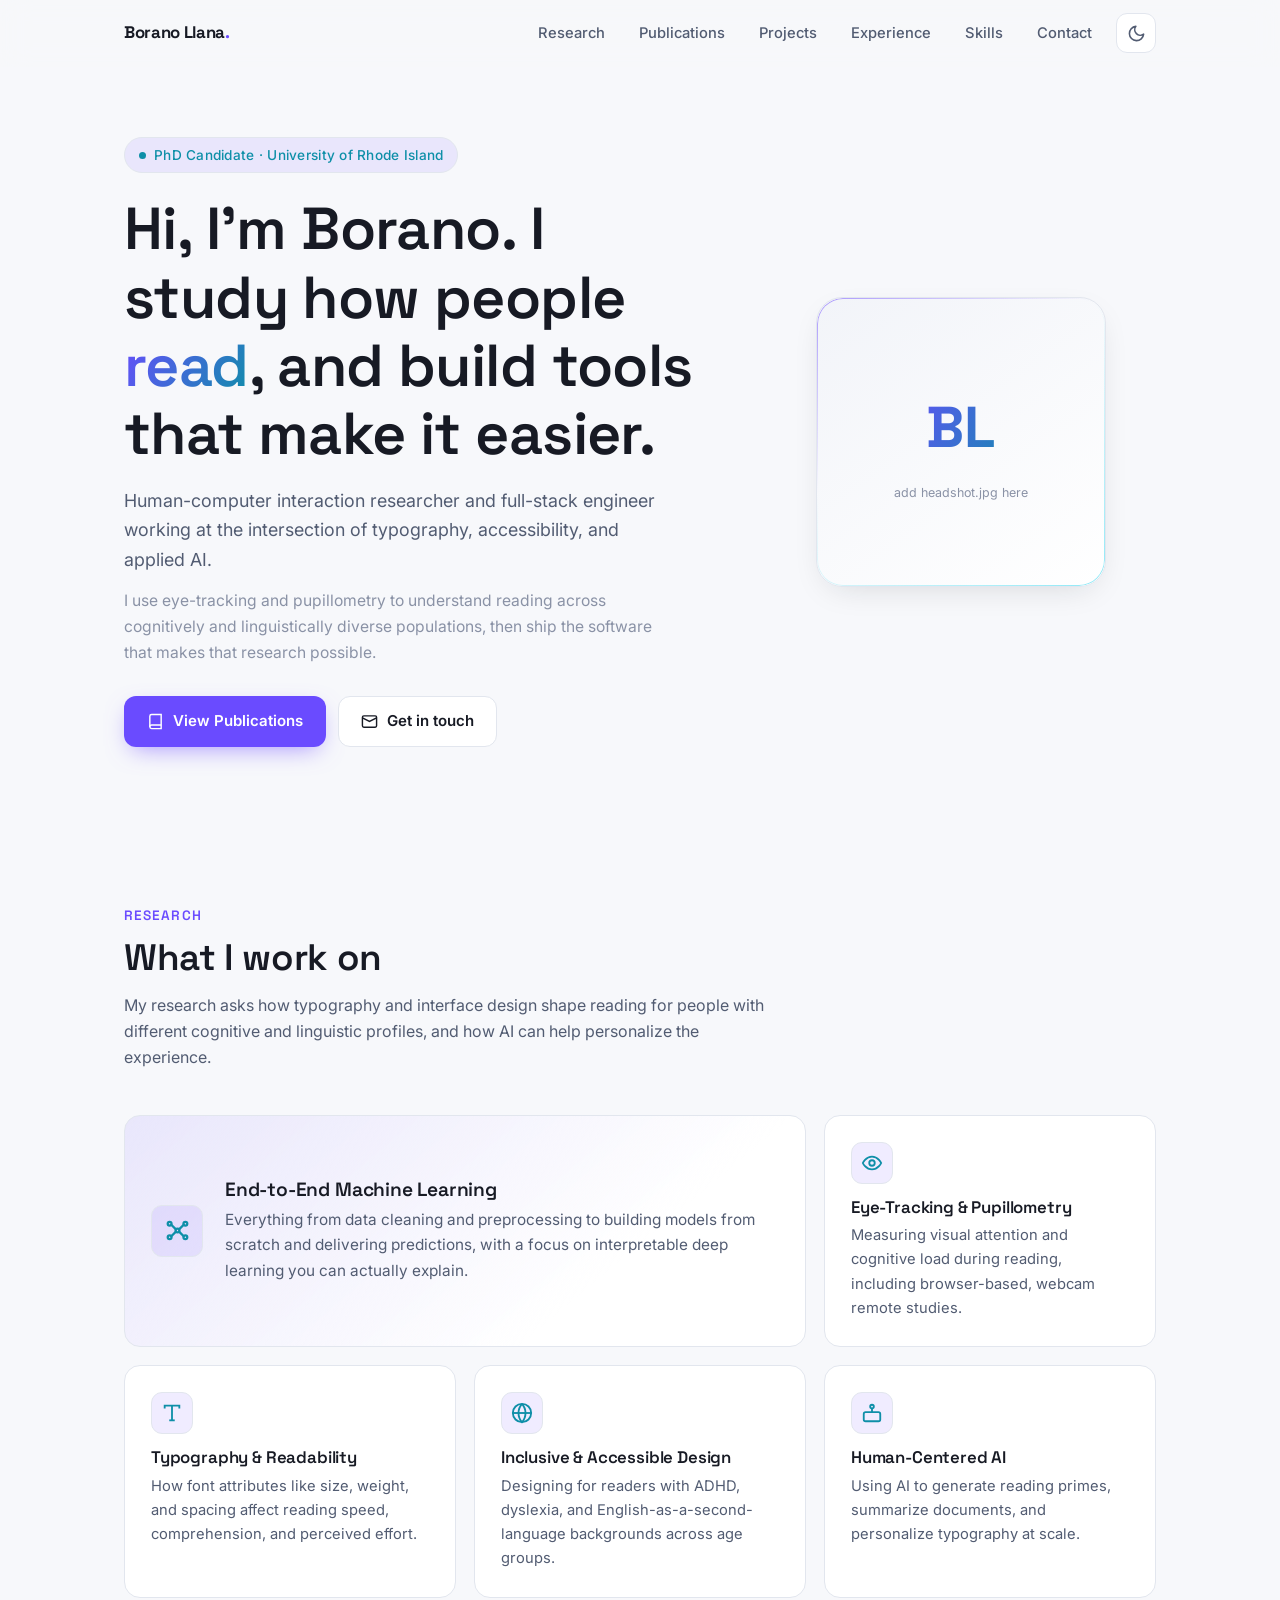
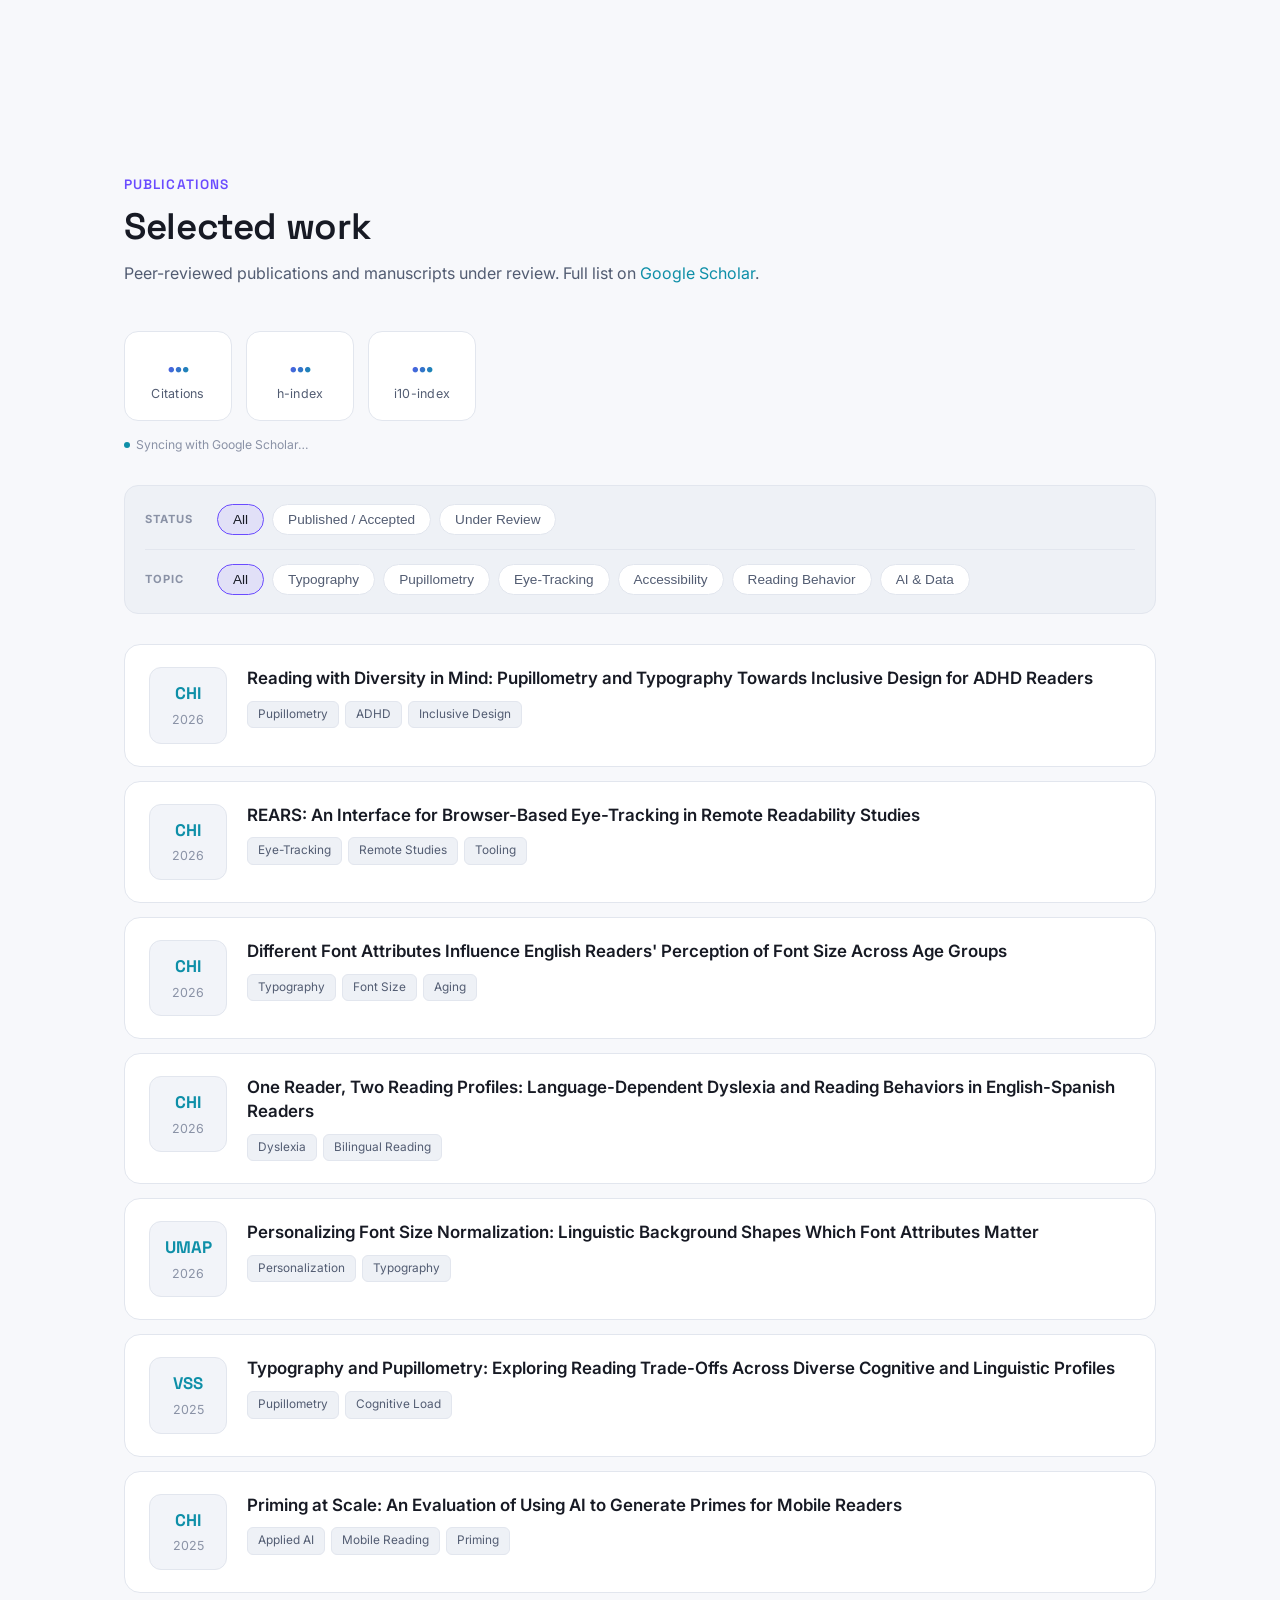
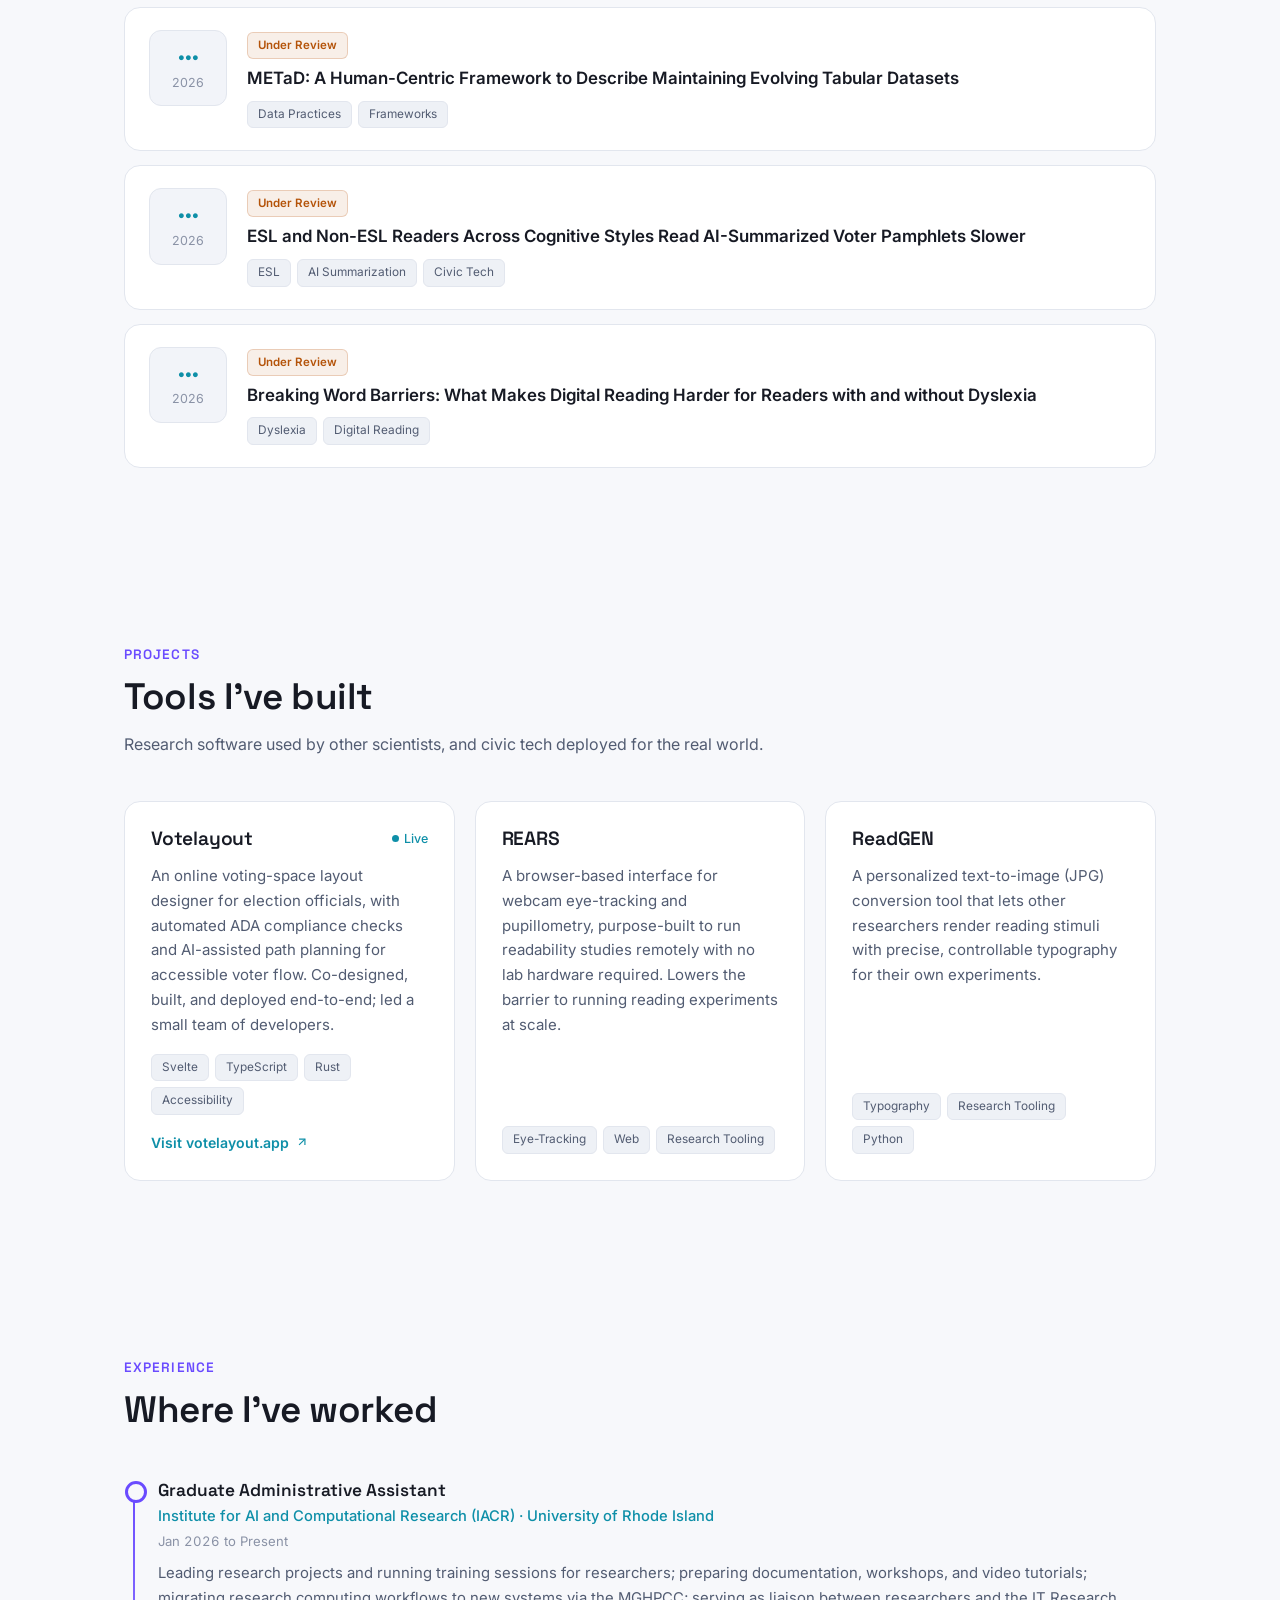
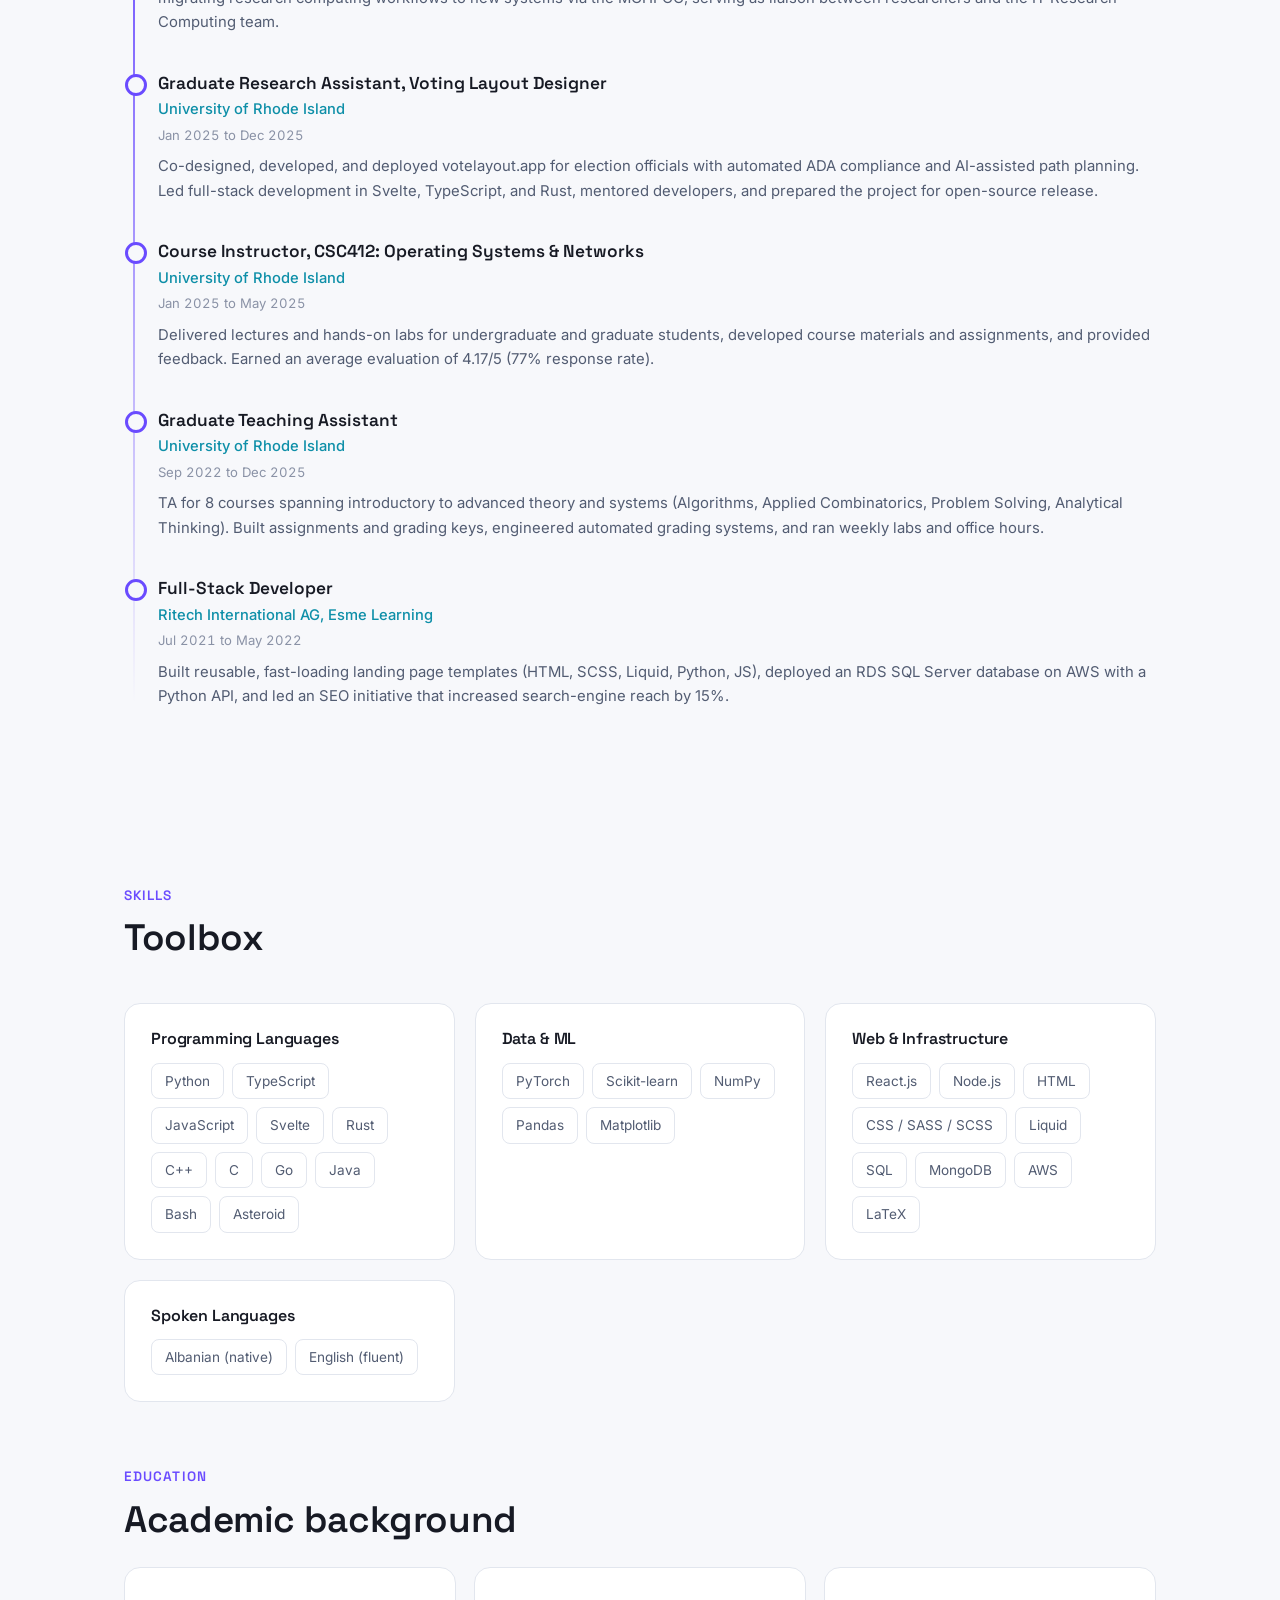
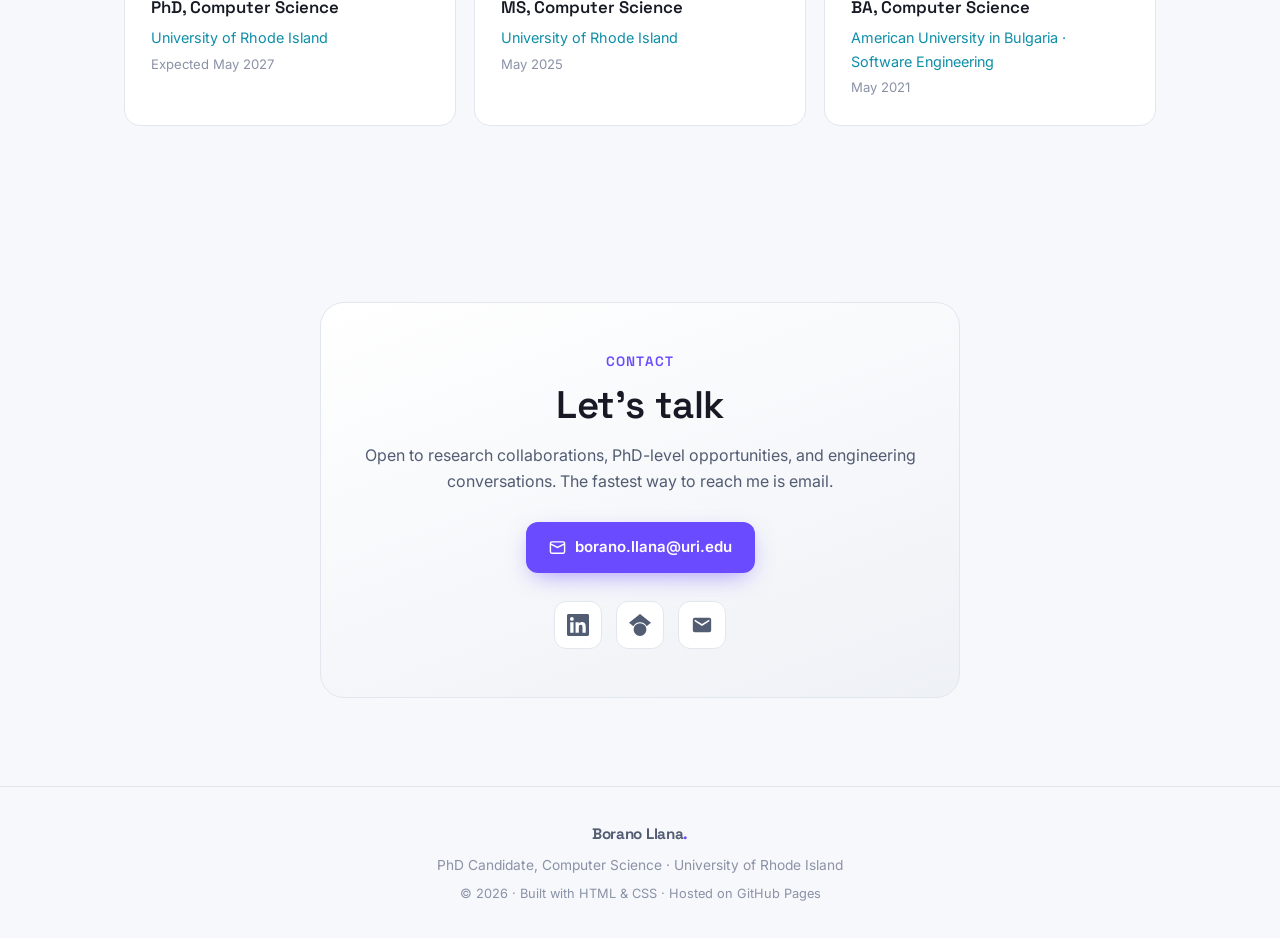
==== index.html @ 1a884ad1 "removed additional styles" ====
<!DOCTYPE html>
<html lang="en">
<head>
<meta charset="UTF-8">
<meta name="viewport" content="width=device-width, initial-scale=1.0">
<title>Borano Llana | CS PhD Researcher</title>
<meta name="description" content="Borano Llana, PhD candidate in Computer Science at the University of Rhode Island. Human-computer interaction researcher and full-stack engineer working on readability, typography, accessibility, and eye-tracking.">
<meta name="author" content="Borano Llana">
<!-- Open Graph -->
<meta property="og:title" content="Borano Llana | CS PhD Researcher">
<meta property="og:description" content="HCI researcher & full-stack engineer working on readability, typography, accessibility, and eye-tracking.">
<meta property="og:type" content="website">
<link rel="icon" href="favicon.svg" type="image/svg+xml">
<link rel="preconnect" href="https://fonts.googleapis.com">
<link rel="preconnect" href="https://fonts.gstatic.com" crossorigin>
<link href="https://fonts.googleapis.com/css2?family=Space+Grotesk:wght@400;500;600;700&family=Inter:wght@400;500;600&display=swap" rel="stylesheet">
<style>
  /* ---------- THEME TOKENS ---------- */
  :root, html[data-theme="dark"]{
    --bg:#0a0c12;
    --bg-2:#0f121b;
    --surface:#141826;
    --surface-2:#1a1f30;
    --border:#252b3d;
    --text:#e8eaf0;
    --muted:#9aa3b8;
    --faint:#6b7387;
    --accent:#7c5cff;
    --accent-2:#22d3ee;
    --accent-soft:rgba(124,92,255,0.12);
    --nav-bg:rgba(10,12,18,0.72);
    --amber-text:#fbbf24;
    --amber-bg:rgba(251,191,36,.1);
    --amber-border:rgba(251,191,36,.25);
    --radius:16px;
    --maxw:1080px;
    --shadow:0 10px 40px -12px rgba(0,0,0,0.6);
  }
  html[data-theme="light"]{
    --bg:#f7f8fb;
    --bg-2:#eef1f6;
    --surface:#ffffff;
    --surface-2:#f2f4f9;
    --border:#e2e6ee;
    --text:#171a24;
    --muted:#525c72;
    --faint:#8a92a6;
    --accent:#6a4bff;
    --accent-2:#0e8fa8;
    --accent-soft:rgba(106,75,255,0.10);
    --nav-bg:rgba(247,248,251,0.80);
    --amber-text:#b45309;
    --amber-bg:rgba(180,83,9,.09);
    --amber-border:rgba(180,83,9,.22);
    --shadow:0 10px 34px -14px rgba(23,26,36,0.18);
  }
  *{box-sizing:border-box;margin:0;padding:0}
  html{scroll-behavior:smooth;scroll-padding-top:90px}
  body{
    background:var(--bg);
    color:var(--text);
    font-family:'Inter',system-ui,-apple-system,Segoe UI,Roboto,sans-serif;
    line-height:1.65;
    font-size:16px;
    -webkit-font-smoothing:antialiased;
    overflow-x:hidden;
    transition:background .3s ease, color .3s ease;
  }
  a{color:inherit;text-decoration:none}
  h1,h2,h3,h4{font-family:'Space Grotesk',sans-serif;line-height:1.15;font-weight:600;letter-spacing:-0.01em}
  .wrap{max-width:var(--maxw);margin:0 auto;padding:0 24px}
  section{padding:88px 0;position:relative}
  .accent{color:var(--accent-2)}
  .grad-text{
    background:linear-gradient(120deg,var(--accent),var(--accent-2));
    -webkit-background-clip:text;background-clip:text;color:transparent;
  }

  /* ---------- NAV ---------- */
  header.nav{
    position:sticky;top:0;z-index:50;
    backdrop-filter:blur(14px);
    background:var(--nav-bg);
    border-bottom:1px solid transparent;
    transition:border-color .3s, background .3s;
  }
  header.nav.scrolled{border-bottom:1px solid var(--border)}
  .nav-inner{display:flex;align-items:center;justify-content:space-between;height:66px}
  .brand{font-family:'Space Grotesk';font-weight:700;font-size:1.05rem;letter-spacing:-0.02em}
  .brand .dot{color:var(--accent)}
  .nav-links{display:flex;gap:6px;align-items:center}
  .nav-links a{
    color:var(--muted);font-size:0.92rem;font-weight:500;
    padding:8px 14px;border-radius:10px;transition:color .2s,background .2s;
  }
  .nav-links a:hover{color:var(--text);background:var(--surface)}
  .nav-cluster{display:flex;align-items:center;gap:10px}
  .nav-toggle{display:none;background:none;border:none;color:var(--text);cursor:pointer;padding:8px}
  .nav-toggle svg{width:26px;height:26px}
  .theme-toggle{
    display:flex;align-items:center;justify-content:center;
    width:40px;height:40px;border-radius:11px;
    background:var(--surface);border:1px solid var(--border);color:var(--muted);
    cursor:pointer;transition:all .2s;flex-shrink:0;
  }
  .theme-toggle:hover{color:var(--text);border-color:var(--accent);transform:translateY(-2px)}
  .theme-toggle svg{width:19px;height:19px}
  .theme-toggle .icon-moon{display:none}
  html[data-theme="light"] .theme-toggle .icon-sun{display:none}
  html[data-theme="light"] .theme-toggle .icon-moon{display:block}
  /* ---------- HERO ---------- */
  .hero{padding-top:70px;padding-bottom:70px}
  .hero-grid{display:grid;grid-template-columns:1.5fr 1fr;gap:56px;align-items:center}
  .eyebrow{
    display:inline-flex;align-items:center;gap:8px;
    color:var(--accent-2);font-weight:500;font-size:0.85rem;letter-spacing:0.02em;
    background:var(--accent-soft);border:1px solid var(--border);
    padding:6px 14px;border-radius:999px;margin-bottom:22px;
  }
  .eyebrow .pulse{width:7px;height:7px;border-radius:50%;background:var(--accent-2);box-shadow:0 0 0 0 rgba(34,211,238,.6);animation:pulse 2.4s infinite}
  @keyframes pulse{0%{box-shadow:0 0 0 0 rgba(34,211,238,.5)}70%{box-shadow:0 0 0 8px rgba(34,211,238,0)}100%{box-shadow:0 0 0 0 rgba(34,211,238,0)}}
  .hero h1{font-size:clamp(2.4rem,5.5vw,3.7rem);margin-bottom:18px}
  .hero .lede{font-size:1.12rem;color:var(--muted);max-width:560px;margin-bottom:14px}
  .hero .sub{color:var(--faint);font-size:0.98rem;margin-bottom:30px;max-width:540px}
  .cta-row{display:flex;flex-wrap:wrap;gap:12px}
  .btn{
    display:inline-flex;align-items:center;gap:9px;
    font-weight:600;font-size:0.94rem;padding:12px 22px;border-radius:12px;
    transition:transform .18s ease, box-shadow .18s ease, background .2s;
    border:1px solid var(--border);cursor:pointer;
  }
  .btn svg{width:17px;height:17px}
  .btn-primary{background:linear-gradient(120deg,var(--accent),#6a4bff);border-color:transparent;color:#fff;box-shadow:0 8px 24px -8px rgba(124,92,255,.7)}
  .btn-primary:hover{transform:translateY(-2px);box-shadow:0 14px 30px -8px rgba(124,92,255,.8)}
  .btn-ghost{background:var(--surface);color:var(--text)}
  .btn-ghost:hover{background:var(--surface-2);transform:translateY(-2px)}

  /* photo */
  .photo-wrap{display:flex;justify-content:center}
  .photo{
    position:relative;width:290px;height:290px;border-radius:26px;
    background:
      linear-gradient(145deg,var(--surface-2),var(--surface));
    border:1px solid var(--border);
    display:flex;align-items:center;justify-content:center;flex-direction:column;
    overflow:hidden;box-shadow:var(--shadow);
  }
  .photo::after{content:"";position:absolute;inset:0;border-radius:26px;padding:1px;
    background:linear-gradient(145deg,rgba(124,92,255,.6),transparent 40%,rgba(34,211,238,.5));
    -webkit-mask:linear-gradient(#000 0 0) content-box,linear-gradient(#000 0 0);
    -webkit-mask-composite:xor;mask-composite:exclude;pointer-events:none}
  .photo img{width:100%;height:100%;object-fit:cover;display:none}
  .photo.has-img img{display:block}
  .photo.has-img .ph-inner{display:none}
  .ph-inner{text-align:center;color:var(--faint);padding:20px}
  .ph-inner .initials{font-family:'Space Grotesk';font-size:3.6rem;font-weight:700;
    background:linear-gradient(120deg,var(--accent),var(--accent-2));-webkit-background-clip:text;background-clip:text;color:transparent}
  .ph-inner .hint{font-size:0.78rem;margin-top:8px;color:var(--faint)}

  /* ---------- SECTION HEADINGS ---------- */
  .sec-head{margin-bottom:44px}
  .sec-tag{color:var(--accent);font-family:'Space Grotesk';font-weight:600;font-size:0.85rem;letter-spacing:0.08em;text-transform:uppercase;display:block;margin-bottom:10px}
  .sec-head h2{font-size:clamp(1.7rem,3.5vw,2.3rem)}
  .sec-head p{color:var(--muted);margin-top:12px;max-width:640px}

  /* ---------- CARDS / GRID ---------- */
  .card{
    background:var(--surface);border:1px solid var(--border);border-radius:var(--radius);
    padding:26px;transition:transform .2s ease, border-color .2s, box-shadow .2s;
  }
  .card:hover{transform:translateY(-4px);border-color:#39406090;box-shadow:var(--shadow)}

  /* research interests */
  /* 5 cards: 3-col grid, first card featured across 2 cols -> both rows fill evenly */
  .interests{display:grid;grid-template-columns:repeat(3,1fr);gap:18px}
  .interest .ico{width:42px;height:42px;border-radius:11px;background:var(--accent-soft);display:flex;align-items:center;justify-content:center;margin-bottom:14px;border:1px solid var(--border);flex-shrink:0}
  .interest .ico svg{width:22px;height:22px;stroke:var(--accent-2)}
  .interest h3{font-size:1.05rem;margin-bottom:6px}
  .interest p{color:var(--muted);font-size:0.92rem}
  .interest.featured{grid-column:span 2;display:flex;flex-direction:row;align-items:center;gap:22px;
    background:linear-gradient(140deg,var(--accent-soft),var(--surface) 70%)}
  .interest.featured .ico{margin-bottom:0;width:52px;height:52px}
  .interest.featured .ico svg{width:27px;height:27px}
  .interest.featured h3{font-size:1.2rem}
  .interest.featured p{font-size:0.96rem}
  @media(max-width:860px){
    .interests{grid-template-columns:repeat(2,1fr)}
    .interest.featured{grid-column:span 2}
  }
  @media(max-width:560px){
    .interests{grid-template-columns:1fr}
    .interest.featured{grid-column:span 1;flex-direction:column;align-items:flex-start;gap:0}
    .interest.featured .ico{margin-bottom:14px}
  }

  /* publications */
  .filter-bar{display:flex;flex-direction:column;gap:14px;margin-bottom:30px;
    background:var(--bg-2);border:1px solid var(--border);border-radius:14px;padding:18px 20px}
  .filter-group{display:flex;align-items:center;gap:8px;flex-wrap:wrap}
  .filter-group + .filter-group{padding-top:14px;border-top:1px solid var(--border)}
  .filter-label{font-size:0.7rem;font-weight:700;letter-spacing:0.09em;text-transform:uppercase;
    color:var(--faint);width:64px;flex-shrink:0}
  .chip-btn{background:var(--surface);border:1px solid var(--border);color:var(--muted);font-size:0.85rem;font-weight:500;padding:7px 15px;border-radius:999px;cursor:pointer;transition:all .18s}
  .chip-btn:hover{color:var(--text);border-color:var(--accent)}
  .chip-btn.active{background:var(--accent-soft);border-color:var(--accent);color:var(--text)}
  /* google scholar stats */
  .scholar-stats{display:flex;flex-wrap:wrap;align-items:stretch;gap:14px;margin-bottom:30px}
  .scholar-stats .stat{display:flex;flex-direction:column;align-items:center;justify-content:center;
    min-width:108px;padding:16px 22px;border-radius:14px;background:var(--surface);border:1px solid var(--border);
    transition:transform .2s ease, border-color .2s}
  .scholar-stats a.stat:hover{transform:translateY(-3px);border-color:var(--accent)}
  .stat-num{font-family:'Space Grotesk';font-weight:700;font-size:1.8rem;line-height:1;
    background:linear-gradient(120deg,var(--accent),var(--accent-2));-webkit-background-clip:text;background-clip:text;color:transparent}
  .stat-label{font-size:0.78rem;color:var(--muted);margin-top:7px;letter-spacing:0.02em}
  .stat-updated{flex-basis:100%;font-size:0.76rem;color:var(--faint);display:flex;align-items:center;gap:6px}
  .stat-updated .live-dot{width:6px;height:6px;border-radius:50%;background:var(--accent-2)}
  .pub-list{display:flex;flex-direction:column;gap:14px}
  .pub{display:flex;gap:20px;align-items:flex-start;padding:22px 24px}
  .venue{flex-shrink:0;display:flex;flex-direction:column;align-items:center;justify-content:center;
    min-width:78px;padding:12px 10px;border-radius:12px;background:var(--surface-2);border:1px solid var(--border)}
  .venue .v-name{font-family:'Space Grotesk';font-weight:700;font-size:1.05rem;color:var(--accent-2)}
  .venue .v-year{font-size:0.78rem;color:var(--faint);margin-top:2px}
  .pub-body h3{font-size:1.06rem;line-height:1.4;margin-bottom:6px;font-family:'Inter';font-weight:600;letter-spacing:0}
  .pub-body .tags{display:flex;flex-wrap:wrap;gap:6px;margin-top:10px}
  .tag{font-size:0.74rem;color:var(--muted);background:var(--bg-2);border:1px solid var(--border);padding:3px 10px;border-radius:6px}
  .status-pill{font-size:0.72rem;font-weight:600;padding:3px 10px;border-radius:6px;display:inline-block}
  .status-review{color:var(--amber-text);background:var(--amber-bg);border:1px solid var(--amber-border)}

  /* projects */
  .proj-grid{display:grid;grid-template-columns:repeat(auto-fit,minmax(300px,1fr));gap:20px}
  .proj{display:flex;flex-direction:column}
  .proj .top{display:flex;align-items:center;justify-content:space-between;margin-bottom:14px}
  .proj h3{font-size:1.2rem}
  .proj .live{font-size:0.78rem;color:var(--accent-2);display:inline-flex;align-items:center;gap:5px;font-weight:500}
  .proj p{color:var(--muted);font-size:0.94rem;flex-grow:1}
  .proj .stack{display:flex;flex-wrap:wrap;gap:6px;margin-top:16px}
  .proj-link{margin-top:16px;font-size:0.88rem;color:var(--accent-2);font-weight:600;display:inline-flex;align-items:center;gap:6px}
  .proj-link svg{width:14px;height:14px;transition:transform .18s}
  .proj:hover .proj-link svg{transform:translate(3px,-3px)}

  /* timeline */
  .timeline{position:relative;padding-left:34px}
  .timeline::before{content:"";position:absolute;left:9px;top:6px;bottom:6px;width:2px;background:linear-gradient(var(--accent),transparent)}
  .tl-item{position:relative;padding-bottom:34px}
  .tl-item:last-child{padding-bottom:0}
  .tl-item::before{content:"";position:absolute;left:-33px;top:5px;width:16px;height:16px;border-radius:50%;background:var(--bg);border:3px solid var(--accent)}
  .tl-item .role{font-family:'Space Grotesk';font-weight:600;font-size:1.08rem}
  .tl-item .org{color:var(--accent-2);font-size:0.92rem;font-weight:500}
  .tl-item .when{color:var(--faint);font-size:0.82rem;margin:3px 0 8px;font-variant-numeric:tabular-nums}
  .tl-item p{color:var(--muted);font-size:0.93rem}

  /* skills */
  .skills-grid{display:grid;grid-template-columns:repeat(auto-fit,minmax(280px,1fr));gap:20px}
  .skill-cat h3{font-size:1rem;margin-bottom:14px;color:var(--text)}
  .skill-cat h3 span{color:var(--faint);font-weight:400;font-size:0.85rem}
  .chips{display:flex;flex-wrap:wrap;gap:8px}
  .chips span{font-size:0.85rem;color:var(--muted);background:var(--surface);border:1px solid var(--border);padding:6px 13px;border-radius:8px;transition:all .18s}
  .chips span:hover{color:var(--text);border-color:var(--accent);transform:translateY(-2px)}

  /* education */
  .edu-grid{display:grid;grid-template-columns:repeat(auto-fit,minmax(260px,1fr));gap:18px;margin-top:26px}
  .edu .deg{font-family:'Space Grotesk';font-weight:600;font-size:1.05rem}
  .edu .sch{color:var(--accent-2);font-size:0.9rem;margin:4px 0}
  .edu .yr{color:var(--faint);font-size:0.82rem}

  /* contact */
  .contact{text-align:center}
  .contact-card{max-width:640px;margin:0 auto;padding:48px 34px;text-align:center;
    background:linear-gradient(160deg,var(--surface),var(--bg-2));border:1px solid var(--border);border-radius:24px}
  .contact-card h2{font-size:clamp(1.8rem,4vw,2.4rem);margin-bottom:14px}
  .contact-card p{color:var(--muted);margin-bottom:28px}
  .social-row{display:flex;gap:14px;justify-content:center;flex-wrap:wrap}
  .social{width:48px;height:48px;border-radius:12px;background:var(--surface);border:1px solid var(--border);display:flex;align-items:center;justify-content:center;transition:all .2s}
  .social:hover{transform:translateY(-3px);border-color:var(--accent);background:var(--surface-2)}
  .social svg{width:22px;height:22px;fill:var(--muted);transition:fill .2s}
  .social:hover svg{fill:var(--accent-2)}

  footer{border-top:1px solid var(--border);padding:34px 0;text-align:center;color:var(--faint);font-size:0.86rem}
  footer .brand{font-size:0.95rem;margin-bottom:8px;display:inline-block;color:var(--muted)}

  /* reveal animation */
  .reveal{opacity:0;transform:translateY(24px);transition:opacity .6s ease, transform .6s ease}
  .reveal.in{opacity:1;transform:none}

  /* ---------- RESPONSIVE ---------- */
  @media(max-width:840px){
    .hero-grid{grid-template-columns:1fr;gap:36px;text-align:center}
    .hero .lede,.hero .sub{margin-left:auto;margin-right:auto}
    .cta-row{justify-content:center}
    .eyebrow{margin-left:auto;margin-right:auto}
    .photo-wrap{order:-1}
    .nav-links{
      position:absolute;top:66px;left:0;right:0;flex-direction:column;align-items:stretch;
      background:var(--bg-2);border-bottom:1px solid var(--border);padding:10px 16px;gap:2px;
      display:none;
    }
    .nav-links.open{display:flex}
    .nav-links a{padding:12px 14px}
    .nav-toggle{display:block}
    section{padding:66px 0}
    .filter-label{width:100%}
    .pub{flex-direction:column;gap:14px}
    .venue{flex-direction:row;gap:8px;min-width:0;align-self:flex-start;padding:6px 14px}
    .venue .v-year{margin-top:0}
  }
  @media(prefers-reduced-motion:reduce){
    *{animation:none!important}
    .reveal{opacity:1;transform:none;transition:none}
    html{scroll-behavior:auto}
  }
</style>
<script>
  // Set theme before first paint to avoid a flash of the wrong theme.
  (function(){
    var t;
    try{ t = localStorage.getItem('theme'); }catch(e){}
    if(!t){ t = (window.matchMedia && window.matchMedia('(prefers-color-scheme: light)').matches) ? 'light' : 'dark'; }
    document.documentElement.setAttribute('data-theme', t);
  })();
</script>
</head>
<body>

<!-- ================= NAV ================= -->
<header class="nav" id="nav">
  <div class="wrap nav-inner">
    <a href="#top" class="brand">Borano Llana<span class="dot">.</span></a>
    <div class="nav-cluster">
      <nav class="nav-links" id="navLinks">
        <a href="#research">Research</a>
        <a href="#publications">Publications</a>
        <a href="#projects">Projects</a>
        <a href="#experience">Experience</a>
        <a href="#skills">Skills</a>
        <a href="#contact">Contact</a>
      </nav>
      <button class="theme-toggle" id="themeToggle" aria-label="Switch between light and dark theme" title="Toggle theme">
        <svg class="icon-sun" viewBox="0 0 24 24" fill="none" stroke="currentColor" stroke-width="2" stroke-linecap="round"><circle cx="12" cy="12" r="4"/><path d="M12 2v2M12 20v2M4.9 4.9l1.4 1.4M17.7 17.7l1.4 1.4M2 12h2M20 12h2M4.9 19.1l1.4-1.4M17.7 6.3l1.4-1.4"/></svg>
        <svg class="icon-moon" viewBox="0 0 24 24" fill="none" stroke="currentColor" stroke-width="2" stroke-linecap="round" stroke-linejoin="round"><path d="M21 12.8A9 9 0 1 1 11.2 3a7 7 0 0 0 9.8 9.8z"/></svg>
      </button>
      <button class="nav-toggle" id="navToggle" aria-label="Toggle menu">
        <svg viewBox="0 0 24 24" fill="none" stroke="currentColor" stroke-width="2"><line x1="3" y1="6" x2="21" y2="6"/><line x1="3" y1="12" x2="21" y2="12"/><line x1="3" y1="18" x2="21" y2="18"/></svg>
      </button>
    </div>
  </div>
</header>

<a id="top"></a>

<!-- ================= HERO ================= -->
<section class="hero">
  <div class="wrap hero-grid">
    <div>
      <span class="eyebrow"><span class="pulse"></span>PhD Candidate · University of Rhode Island</span>
      <h1>Hi, I'm Borano. I study how people <span class="grad-text">read</span>, and build tools that make it easier.</h1>
      <p class="lede">Human-computer interaction researcher and full-stack engineer working at the intersection of typography, accessibility, and applied AI.</p>
      <p class="sub">I use eye-tracking and pupillometry to understand reading across cognitively and linguistically diverse populations, then ship the software that makes that research possible.</p>
      <div class="cta-row">
        <a href="#publications" class="btn btn-primary">
          <svg viewBox="0 0 24 24" fill="none" stroke="currentColor" stroke-width="2"><path d="M4 19.5A2.5 2.5 0 0 1 6.5 17H20"/><path d="M6.5 2H20v20H6.5A2.5 2.5 0 0 1 4 19.5v-15A2.5 2.5 0 0 1 6.5 2z"/></svg>
          View Publications
        </a>
        <a href="mailto:borano.llana@uri.edu" class="btn btn-ghost">
          <svg viewBox="0 0 24 24" fill="none" stroke="currentColor" stroke-width="2"><rect x="2" y="4" width="20" height="16" rx="2"/><path d="m22 7-10 5L2 7"/></svg>
          Get in touch
        </a>
      </div>
    </div>
    <div class="photo-wrap">
      <!-- To add your headshot: drop a file named "headshot.jpg" in this folder. -->
      <div class="photo" id="photo">
        <img src="headshot.jpg" alt="Borano Llana" onerror="this.parentElement.classList.remove('has-img')">
        <div class="ph-inner">
          <div class="initials">BL</div>
          <div class="hint">add headshot.jpg here</div>
        </div>
      </div>
    </div>
  </div>
</section>

<!-- ================= RESEARCH ================= -->
<section id="research">
  <div class="wrap">
    <div class="sec-head reveal">
      <span class="sec-tag">Research</span>
      <h2>What I work on</h2>
      <p>My research asks how typography and interface design shape reading for people with different cognitive and linguistic profiles, and how AI can help personalize the experience.</p>
    </div>
    <div class="interests">
      <div class="card interest featured reveal">
        <div class="ico"><svg viewBox="0 0 24 24" fill="none" stroke-width="2" stroke-linecap="round" stroke-linejoin="round"><circle cx="5" cy="6" r="1.7"/><circle cx="5" cy="18" r="1.7"/><circle cx="12" cy="12" r="1.7"/><circle cx="19" cy="6" r="1.7"/><circle cx="19" cy="18" r="1.7"/><path d="M6.5 6.9 10.6 11M6.5 17.1 10.6 13M13.4 11 17.5 6.9M13.4 13 17.5 17.1"/></svg></div>
        <div class="feat-text">
          <h3>End-to-End Machine Learning</h3>
          <p>Everything from data cleaning and preprocessing to building models from scratch and delivering predictions, with a focus on interpretable deep learning you can actually explain.</p>
        </div>
      </div>
      <div class="card interest reveal">
        <div class="ico"><svg viewBox="0 0 24 24" fill="none" stroke-width="2"><path d="M2 12s3-7 10-7 10 7 10 7-3 7-10 7-10-7-10-7Z"/><circle cx="12" cy="12" r="3"/></svg></div>
        <h3>Eye-Tracking &amp; Pupillometry</h3>
        <p>Measuring visual attention and cognitive load during reading, including browser-based, webcam remote studies.</p>
      </div>
      <div class="card interest reveal">
        <div class="ico"><svg viewBox="0 0 24 24" fill="none" stroke-width="2"><path d="M4 7V4h16v3"/><path d="M9 20h6"/><path d="M12 4v16"/></svg></div>
        <h3>Typography &amp; Readability</h3>
        <p>How font attributes like size, weight, and spacing affect reading speed, comprehension, and perceived effort.</p>
      </div>
      <div class="card interest reveal">
        <div class="ico"><svg viewBox="0 0 24 24" fill="none" stroke-width="2"><circle cx="12" cy="12" r="10"/><path d="M12 2a15 15 0 0 1 0 20a15 15 0 0 1 0-20"/><path d="M2 12h20"/></svg></div>
        <h3>Inclusive &amp; Accessible Design</h3>
        <p>Designing for readers with ADHD, dyslexia, and English-as-a-second-language backgrounds across age groups.</p>
      </div>
      <div class="card interest reveal">
        <div class="ico"><svg viewBox="0 0 24 24" fill="none" stroke-width="2"><rect x="3" y="11" width="18" height="10" rx="2"/><circle cx="12" cy="5" r="2"/><path d="M12 7v4"/><line x1="8" y1="16" x2="8" y2="16"/><line x1="16" y1="16" x2="16" y2="16"/></svg></div>
        <h3>Human-Centered AI</h3>
        <p>Using AI to generate reading primes, summarize documents, and personalize typography at scale.</p>
      </div>
    </div>
  </div>
</section>

<!-- ================= PUBLICATIONS ================= -->
<section id="publications">
  <div class="wrap">
    <div class="sec-head reveal">
      <span class="sec-tag">Publications</span>
      <h2>Selected work</h2>
      <p>Peer-reviewed publications and manuscripts under review. Full list on <a href="https://scholar.google.com/citations?user=yTtXA48AAAAJ&hl=en" class="accent" target="_blank" rel="noopener">Google Scholar</a>.</p>
    </div>

    <div class="scholar-stats reveal" id="scholarStats">
      <a class="stat" href="https://scholar.google.com/citations?user=yTtXA48AAAAJ&hl=en" target="_blank" rel="noopener" title="View Google Scholar profile">
        <span class="stat-num" data-stat="citations">&hellip;</span>
        <span class="stat-label">Citations</span>
      </a>
      <a class="stat" href="https://scholar.google.com/citations?user=yTtXA48AAAAJ&hl=en" target="_blank" rel="noopener">
        <span class="stat-num" data-stat="h_index">&hellip;</span>
        <span class="stat-label">h-index</span>
      </a>
      <a class="stat" href="https://scholar.google.com/citations?user=yTtXA48AAAAJ&hl=en" target="_blank" rel="noopener">
        <span class="stat-num" data-stat="i10_index">&hellip;</span>
        <span class="stat-label">i10-index</span>
      </a>
      <span class="stat-updated" id="statUpdated"><span class="live-dot"></span>Auto-updated from Google Scholar</span>
    </div>

    <div class="filter-bar reveal">
      <div class="filter-group" id="statusFilters">
        <span class="filter-label">Status</span>
        <button class="chip-btn active" data-filter="all">All</button>
        <button class="chip-btn" data-filter="pub">Published / Accepted</button>
        <button class="chip-btn" data-filter="review">Under Review</button>
      </div>
      <div class="filter-group" id="topicFilters">
        <span class="filter-label">Topic</span>
        <button class="chip-btn active" data-topic="all">All</button>
        <button class="chip-btn" data-topic="typography">Typography</button>
        <button class="chip-btn" data-topic="pupillometry">Pupillometry</button>
        <button class="chip-btn" data-topic="eye-tracking">Eye-Tracking</button>
        <button class="chip-btn" data-topic="accessibility">Accessibility</button>
        <button class="chip-btn" data-topic="reading-behavior">Reading Behavior</button>
        <button class="chip-btn" data-topic="ai-data">AI &amp; Data</button>
      </div>
    </div>

    <div class="pub-list">
      <!-- CHI 26 -->
      <div class="card pub reveal" data-cat="pub" data-topics="typography pupillometry accessibility">
        <div class="venue"><span class="v-name">CHI</span><span class="v-year">2026</span></div>
        <div class="pub-body">
          <h3>Reading with Diversity in Mind: Pupillometry and Typography Towards Inclusive Design for ADHD Readers</h3>
          <div class="tags"><span class="tag">Pupillometry</span><span class="tag">ADHD</span><span class="tag">Inclusive Design</span></div>
        </div>
      </div>
      <div class="card pub reveal" data-cat="pub" data-topics="eye-tracking">
        <div class="venue"><span class="v-name">CHI</span><span class="v-year">2026</span></div>
        <div class="pub-body">
          <h3>REARS: An Interface for Browser-Based Eye-Tracking in Remote Readability Studies</h3>
          <div class="tags"><span class="tag">Eye-Tracking</span><span class="tag">Remote Studies</span><span class="tag">Tooling</span></div>
        </div>
      </div>
      <div class="card pub reveal" data-cat="pub" data-topics="typography">
        <div class="venue"><span class="v-name">CHI</span><span class="v-year">2026</span></div>
        <div class="pub-body">
          <h3>Different Font Attributes Influence English Readers' Perception of Font Size Across Age Groups</h3>
          <div class="tags"><span class="tag">Typography</span><span class="tag">Font Size</span><span class="tag">Aging</span></div>
        </div>
      </div>
      <div class="card pub reveal" data-cat="pub" data-topics="accessibility reading-behavior">
        <div class="venue"><span class="v-name">CHI</span><span class="v-year">2026</span></div>
        <div class="pub-body">
          <h3>One Reader, Two Reading Profiles: Language-Dependent Dyslexia and Reading Behaviors in English-Spanish Readers</h3>
          <div class="tags"><span class="tag">Dyslexia</span><span class="tag">Bilingual Reading</span></div>
        </div>
      </div>
      <!-- UMAP 26 -->
      <div class="card pub reveal" data-cat="pub" data-topics="typography">
        <div class="venue"><span class="v-name">UMAP</span><span class="v-year">2026</span></div>
        <div class="pub-body">
          <h3>Personalizing Font Size Normalization: Linguistic Background Shapes Which Font Attributes Matter</h3>
          <div class="tags"><span class="tag">Personalization</span><span class="tag">Typography</span></div>
        </div>
      </div>
      <!-- VSS 25 -->
      <div class="card pub reveal" data-cat="pub" data-topics="typography pupillometry">
        <div class="venue"><span class="v-name">VSS</span><span class="v-year">2025</span></div>
        <div class="pub-body">
          <h3>Typography and Pupillometry: Exploring Reading Trade-Offs Across Diverse Cognitive and Linguistic Profiles</h3>
          <div class="tags"><span class="tag">Pupillometry</span><span class="tag">Cognitive Load</span></div>
        </div>
      </div>
      <!-- CHI 25 -->
      <div class="card pub reveal" data-cat="pub" data-topics="ai-data reading-behavior">
        <div class="venue"><span class="v-name">CHI</span><span class="v-year">2025</span></div>
        <div class="pub-body">
          <h3>Priming at Scale: An Evaluation of Using AI to Generate Primes for Mobile Readers</h3>
          <div class="tags"><span class="tag">Applied AI</span><span class="tag">Mobile Reading</span><span class="tag">Priming</span></div>
        </div>
      </div>

      <!-- SUBMISSIONS -->
      <div class="card pub reveal" data-cat="review" data-topics="ai-data">
        <div class="venue"><span class="v-name">•••</span><span class="v-year">2026</span></div>
        <div class="pub-body">
          <span class="status-pill status-review">Under Review</span>
          <h3 style="margin-top:8px">METaD: A Human-Centric Framework to Describe Maintaining Evolving Tabular Datasets</h3>
          <div class="tags"><span class="tag">Data Practices</span><span class="tag">Frameworks</span></div>
        </div>
      </div>
      <div class="card pub reveal" data-cat="review" data-topics="ai-data accessibility reading-behavior">
        <div class="venue"><span class="v-name">•••</span><span class="v-year">2026</span></div>
        <div class="pub-body">
          <span class="status-pill status-review">Under Review</span>
          <h3 style="margin-top:8px">ESL and Non-ESL Readers Across Cognitive Styles Read AI-Summarized Voter Pamphlets Slower</h3>
          <div class="tags"><span class="tag">ESL</span><span class="tag">AI Summarization</span><span class="tag">Civic Tech</span></div>
        </div>
      </div>
      <div class="card pub reveal" data-cat="review" data-topics="accessibility reading-behavior">
        <div class="venue"><span class="v-name">•••</span><span class="v-year">2026</span></div>
        <div class="pub-body">
          <span class="status-pill status-review">Under Review</span>
          <h3 style="margin-top:8px">Breaking Word Barriers: What Makes Digital Reading Harder for Readers with and without Dyslexia</h3>
          <div class="tags"><span class="tag">Dyslexia</span><span class="tag">Digital Reading</span></div>
        </div>
      </div>
    </div>
  </div>
</section>

<!-- ================= PROJECTS ================= -->
<section id="projects">
  <div class="wrap">
    <div class="sec-head reveal">
      <span class="sec-tag">Projects</span>
      <h2>Tools I've built</h2>
      <p>Research software used by other scientists, and civic tech deployed for the real world.</p>
    </div>
    <div class="proj-grid">
      <a class="card proj reveal" href="https://votelayout.app" target="_blank" rel="noopener">
        <div class="top">
          <h3>Votelayout</h3>
          <span class="live"><span class="pulse" style="width:7px;height:7px;border-radius:50%;background:var(--accent-2);display:inline-block"></span>Live</span>
        </div>
        <p>An online voting-space layout designer for election officials, with automated ADA compliance checks and AI-assisted path planning for accessible voter flow. Co-designed, built, and deployed end-to-end; led a small team of developers.</p>
        <div class="stack"><span class="tag">Svelte</span><span class="tag">TypeScript</span><span class="tag">Rust</span><span class="tag">Accessibility</span></div>
        <span class="proj-link">Visit votelayout.app
          <svg viewBox="0 0 24 24" fill="none" stroke="currentColor" stroke-width="2"><path d="M7 17 17 7"/><path d="M7 7h10v10"/></svg></span>
      </a>

      <div class="card proj reveal">
        <div class="top"><h3>REARS</h3></div>
        <p>A browser-based interface for webcam eye-tracking and pupillometry, purpose-built to run readability studies remotely with no lab hardware required. Lowers the barrier to running reading experiments at scale.</p>
        <div class="stack"><span class="tag">Eye-Tracking</span><span class="tag">Web</span><span class="tag">Research Tooling</span></div>
      </div>

      <div class="card proj reveal">
        <div class="top"><h3>ReadGEN</h3></div>
        <p>A personalized text-to-image (JPG) conversion tool that lets other researchers render reading stimuli with precise, controllable typography for their own experiments.</p>
        <div class="stack"><span class="tag">Typography</span><span class="tag">Research Tooling</span><span class="tag">Python</span></div>
      </div>
    </div>
  </div>
</section>

<!-- ================= EXPERIENCE ================= -->
<section id="experience">
  <div class="wrap">
    <div class="sec-head reveal">
      <span class="sec-tag">Experience</span>
      <h2>Where I've worked</h2>
    </div>
    <div class="timeline">
      <div class="tl-item reveal">
        <div class="role">Graduate Administrative Assistant</div>
        <div class="org">Institute for AI and Computational Research (IACR) · University of Rhode Island</div>
        <div class="when">Jan 2026 to Present</div>
        <p>Leading research projects and running training sessions for researchers; preparing documentation, workshops, and video tutorials; migrating research computing workflows to new systems via the MGHPCC; serving as liaison between researchers and the IT Research Computing team.</p>
      </div>
      <div class="tl-item reveal">
        <div class="role">Graduate Research Assistant, Voting Layout Designer</div>
        <div class="org">University of Rhode Island</div>
        <div class="when">Jan 2025 to Dec 2025</div>
        <p>Co-designed, developed, and deployed votelayout.app for election officials with automated ADA compliance and AI-assisted path planning. Led full-stack development in Svelte, TypeScript, and Rust, mentored developers, and prepared the project for open-source release.</p>
      </div>
      <div class="tl-item reveal">
        <div class="role">Course Instructor, CSC412: Operating Systems &amp; Networks</div>
        <div class="org">University of Rhode Island</div>
        <div class="when">Jan 2025 to May 2025</div>
        <p>Delivered lectures and hands-on labs for undergraduate and graduate students, developed course materials and assignments, and provided feedback. Earned an average evaluation of 4.17/5 (77% response rate).</p>
      </div>
      <div class="tl-item reveal">
        <div class="role">Graduate Teaching Assistant</div>
        <div class="org">University of Rhode Island</div>
        <div class="when">Sep 2022 to Dec 2025</div>
        <p>TA for 8 courses spanning introductory to advanced theory and systems (Algorithms, Applied Combinatorics, Problem Solving, Analytical Thinking). Built assignments and grading keys, engineered automated grading systems, and ran weekly labs and office hours.</p>
      </div>
      <div class="tl-item reveal">
        <div class="role">Full-Stack Developer</div>
        <div class="org">Ritech International AG, Esme Learning</div>
        <div class="when">Jul 2021 to May 2022</div>
        <p>Built reusable, fast-loading landing page templates (HTML, SCSS, Liquid, Python, JS), deployed an RDS SQL Server database on AWS with a Python API, and led an SEO initiative that increased search-engine reach by 15%.</p>
      </div>
    </div>
  </div>
</section>

<!-- ================= SKILLS + EDUCATION ================= -->
<section id="skills">
  <div class="wrap">
    <div class="sec-head reveal">
      <span class="sec-tag">Skills</span>
      <h2>Toolbox</h2>
    </div>
    <div class="skills-grid">
      <div class="card skill-cat reveal">
        <h3>Programming Languages</h3>
        <div class="chips"><span>Python</span><span>TypeScript</span><span>JavaScript</span><span>Svelte</span><span>Rust</span><span>C++</span><span>C</span><span>Go</span><span>Java</span><span>Bash</span><span>Asteroid</span></div>
      </div>
      <div class="card skill-cat reveal">
        <h3>Data &amp; ML</h3>
        <div class="chips"><span>PyTorch</span><span>Scikit-learn</span><span>NumPy</span><span>Pandas</span><span>Matplotlib</span></div>
      </div>
      <div class="card skill-cat reveal">
        <h3>Web &amp; Infrastructure</h3>
        <div class="chips"><span>React.js</span><span>Node.js</span><span>HTML</span><span>CSS / SASS / SCSS</span><span>Liquid</span><span>SQL</span><span>MongoDB</span><span>AWS</span><span>LaTeX</span></div>
      </div>
      <div class="card skill-cat reveal">
        <h3>Spoken Languages</h3>
        <div class="chips"><span>Albanian (native)</span><span>English (fluent)</span></div>
      </div>
    </div>

    <div class="sec-head reveal" style="margin-top:64px;margin-bottom:0">
      <span class="sec-tag">Education</span>
      <h2>Academic background</h2>
    </div>
    <div class="edu-grid">
      <div class="card edu reveal">
        <div class="deg">PhD, Computer Science</div>
        <div class="sch">University of Rhode Island</div>
        <div class="yr">Expected May 2027</div>
      </div>
      <div class="card edu reveal">
        <div class="deg">MS, Computer Science</div>
        <div class="sch">University of Rhode Island</div>
        <div class="yr">May 2025</div>
      </div>
      <div class="card edu reveal">
        <div class="deg">BA, Computer Science</div>
        <div class="sch">American University in Bulgaria · Software Engineering</div>
        <div class="yr">May 2021</div>
      </div>
    </div>
  </div>
</section>

<!-- ================= CONTACT ================= -->
<section id="contact" class="contact">
  <div class="wrap">
    <div class="contact-card reveal">
      <span class="sec-tag">Contact</span>
      <h2>Let's talk</h2>
      <p>Open to research collaborations, PhD-level opportunities, and engineering conversations. The fastest way to reach me is email.</p>
      <a href="mailto:borano.llana@uri.edu" class="btn btn-primary" style="margin-bottom:28px">
        <svg viewBox="0 0 24 24" fill="none" stroke="currentColor" stroke-width="2"><rect x="2" y="4" width="20" height="16" rx="2"/><path d="m22 7-10 5L2 7"/></svg>
        borano.llana@uri.edu
      </a>
      <div class="social-row">
        <a class="social" href="https://www.linkedin.com/in/boranollana/" target="_blank" rel="noopener" aria-label="LinkedIn">
          <svg viewBox="0 0 24 24"><path d="M20.45 20.45h-3.56v-5.57c0-1.33-.02-3.04-1.85-3.04-1.85 0-2.14 1.45-2.14 2.94v5.67H9.34V9h3.42v1.56h.05c.48-.9 1.64-1.85 3.37-1.85 3.6 0 4.27 2.37 4.27 5.45v6.29zM5.34 7.43a2.07 2.07 0 1 1 0-4.14 2.07 2.07 0 0 1 0 4.14zM7.12 20.45H3.55V9h3.57v11.45zM22.22 0H1.77C.79 0 0 .77 0 1.72v20.56C0 23.23.79 24 1.77 24h20.45c.98 0 1.78-.77 1.78-1.72V1.72C24 .77 23.2 0 22.22 0z"/></svg>
        </a>
        <a class="social" href="https://scholar.google.com/citations?user=yTtXA48AAAAJ&hl=en" target="_blank" rel="noopener" aria-label="Google Scholar">
          <svg viewBox="0 0 24 24"><path d="M12 24a7 7 0 1 1 0-14 7 7 0 0 1 0 14zm0-24L0 9.5l4.84 3.77A8 8 0 0 1 12 9a8 8 0 0 1 7.16 4.27L24 9.5z"/></svg>
        </a>
        <a class="social" href="mailto:borano.llana@uri.edu" aria-label="Email">
          <svg viewBox="0 0 24 24"><path d="M20 4H4a2 2 0 0 0-2 2v12a2 2 0 0 0 2 2h16a2 2 0 0 0 2-2V6a2 2 0 0 0-2-2zm0 4-8 5-8-5V6l8 5 8-5z"/></svg>
        </a>
      </div>
    </div>
  </div>
</section>

<footer>
  <div class="wrap">
    <span class="brand">Borano Llana<span style="color:var(--accent)">.</span></span>
    <div>PhD Candidate, Computer Science · University of Rhode Island</div>
    <div style="margin-top:6px;font-size:0.8rem">© <span id="year"></span> · Built with HTML &amp; CSS · Hosted on GitHub Pages</div>
  </div>
</footer>

<script>
  // year
  document.getElementById('year').textContent = new Date().getFullYear();

  // theme toggle
  const themeToggle = document.getElementById('themeToggle');
  themeToggle.addEventListener('click', () => {
    const next = document.documentElement.getAttribute('data-theme') === 'light' ? 'dark' : 'light';
    document.documentElement.setAttribute('data-theme', next);
    try { localStorage.setItem('theme', next); } catch (e) {}
  });

  // nav scrolled state
  const nav = document.getElementById('nav');
  window.addEventListener('scroll', () => nav.classList.toggle('scrolled', window.scrollY > 10));

  // mobile menu
  const toggle = document.getElementById('navToggle');
  const links = document.getElementById('navLinks');
  toggle.addEventListener('click', () => links.classList.toggle('open'));
  links.querySelectorAll('a').forEach(a => a.addEventListener('click', () => links.classList.remove('open')));

  // headshot presence
  const photoImg = document.querySelector('#photo img');
  if (photoImg.complete && photoImg.naturalWidth > 0) document.getElementById('photo').classList.add('has-img');
  photoImg.addEventListener('load', () => { if (photoImg.naturalWidth > 0) document.getElementById('photo').classList.add('has-img'); });

  // reveal on scroll
  const io = new IntersectionObserver((entries) => {
    entries.forEach(e => { if (e.isIntersecting){ e.target.classList.add('in'); io.unobserve(e.target); } });
  }, { threshold: 0.12 });
  document.querySelectorAll('.reveal').forEach(el => io.observe(el));

  // publication filters (status AND topic)
  const pubs = document.querySelectorAll('.pub[data-cat]');
  let curStatus = 'all', curTopic = 'all';

  function applyFilters(){
    pubs.forEach(p => {
      const okStatus = curStatus === 'all' || p.dataset.cat === curStatus;
      const topics = (p.dataset.topics || '').split(' ');
      const okTopic = curTopic === 'all' || topics.includes(curTopic);
      p.style.display = (okStatus && okTopic) ? 'flex' : 'none';
    });
  }

  function wireGroup(selector, onPick){
    const btns = document.querySelectorAll(selector + ' .chip-btn');
    btns.forEach(btn => btn.addEventListener('click', () => {
      btns.forEach(b => b.classList.remove('active'));
      btn.classList.add('active');
      onPick(btn);
      applyFilters();
    }));
  }
  wireGroup('#statusFilters', btn => { curStatus = btn.dataset.filter; });
  wireGroup('#topicFilters',  btn => { curTopic  = btn.dataset.topic; });

  // Google Scholar stats: read the JSON that the GitHub Action refreshes.
  fetch('scholar-stats.json', { cache: 'no-store' })
    .then(r => r.ok ? r.json() : Promise.reject())
    .then(d => {
      let hasData = false;
      document.querySelectorAll('#scholarStats [data-stat]').forEach(el => {
        const v = d[el.dataset.stat];
        if (v !== null && v !== undefined) { el.textContent = Number(v).toLocaleString(); hasData = true; }
      });
      const upd = document.getElementById('statUpdated');
      if (hasData && d.updated) {
        upd.innerHTML = '<span class="live-dot"></span>Updated ' + d.updated + ' from Google Scholar';
      } else if (!hasData) {
        upd.innerHTML = '<span class="live-dot"></span>Syncing with Google Scholar…';
      }
    })
    .catch(() => {
      const upd = document.getElementById('statUpdated');
      if (upd) upd.innerHTML = '<span class="live-dot"></span>Stats sync pending';
    });
</script>
</body>
</html>
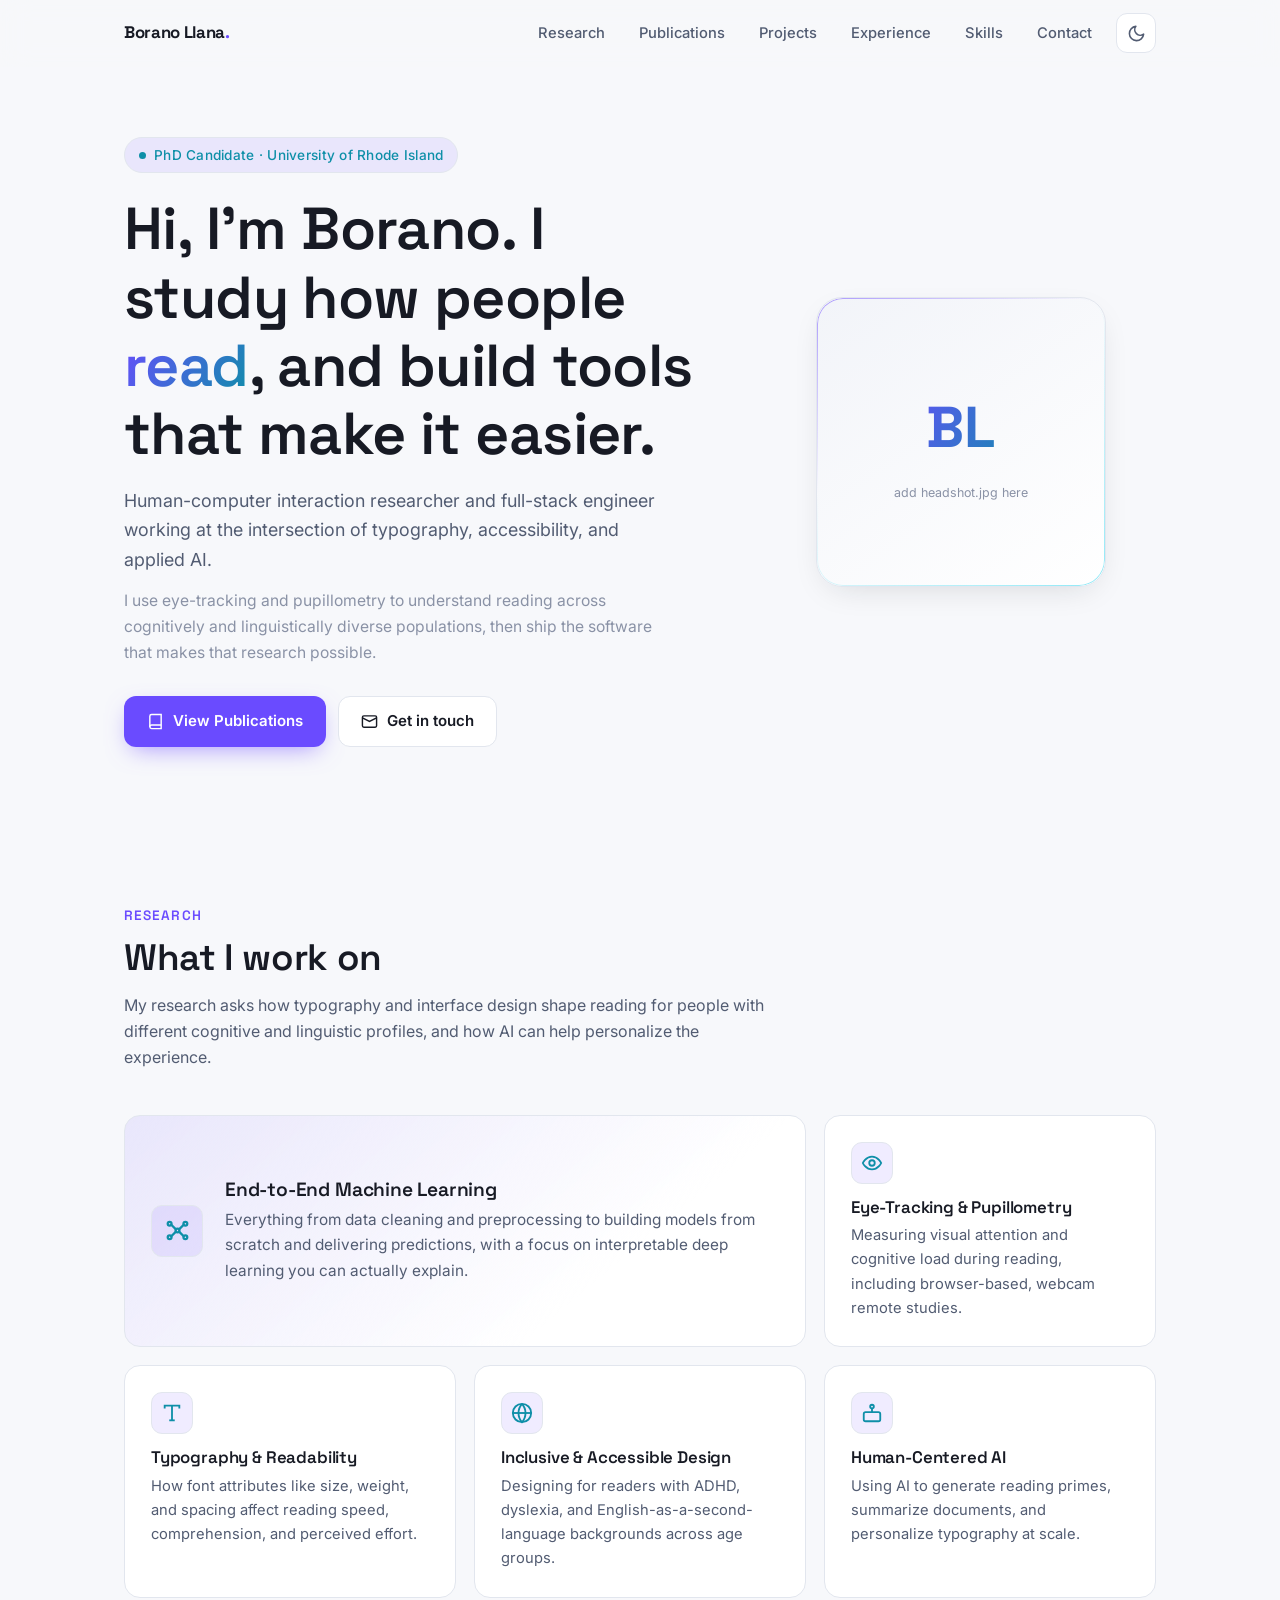
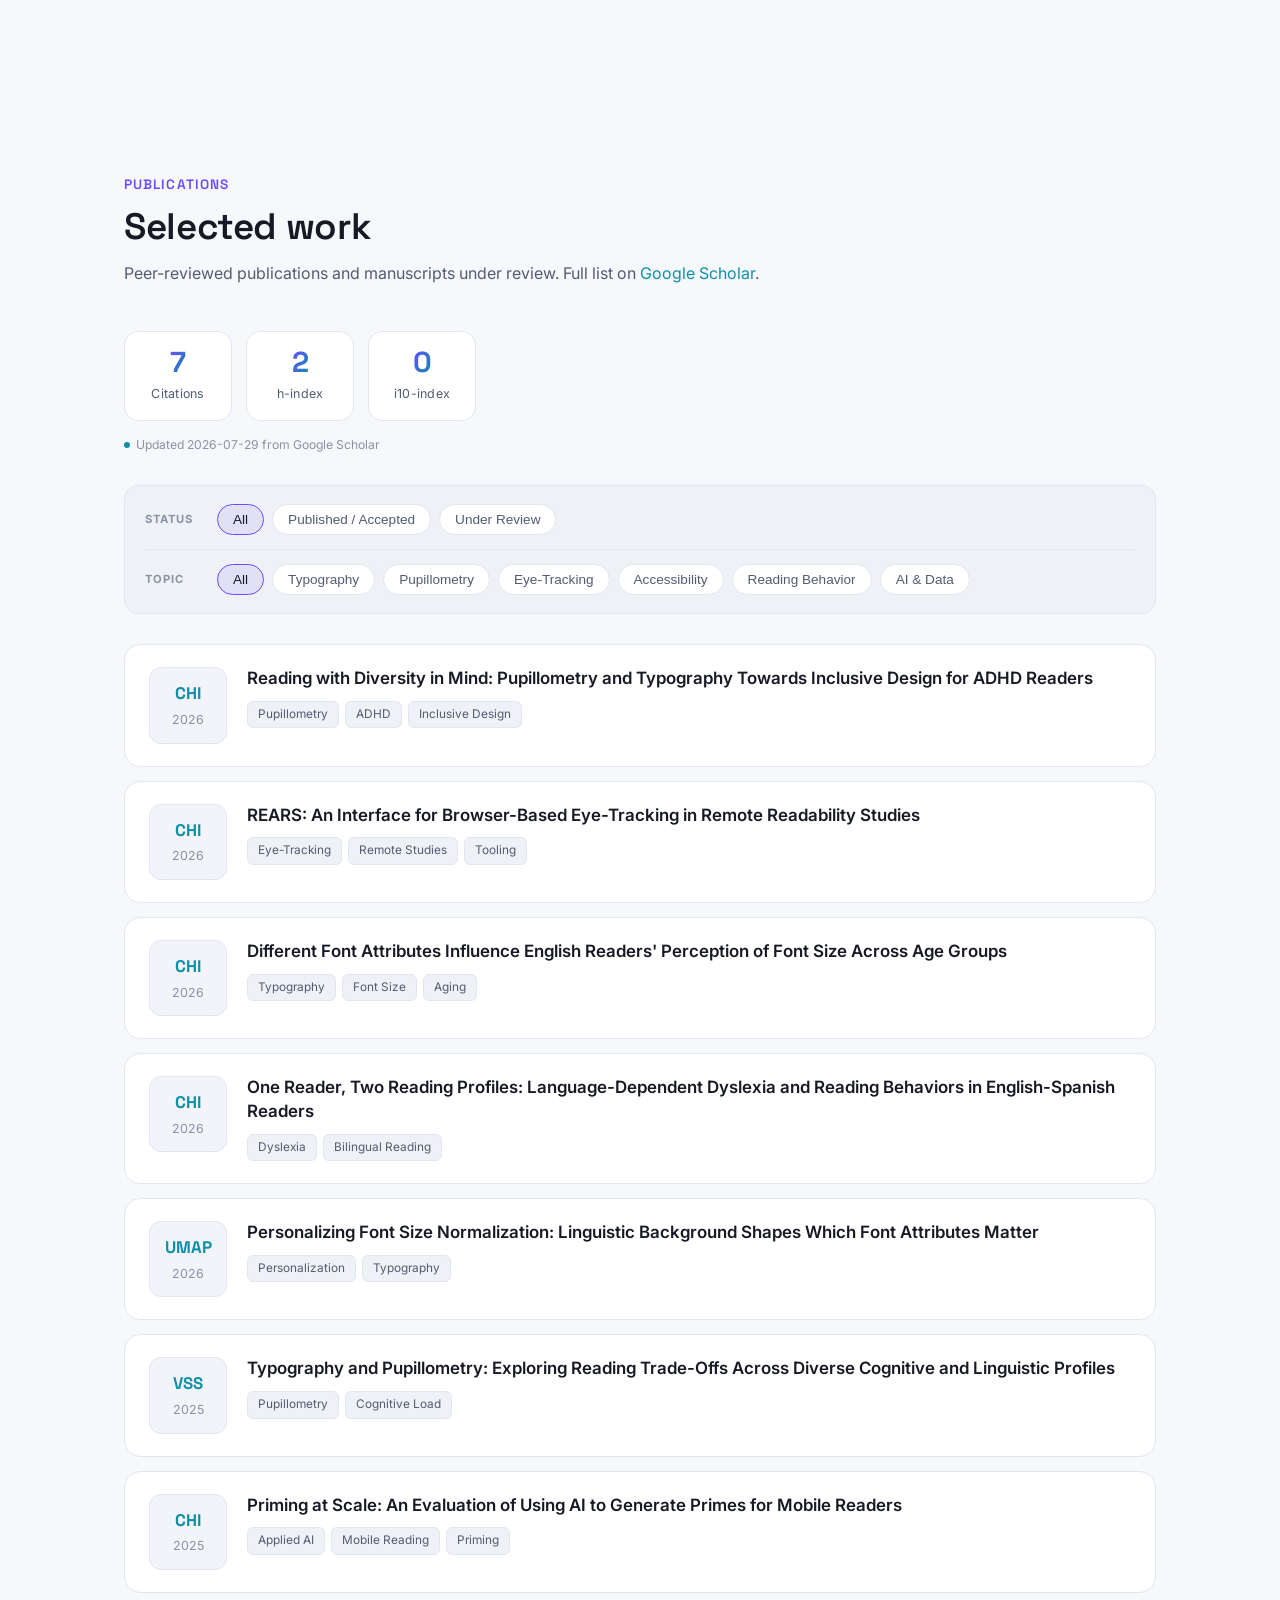
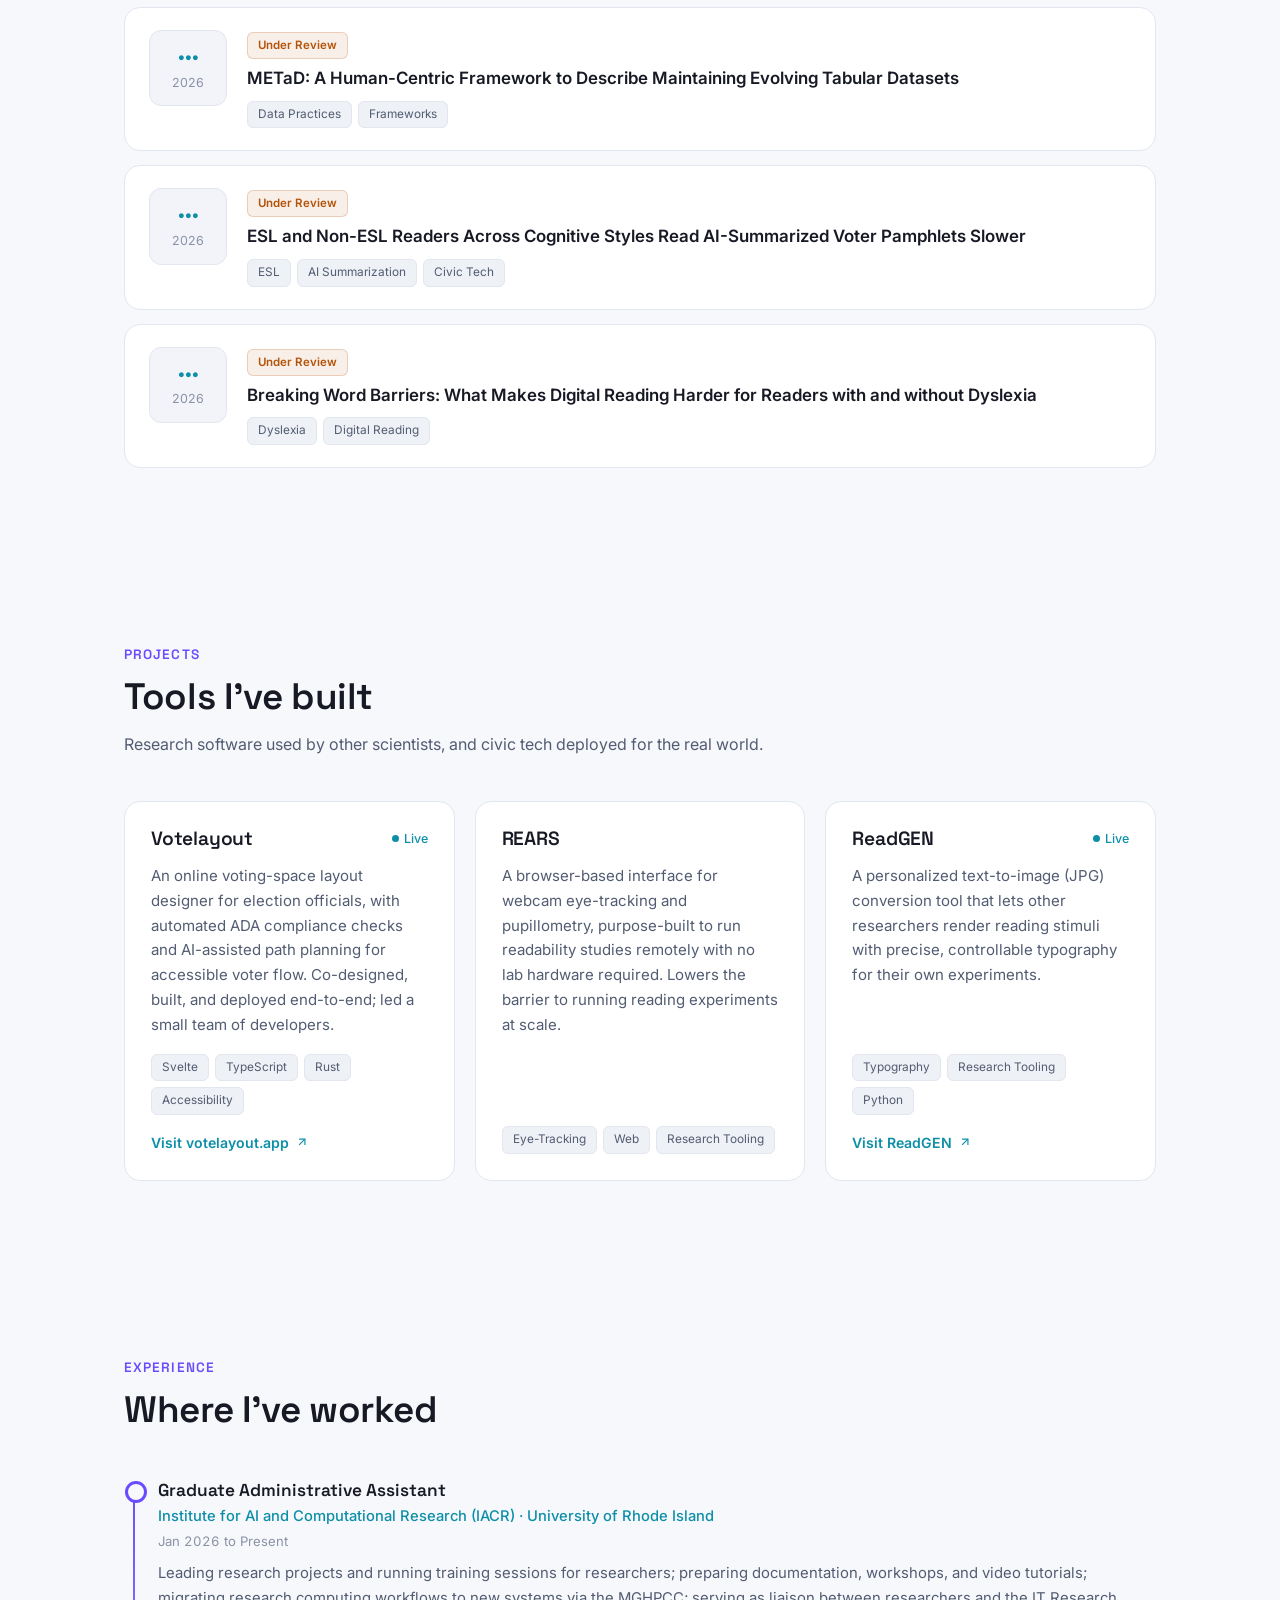
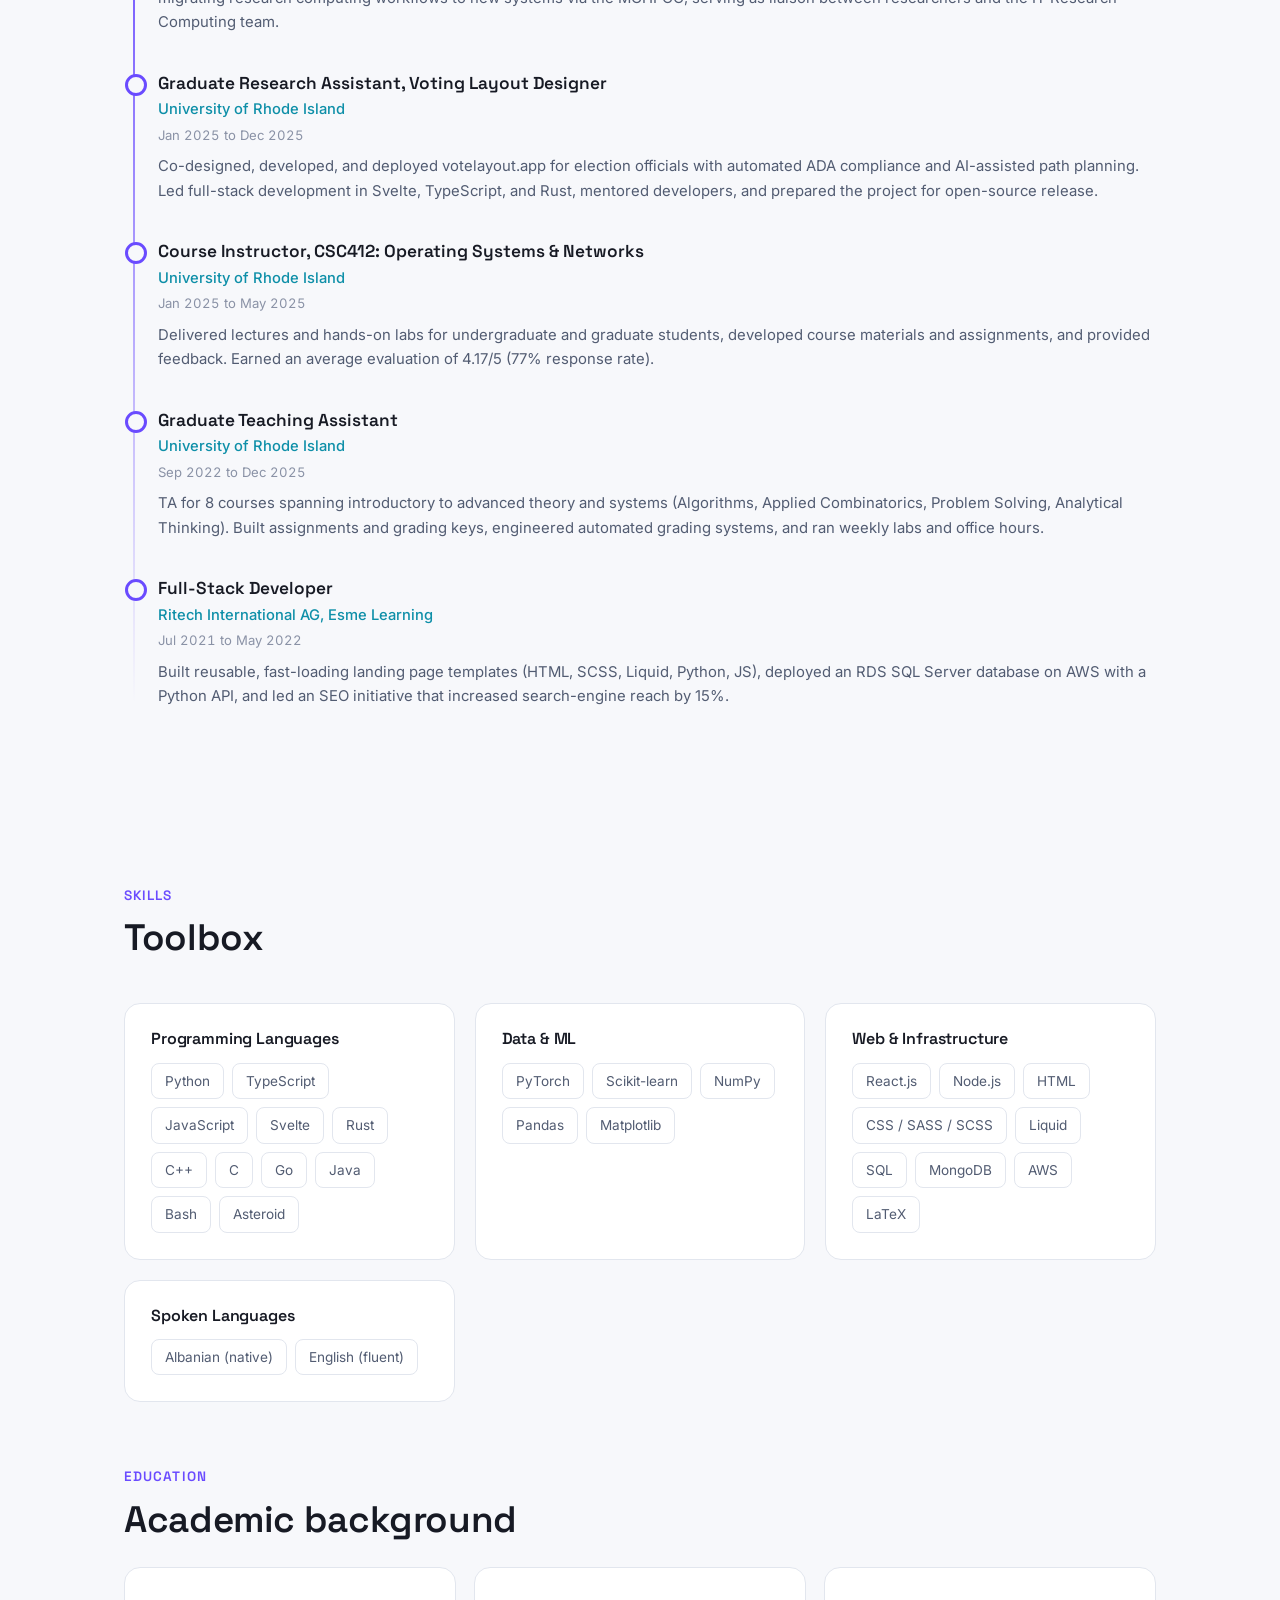
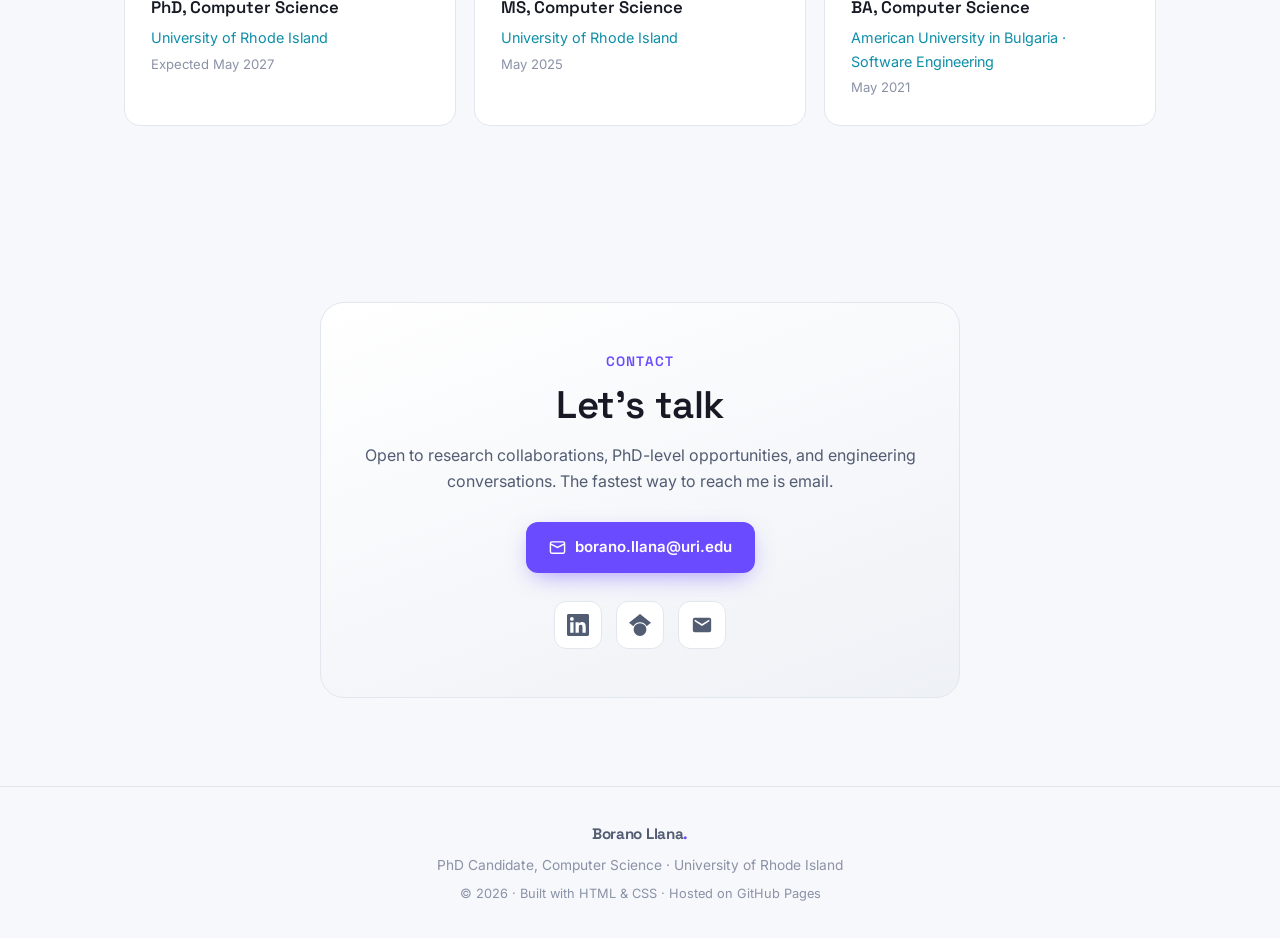
==== commit 6efff1ab: "ReadGEN running, card updated" ====
--- a/index.html
+++ b/index.html
@@ -573,11 +573,16 @@
         <div class="stack"><span class="tag">Eye-Tracking</span><span class="tag">Web</span><span class="tag">Research Tooling</span></div>
       </div>
 
-      <div class="card proj reveal">
-        <div class="top"><h3>ReadGEN</h3></div>
+      <a class="card proj reveal" href="https://uri-hax.github.io/ReadGen/" target="_blank" rel="noopener">
+        <div class="top">
+          <h3>ReadGEN</h3>
+          <span class="live"><span class="pulse" style="width:7px;height:7px;border-radius:50%;background:var(--accent-2);display:inline-block"></span>Live</span>
+        </div>
         <p>A personalized text-to-image (JPG) conversion tool that lets other researchers render reading stimuli with precise, controllable typography for their own experiments.</p>
         <div class="stack"><span class="tag">Typography</span><span class="tag">Research Tooling</span><span class="tag">Python</span></div>
-      </div>
+        <span class="proj-link">Visit ReadGEN
+          <svg viewBox="0 0 24 24" fill="none" stroke="currentColor" stroke-width="2"><path d="M7 17 17 7"/><path d="M7 7h10v10"/></svg></span>
+      </a>
     </div>
   </div>
 </section>
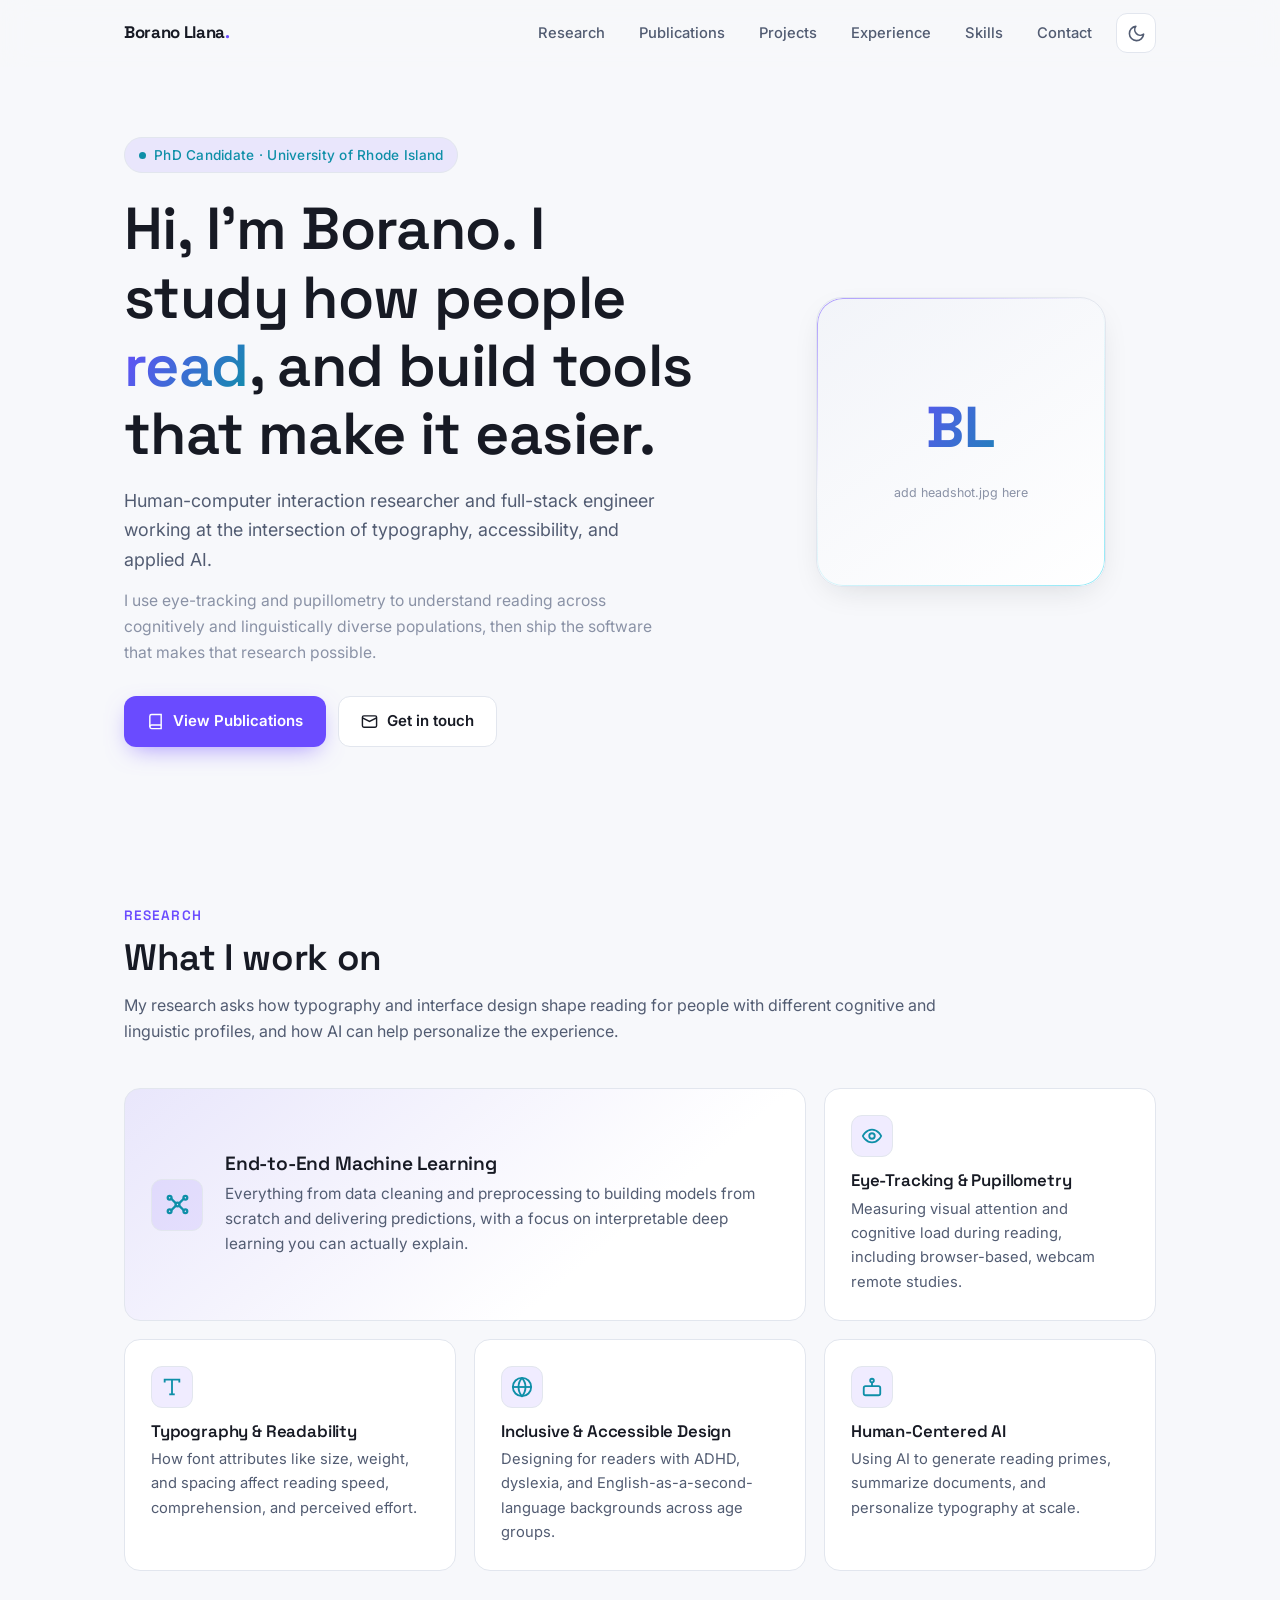
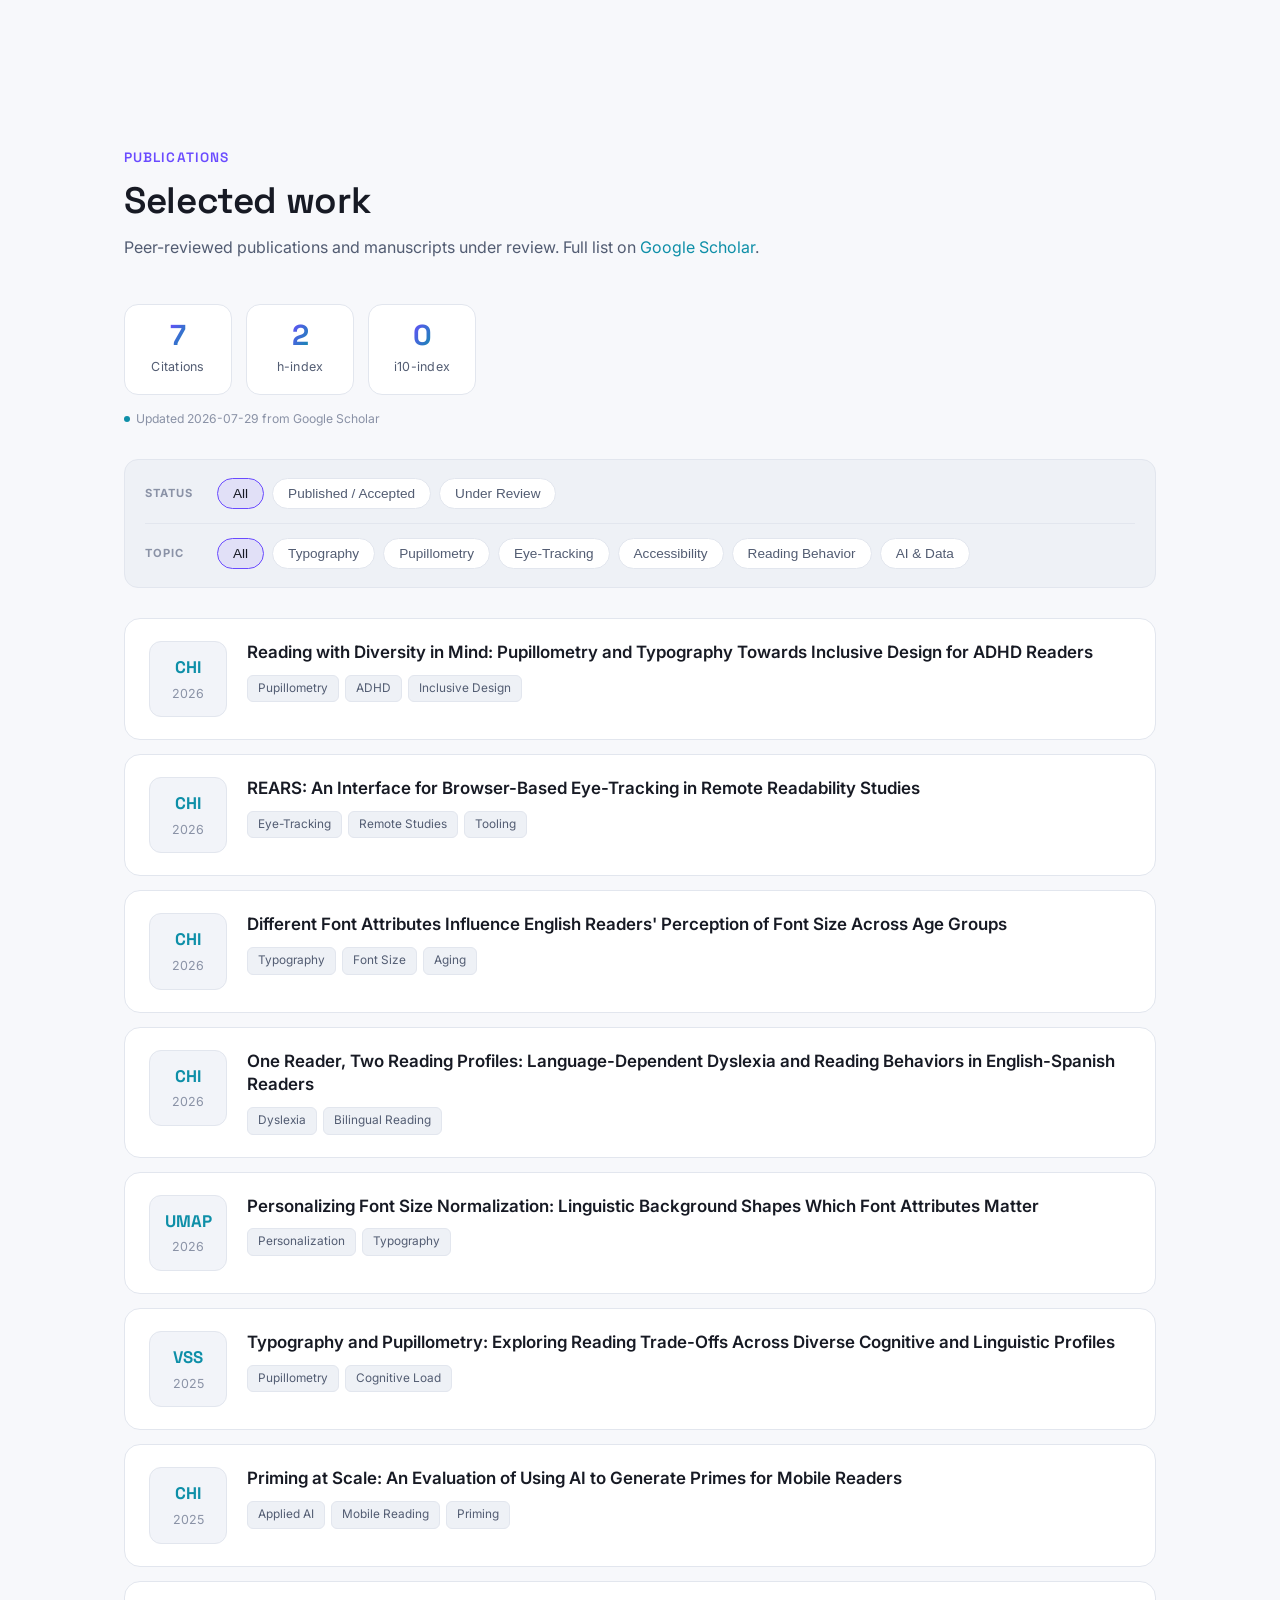
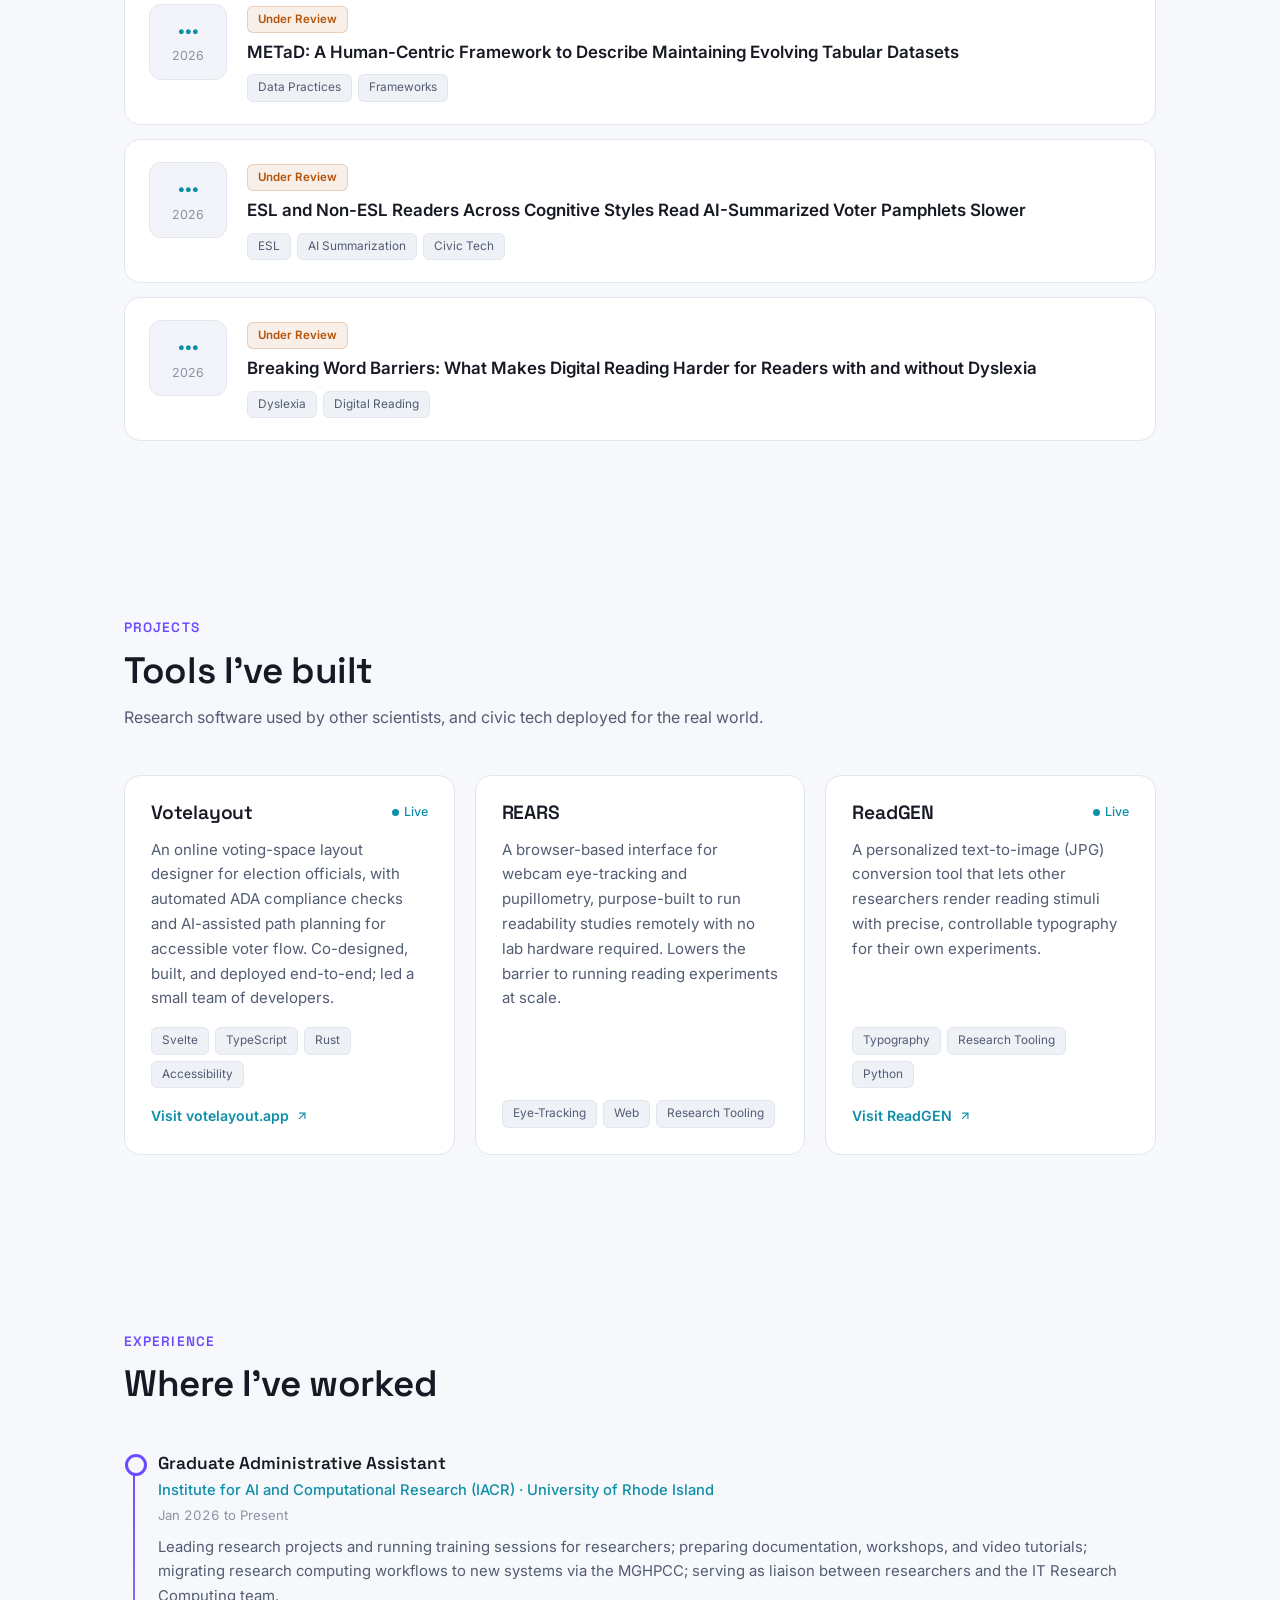
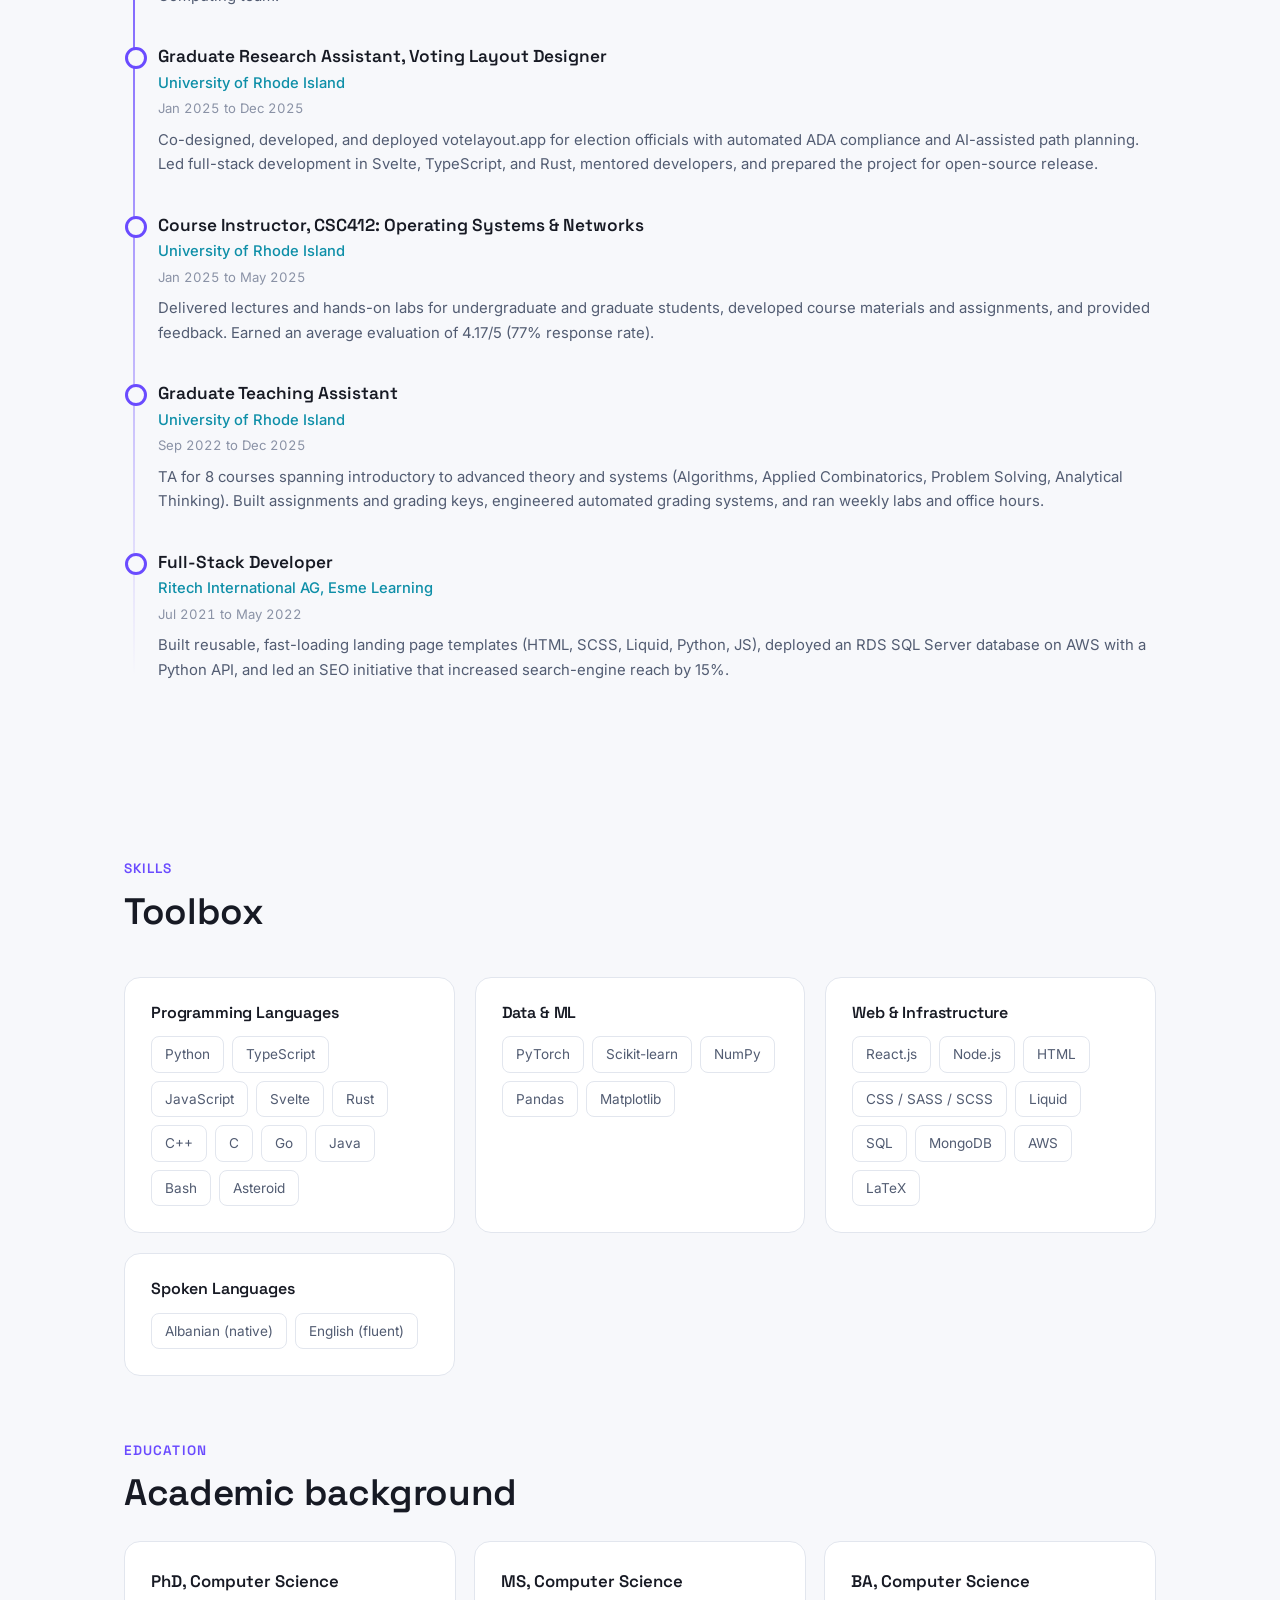
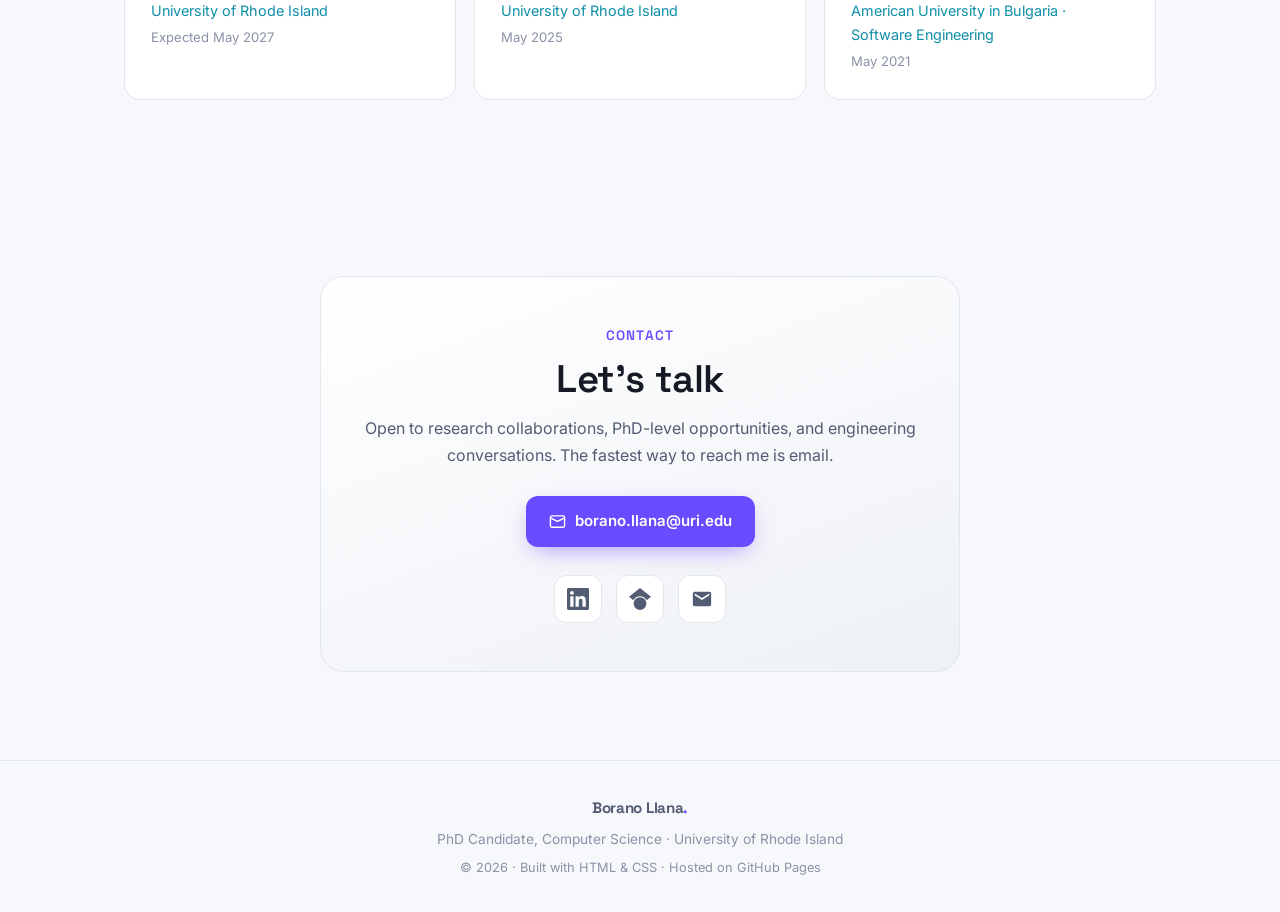
==== commit 57f062cb: "fixed spacing on paragraph tags" ====
--- a/index.html
+++ b/index.html
@@ -161,7 +161,7 @@
   .sec-head{margin-bottom:44px}
   .sec-tag{color:var(--accent);font-family:'Space Grotesk';font-weight:600;font-size:0.85rem;letter-spacing:0.08em;text-transform:uppercase;display:block;margin-bottom:10px}
   .sec-head h2{font-size:clamp(1.7rem,3.5vw,2.3rem)}
-  .sec-head p{color:var(--muted);margin-top:12px;max-width:640px}
+  .sec-head p{color:var(--muted);margin-top:12px;max-width:840px}
 
   /* ---------- CARDS / GRID ---------- */
   .card{
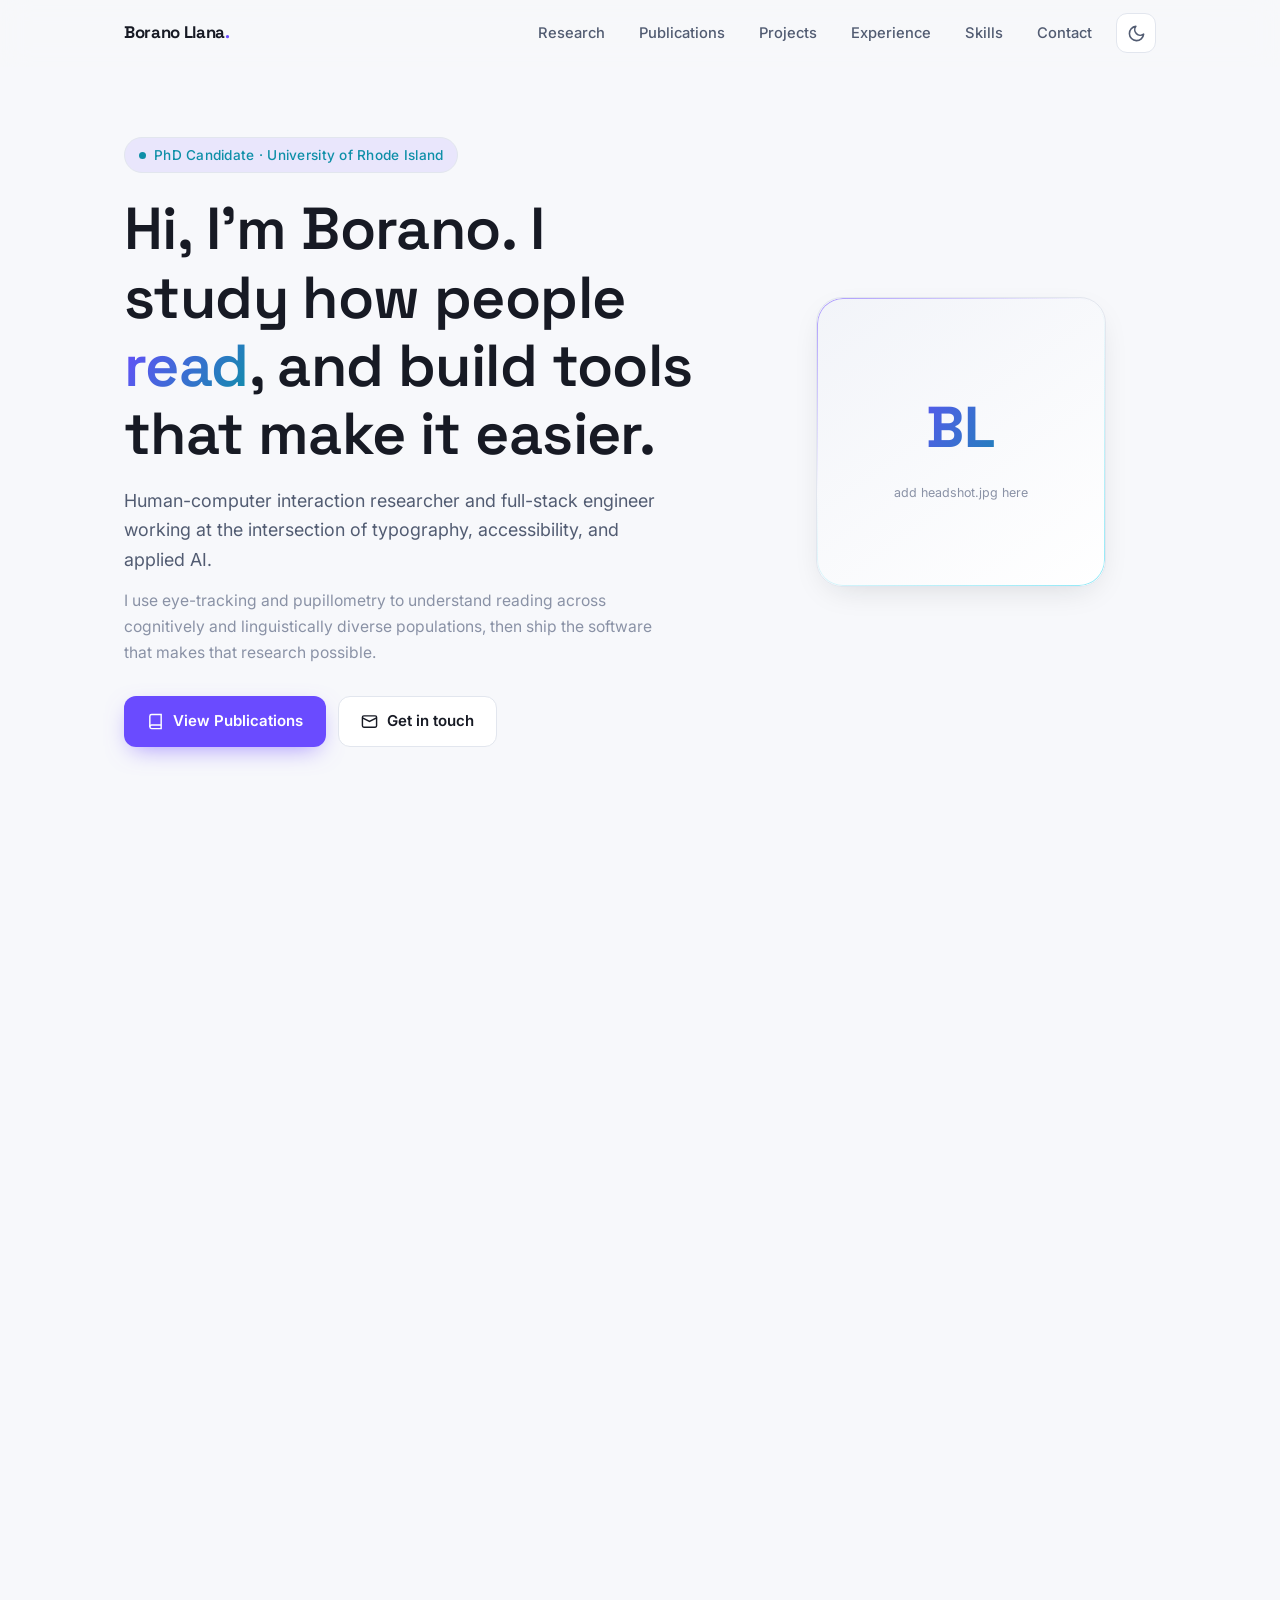
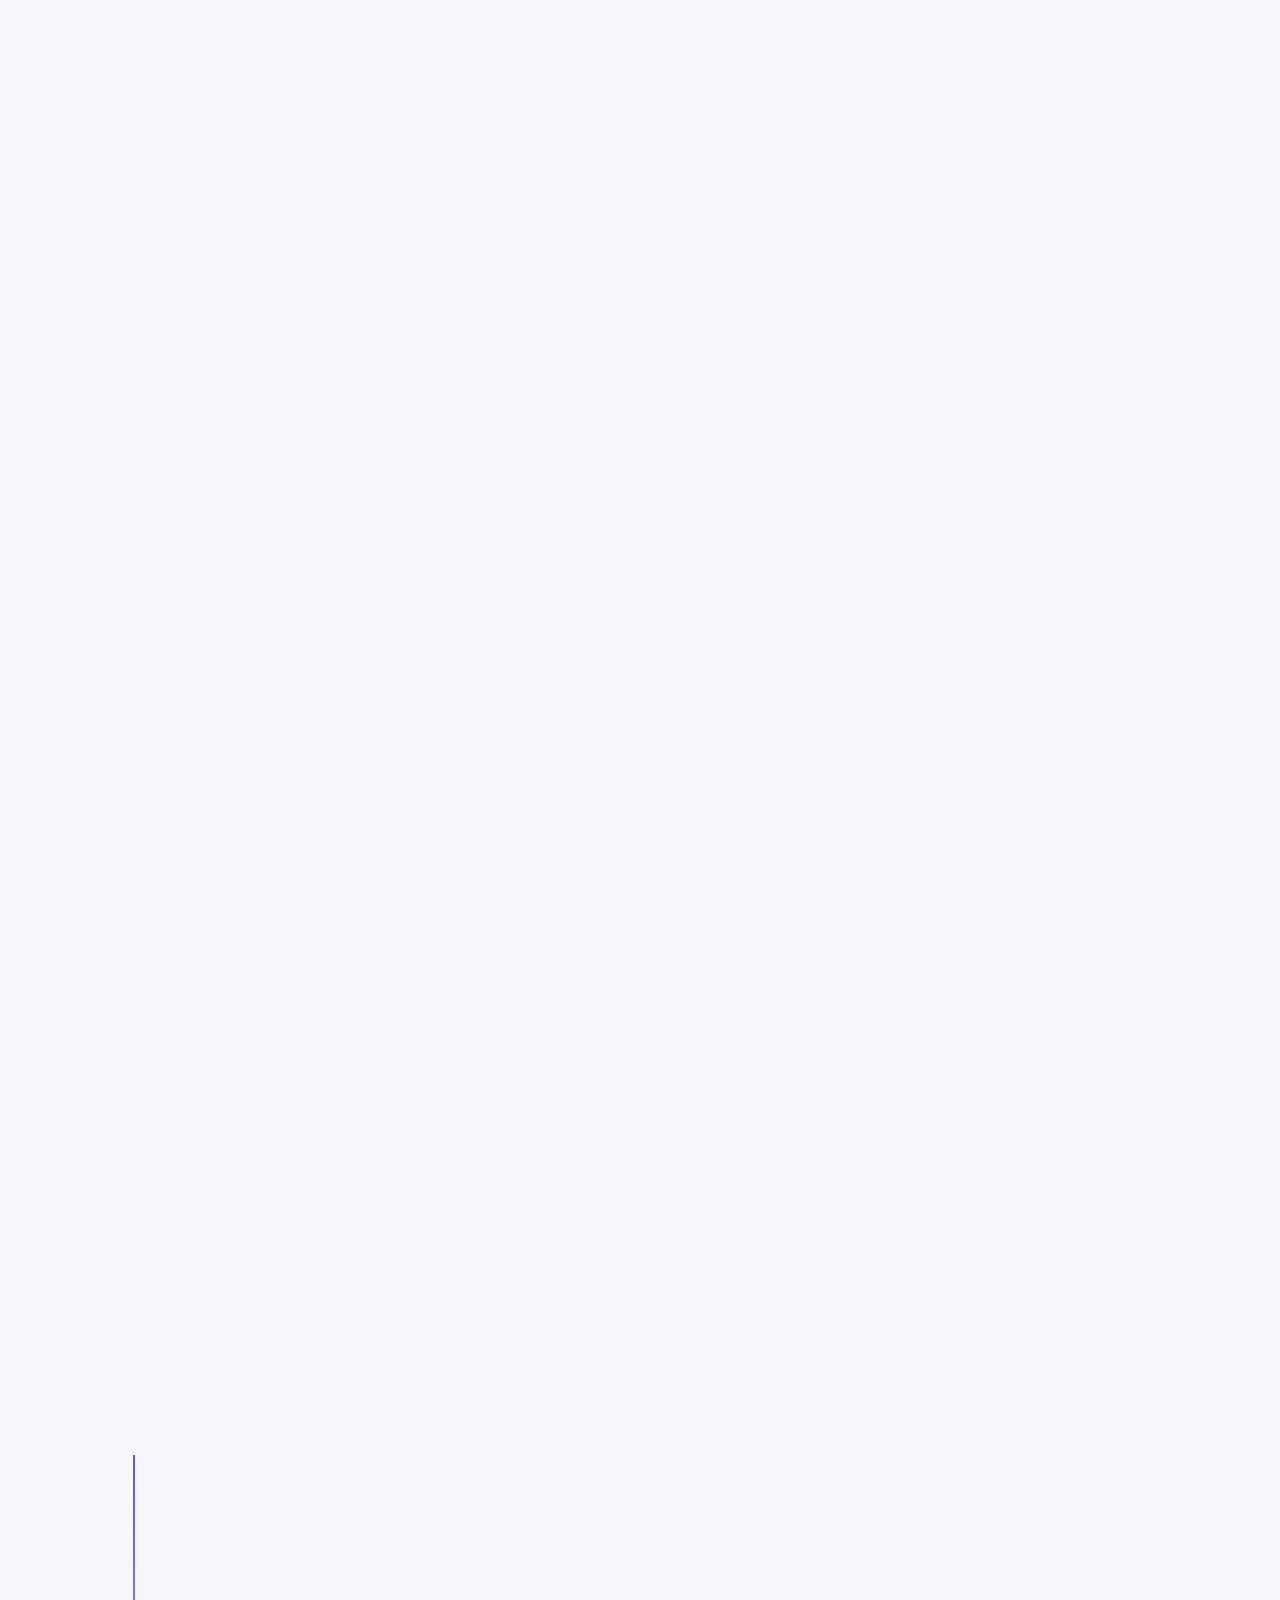
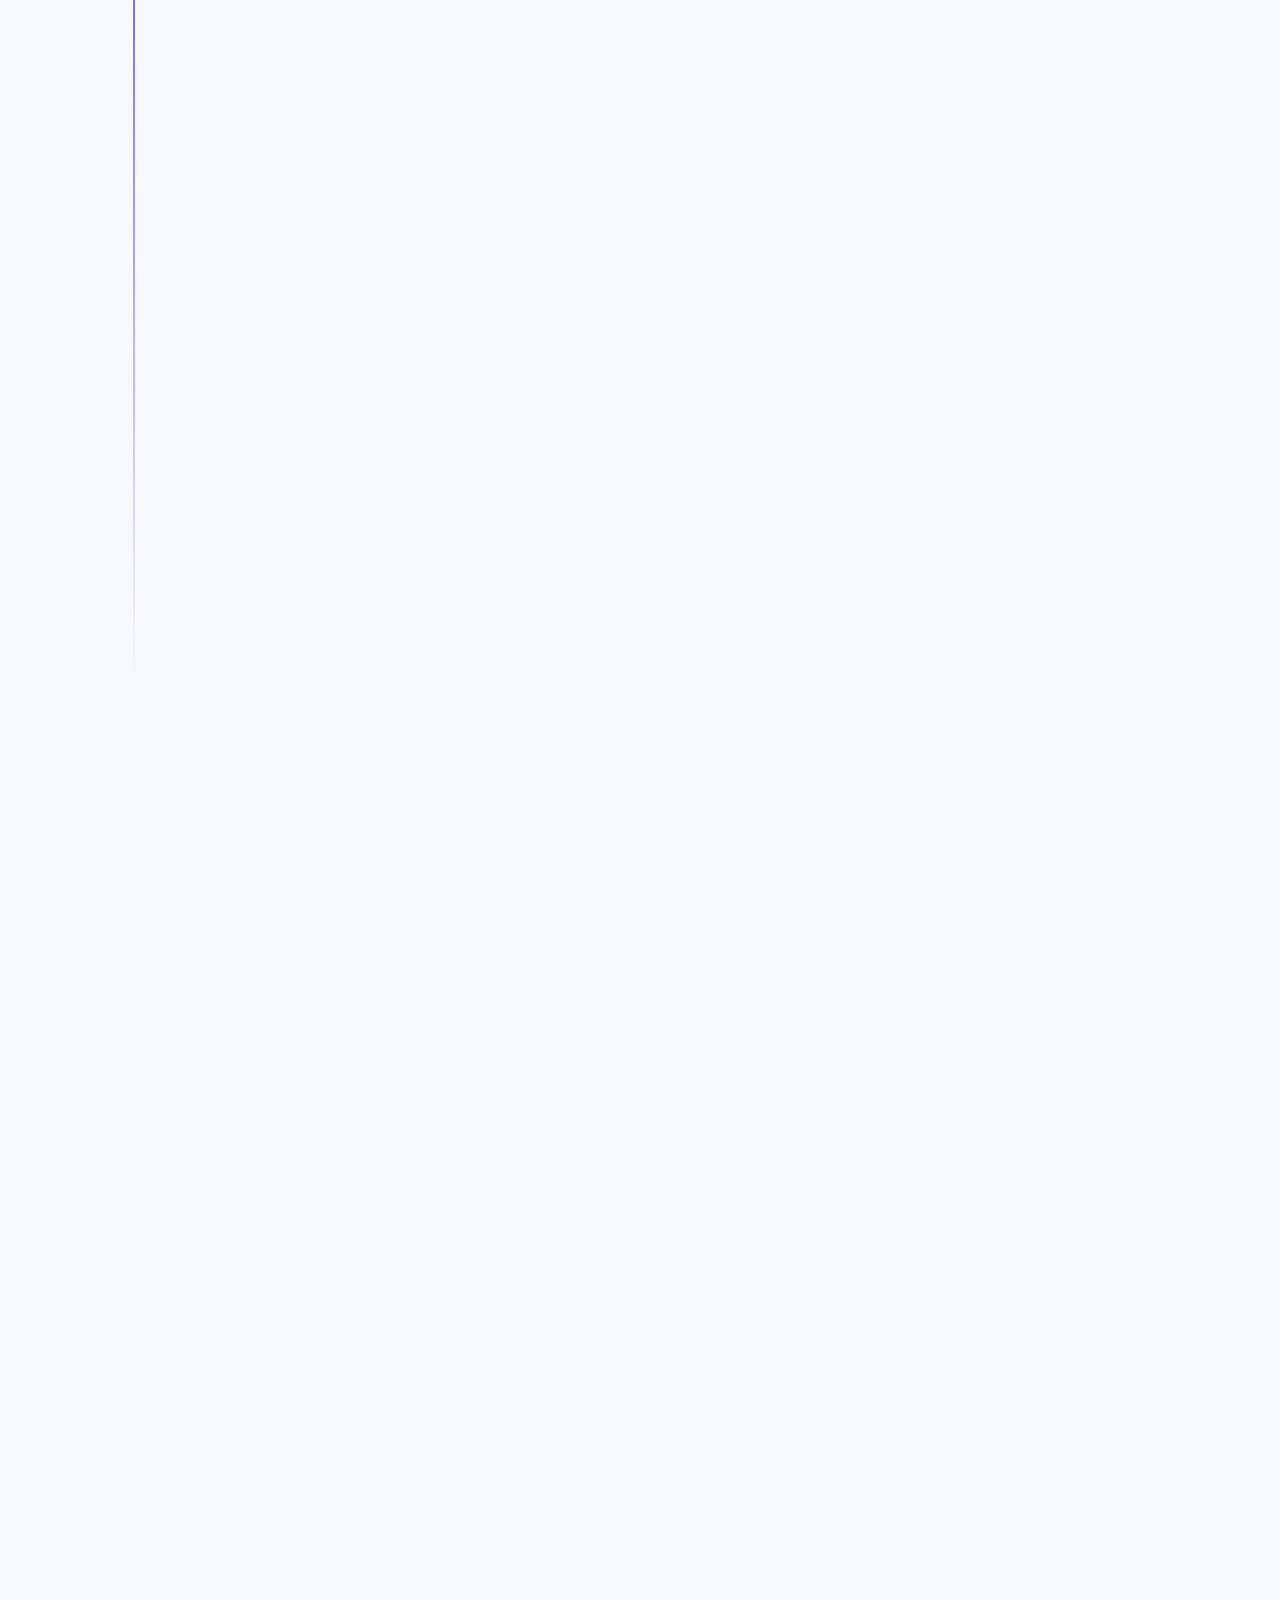
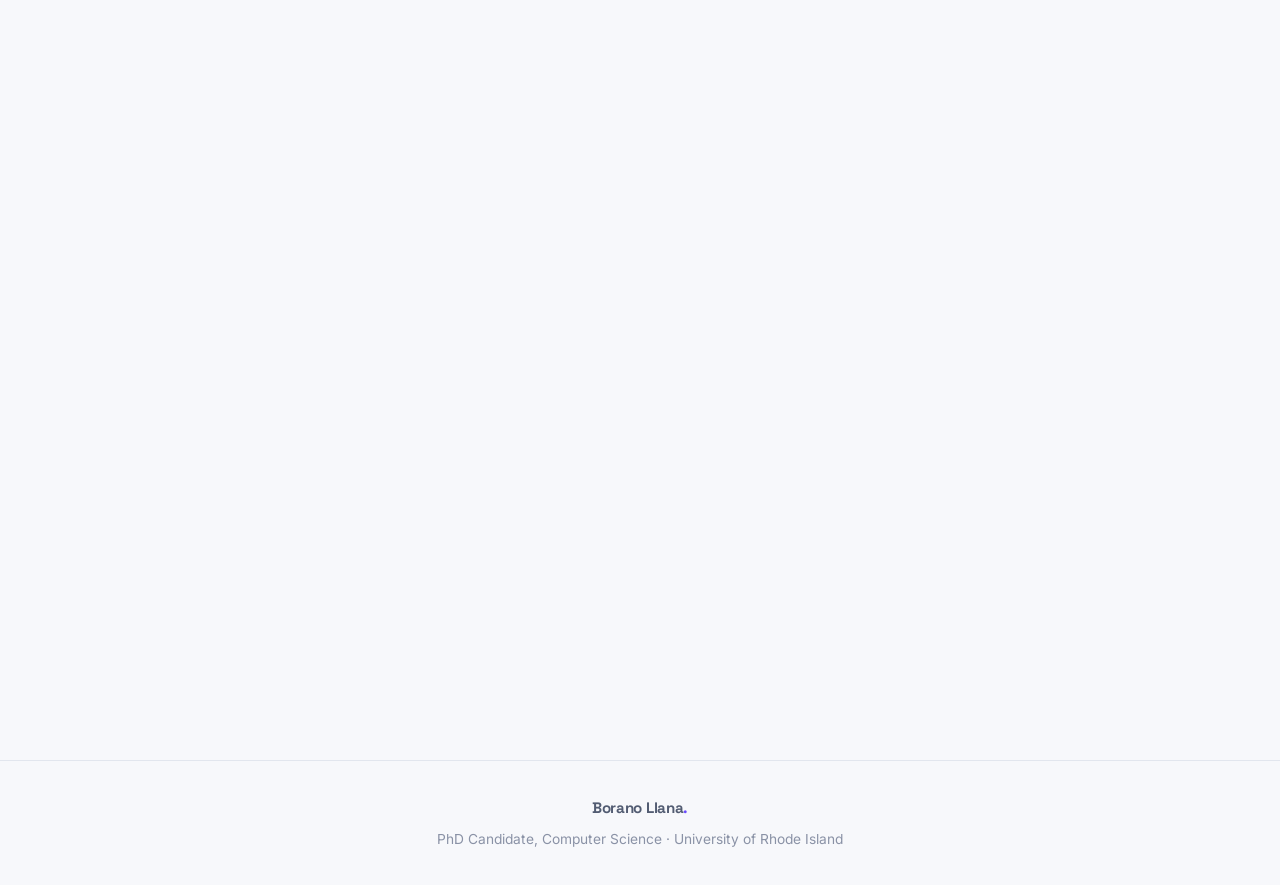
==== commit f16f1250: "Linked scholar listings to publication cards" ====
--- a/index.html
+++ b/index.html
@@ -465,58 +465,58 @@
 
     <div class="pub-list">
       <!-- CHI 26 -->
-      <div class="card pub reveal" data-cat="pub" data-topics="typography pupillometry accessibility">
+      <a class="card pub reveal" data-cat="pub" data-topics="typography pupillometry accessibility" href="https://scholar.google.com/citations?view_op=view_citation&hl=en&user=yTtXA48AAAAJ&citation_for_view=yTtXA48AAAAJ:UeHWp8X0CEIC" target="_blank" rel="noopener">
         <div class="venue"><span class="v-name">CHI</span><span class="v-year">2026</span></div>
         <div class="pub-body">
           <h3>Reading with Diversity in Mind: Pupillometry and Typography Towards Inclusive Design for ADHD Readers</h3>
           <div class="tags"><span class="tag">Pupillometry</span><span class="tag">ADHD</span><span class="tag">Inclusive Design</span></div>
         </div>
-      </div>
-      <div class="card pub reveal" data-cat="pub" data-topics="eye-tracking">
+      </a>
+      <a class="card pub reveal" data-cat="pub" data-topics="eye-tracking" href="https://scholar.google.com/citations?view_op=view_citation&hl=en&user=yTtXA48AAAAJ&citation_for_view=yTtXA48AAAAJ:Tyk-4Ss8FVUC" target="_blank" rel="noopener">
         <div class="venue"><span class="v-name">CHI</span><span class="v-year">2026</span></div>
         <div class="pub-body">
           <h3>REARS: An Interface for Browser-Based Eye-Tracking in Remote Readability Studies</h3>
           <div class="tags"><span class="tag">Eye-Tracking</span><span class="tag">Remote Studies</span><span class="tag">Tooling</span></div>
         </div>
-      </div>
-      <div class="card pub reveal" data-cat="pub" data-topics="typography">
+      </a>
+      <a class="card pub reveal" data-cat="pub" data-topics="typography" href="https://scholar.google.com/citations?view_op=view_citation&hl=en&user=yTtXA48AAAAJ&citation_for_view=yTtXA48AAAAJ:zYLM7Y9cAGgC" target="_blank" rel="noopener">
         <div class="venue"><span class="v-name">CHI</span><span class="v-year">2026</span></div>
         <div class="pub-body">
           <h3>Different Font Attributes Influence English Readers' Perception of Font Size Across Age Groups</h3>
           <div class="tags"><span class="tag">Typography</span><span class="tag">Font Size</span><span class="tag">Aging</span></div>
         </div>
-      </div>
-      <div class="card pub reveal" data-cat="pub" data-topics="accessibility reading-behavior">
+      </a>
+      <a class="card pub reveal" data-cat="pub" data-topics="accessibility reading-behavior" href="https://scholar.google.com/citations?view_op=view_citation&hl=en&user=yTtXA48AAAAJ&citation_for_view=yTtXA48AAAAJ:IjCSPb-OGe4C" target="_blank" rel="noopener">
         <div class="venue"><span class="v-name">CHI</span><span class="v-year">2026</span></div>
         <div class="pub-body">
           <h3>One Reader, Two Reading Profiles: Language-Dependent Dyslexia and Reading Behaviors in English-Spanish Readers</h3>
           <div class="tags"><span class="tag">Dyslexia</span><span class="tag">Bilingual Reading</span></div>
         </div>
-      </div>
+      </a>
       <!-- UMAP 26 -->
-      <div class="card pub reveal" data-cat="pub" data-topics="typography">
+      <a class="card pub reveal" data-cat="pub" data-topics="typography" href="https://scholar.google.com/citations?view_op=view_citation&hl=en&user=yTtXA48AAAAJ&citation_for_view=yTtXA48AAAAJ:Y0pCki6q_DkC" target="_blank" rel="noopener">
         <div class="venue"><span class="v-name">UMAP</span><span class="v-year">2026</span></div>
         <div class="pub-body">
           <h3>Personalizing Font Size Normalization: Linguistic Background Shapes Which Font Attributes Matter</h3>
           <div class="tags"><span class="tag">Personalization</span><span class="tag">Typography</span></div>
         </div>
-      </div>
+      </a>
       <!-- VSS 25 -->
-      <div class="card pub reveal" data-cat="pub" data-topics="typography pupillometry">
+      <a class="card pub reveal" data-cat="pub" data-topics="typography pupillometry" href="https://scholar.google.com/citations?view_op=view_citation&hl=en&user=yTtXA48AAAAJ&citation_for_view=yTtXA48AAAAJ:2osOgNQ5qMEC" target="_blank" rel="noopener">
         <div class="venue"><span class="v-name">VSS</span><span class="v-year">2025</span></div>
         <div class="pub-body">
           <h3>Typography and Pupillometry: Exploring Reading Trade-Offs Across Diverse Cognitive and Linguistic Profiles</h3>
           <div class="tags"><span class="tag">Pupillometry</span><span class="tag">Cognitive Load</span></div>
         </div>
-      </div>
+      </a>
       <!-- CHI 25 -->
-      <div class="card pub reveal" data-cat="pub" data-topics="ai-data reading-behavior">
+      <a class="card pub reveal" data-cat="pub" data-topics="ai-data reading-behavior" href="https://scholar.google.com/citations?view_op=view_citation&hl=en&user=yTtXA48AAAAJ&citation_for_view=yTtXA48AAAAJ:9yKSN-GCB0IC" target="_blank" rel="noopener">
         <div class="venue"><span class="v-name">CHI</span><span class="v-year">2025</span></div>
         <div class="pub-body">
           <h3>Priming at Scale: An Evaluation of Using AI to Generate Primes for Mobile Readers</h3>
           <div class="tags"><span class="tag">Applied AI</span><span class="tag">Mobile Reading</span><span class="tag">Priming</span></div>
         </div>
-      </div>
+      </a>
 
       <!-- SUBMISSIONS -->
       <div class="card pub reveal" data-cat="review" data-topics="ai-data">
@@ -709,7 +709,6 @@
   <div class="wrap">
     <span class="brand">Borano Llana<span style="color:var(--accent)">.</span></span>
     <div>PhD Candidate, Computer Science · University of Rhode Island</div>
-    <div style="margin-top:6px;font-size:0.8rem">© <span id="year"></span> · Built with HTML &amp; CSS · Hosted on GitHub Pages</div>
   </div>
 </footer>
 
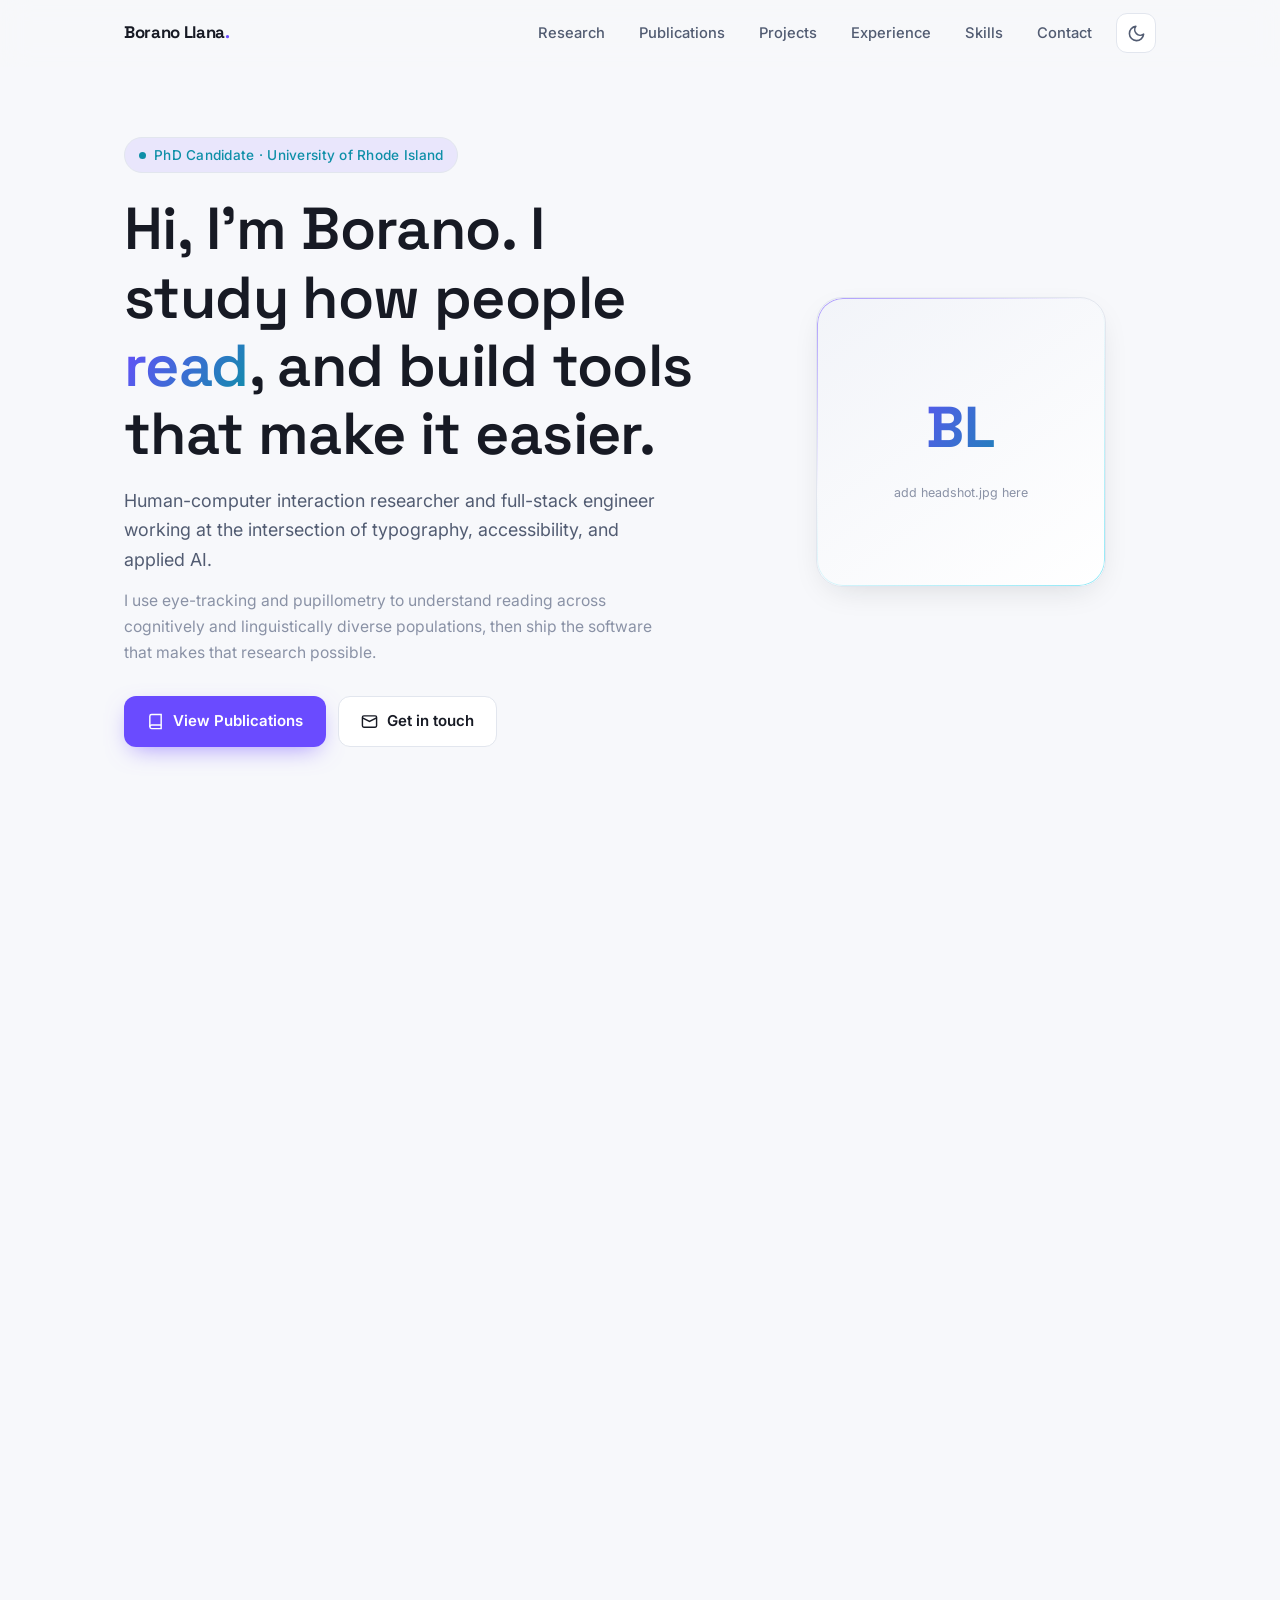
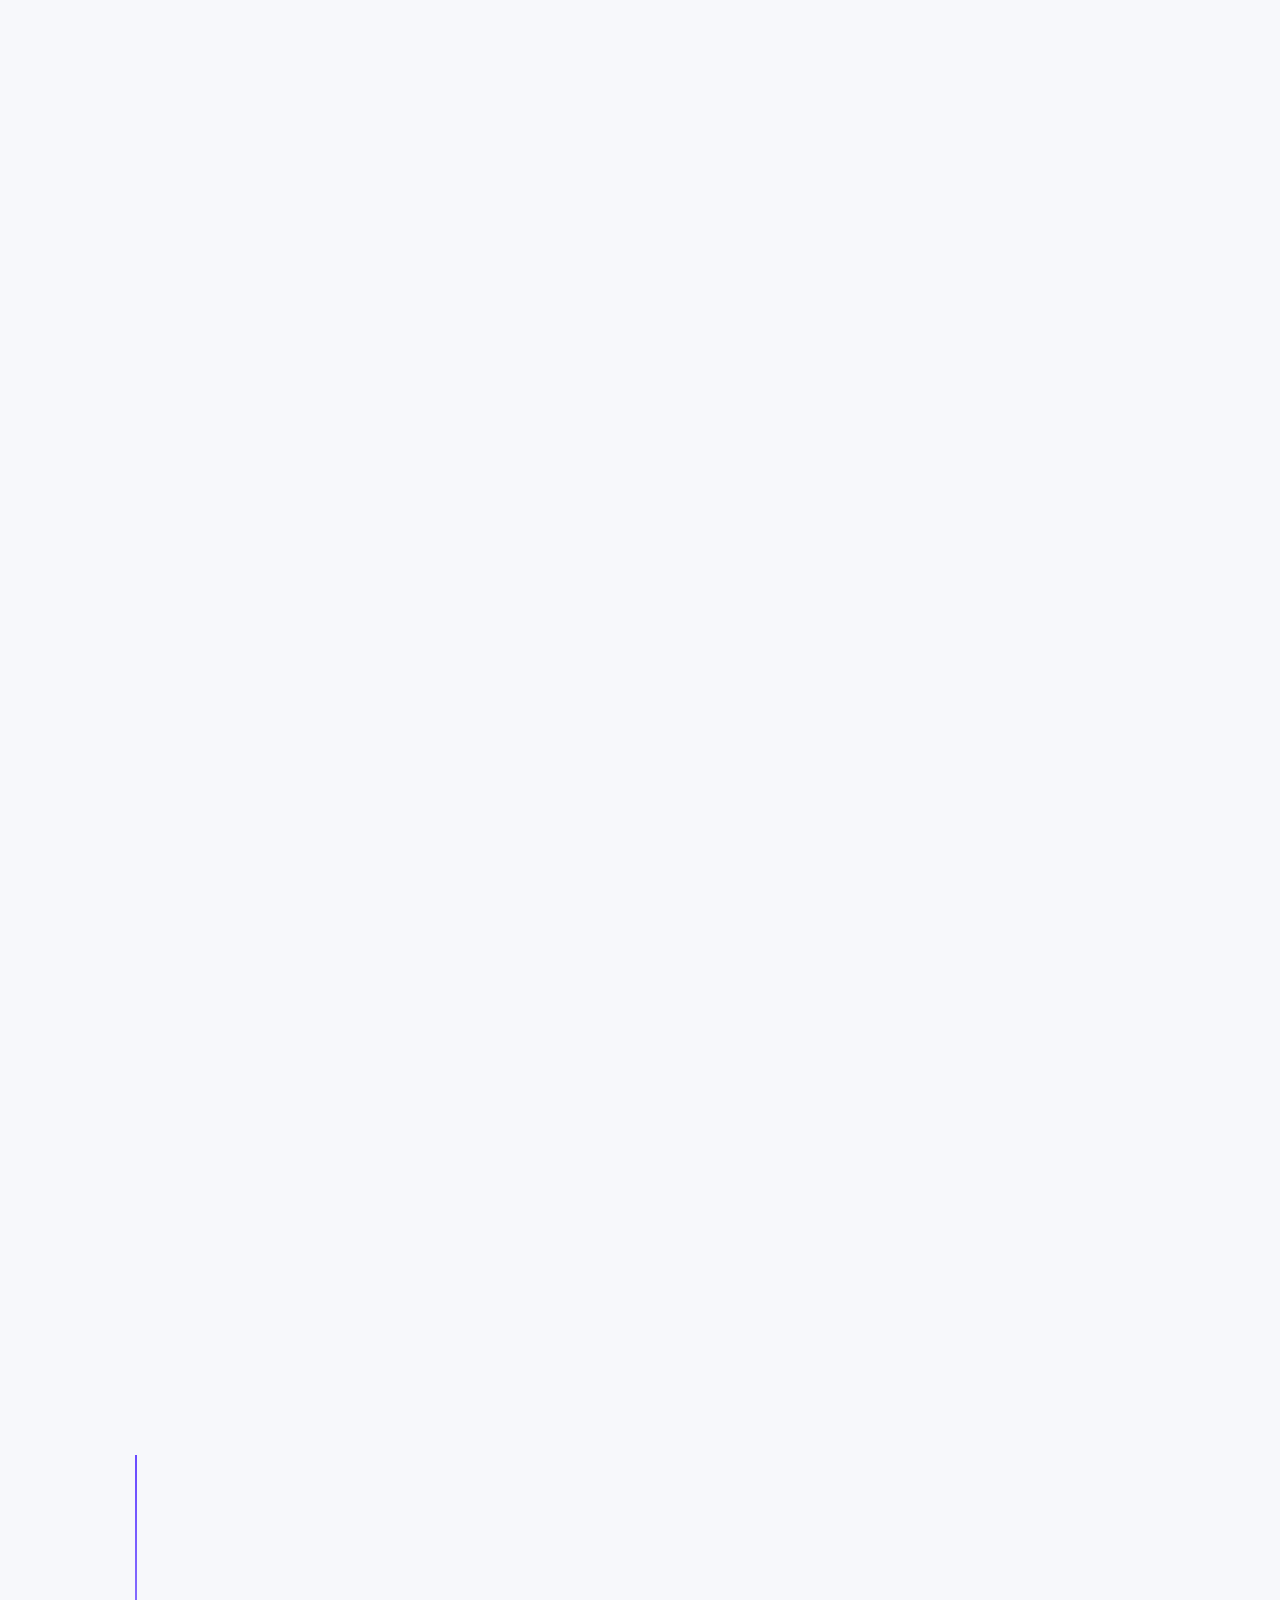
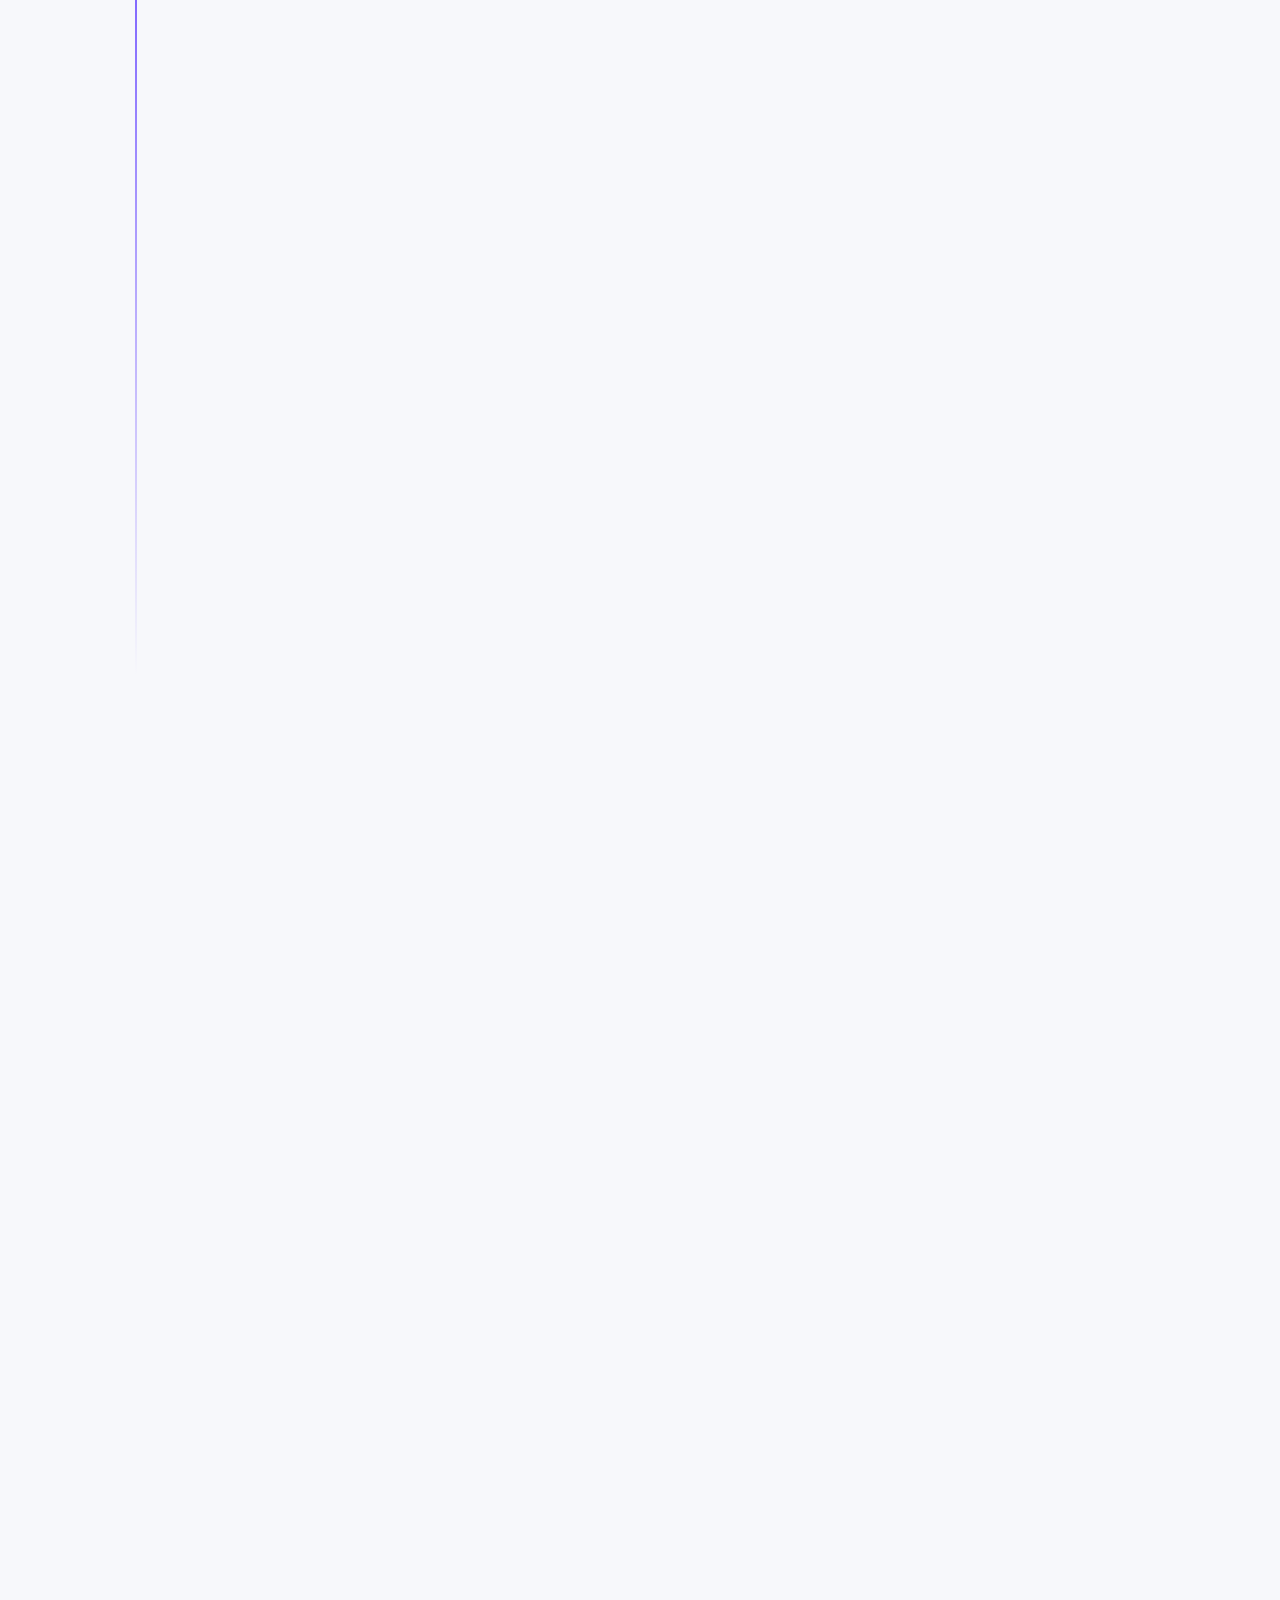
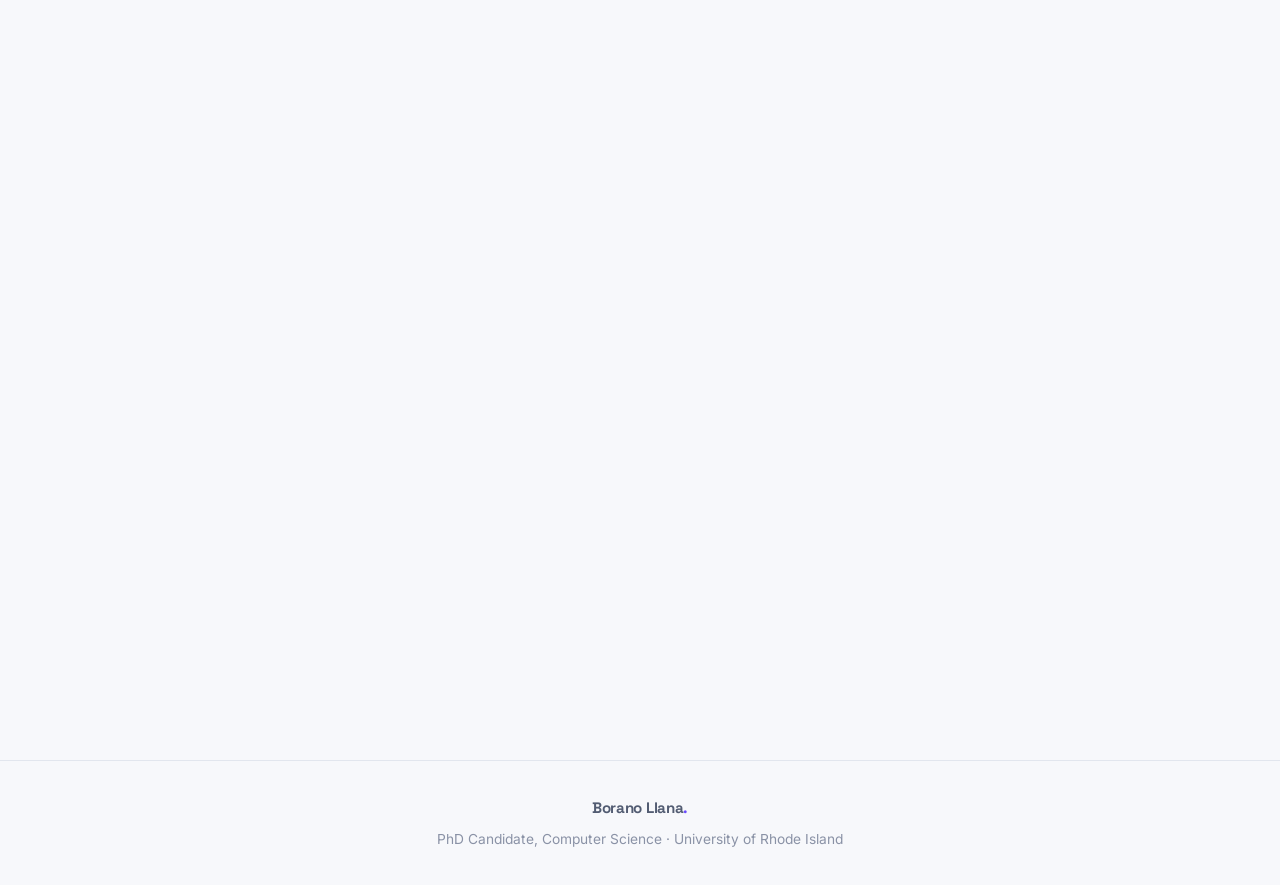
==== commit 15febe36: "fixed timeline spacing" ====
--- a/index.html
+++ b/index.html
@@ -240,7 +240,7 @@
 
   /* timeline */
   .timeline{position:relative;padding-left:34px}
-  .timeline::before{content:"";position:absolute;left:9px;top:6px;bottom:6px;width:2px;background:linear-gradient(var(--accent),transparent)}
+  .timeline::before{content:"";position:absolute;left:11px;top:6px;bottom:6px;width:2px;background:linear-gradient(var(--accent),transparent)}
   .tl-item{position:relative;padding-bottom:34px}
   .tl-item:last-child{padding-bottom:0}
   .tl-item::before{content:"";position:absolute;left:-33px;top:5px;width:16px;height:16px;border-radius:50%;background:var(--bg);border:3px solid var(--accent)}
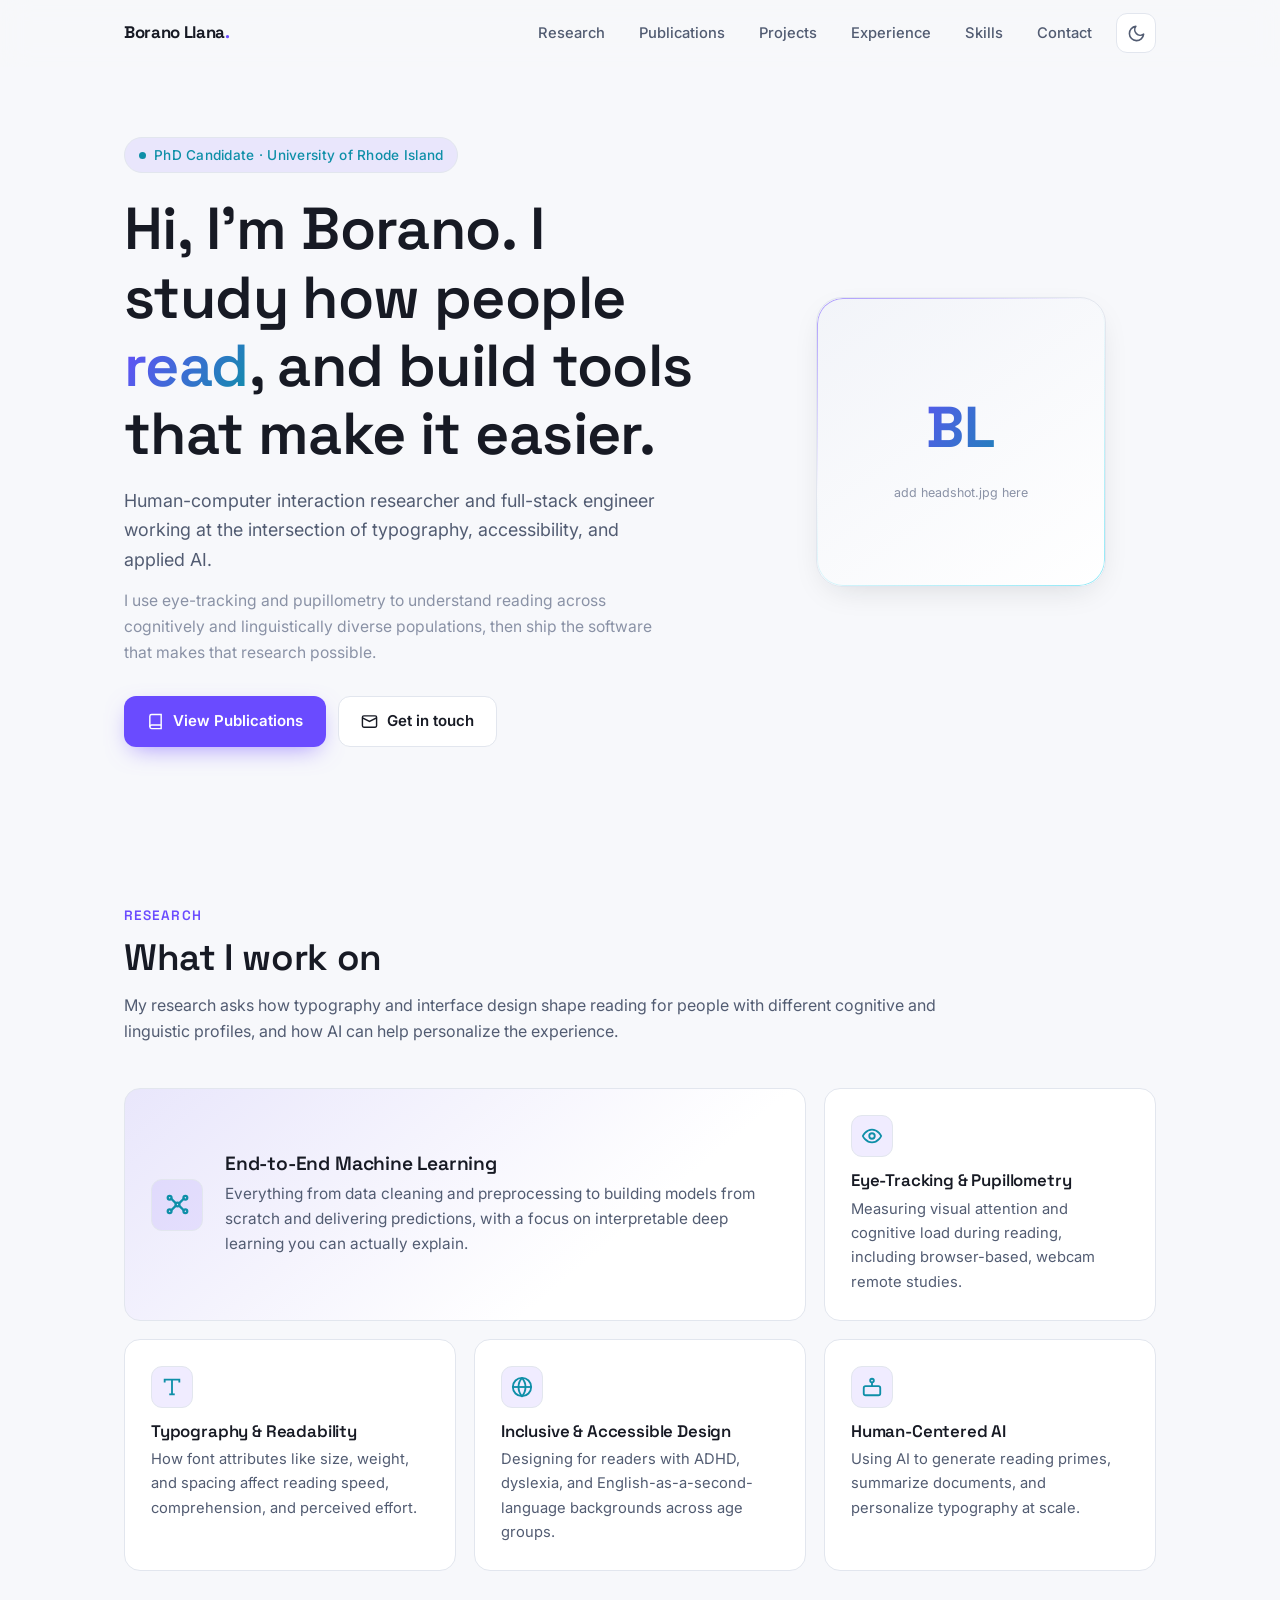
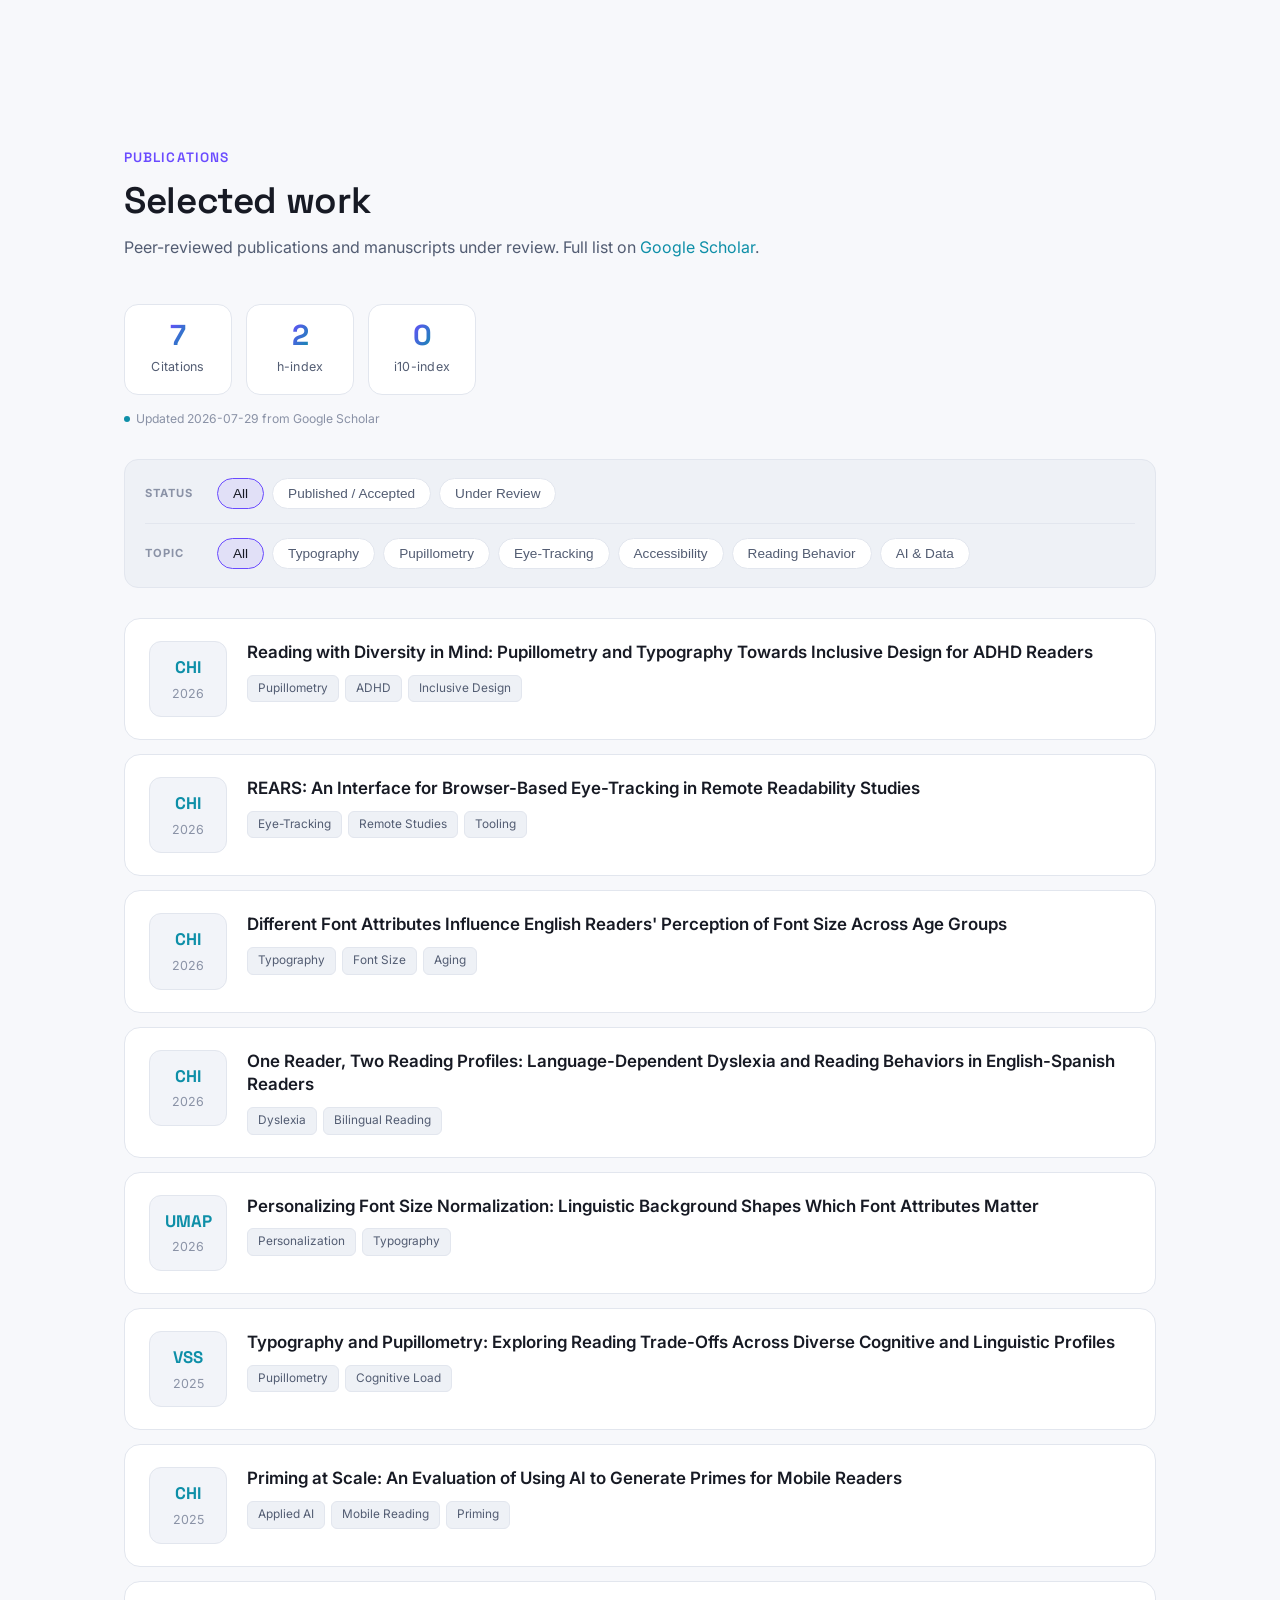
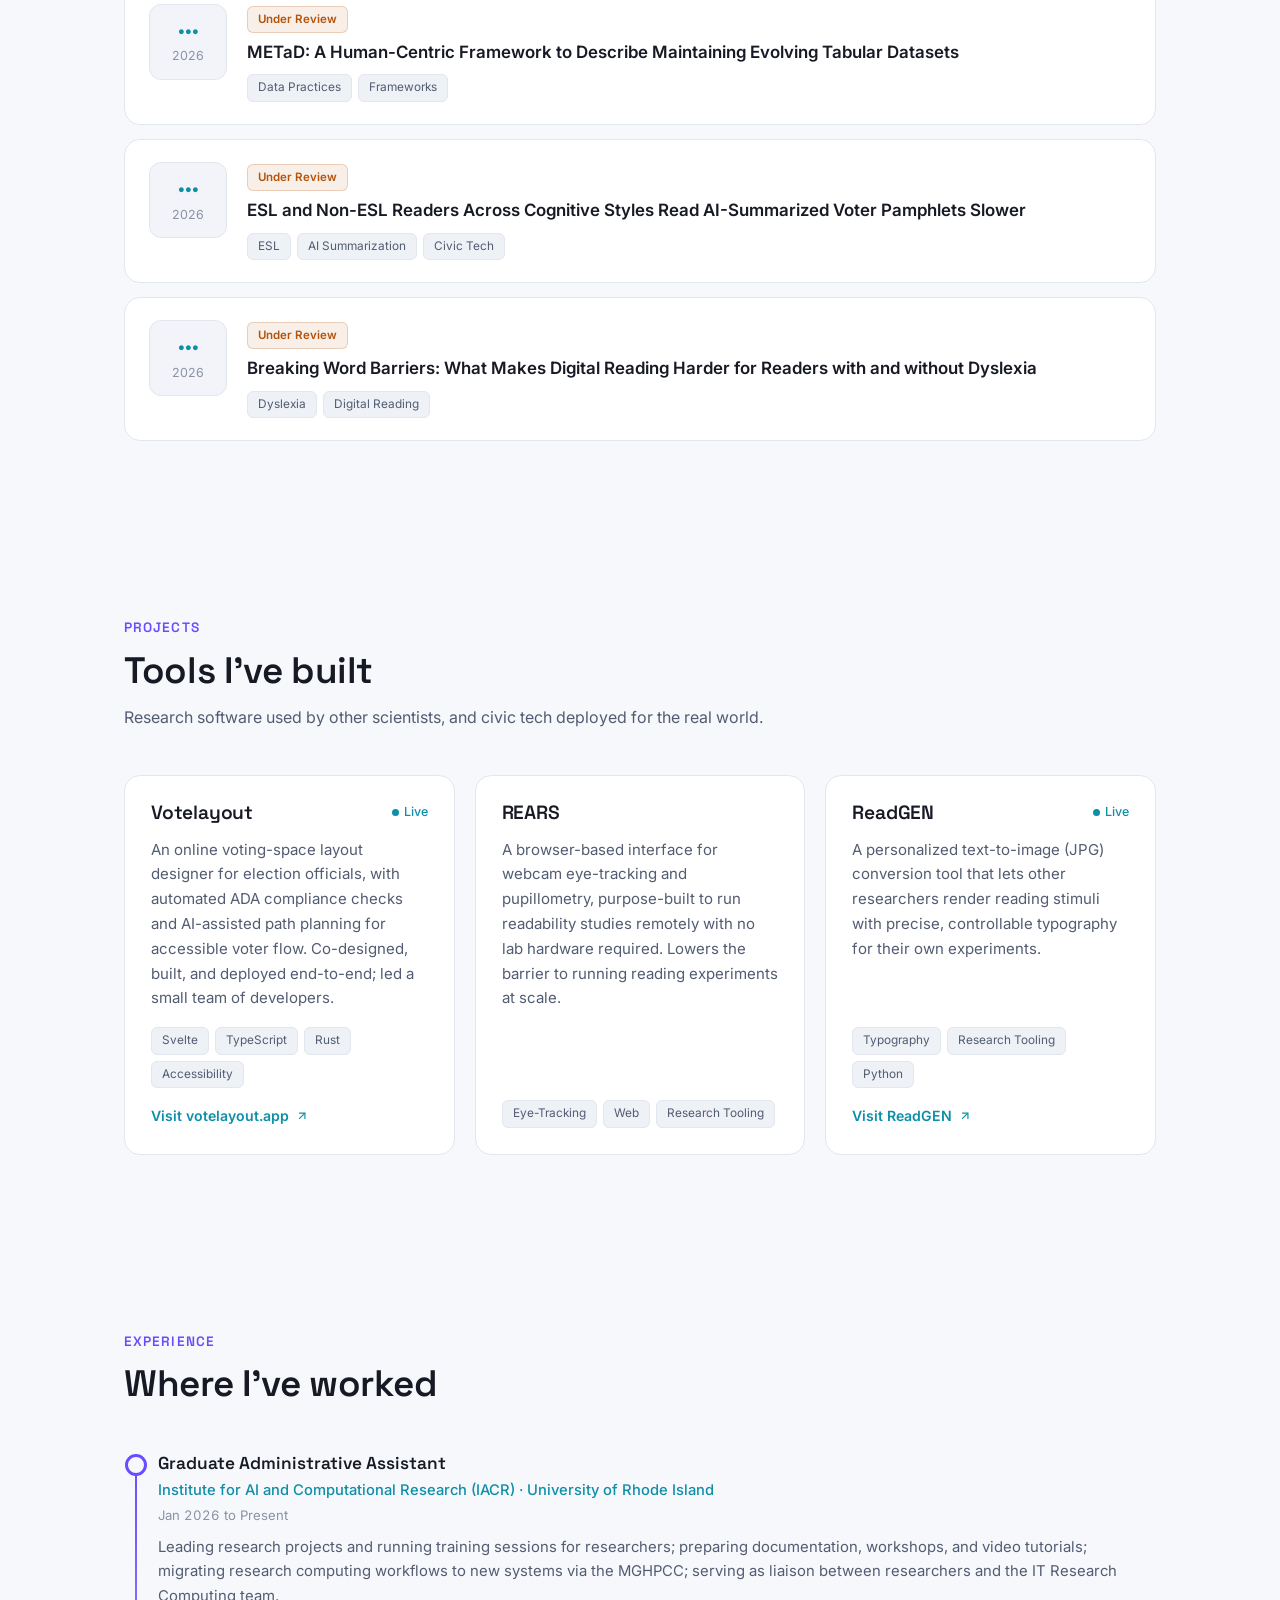
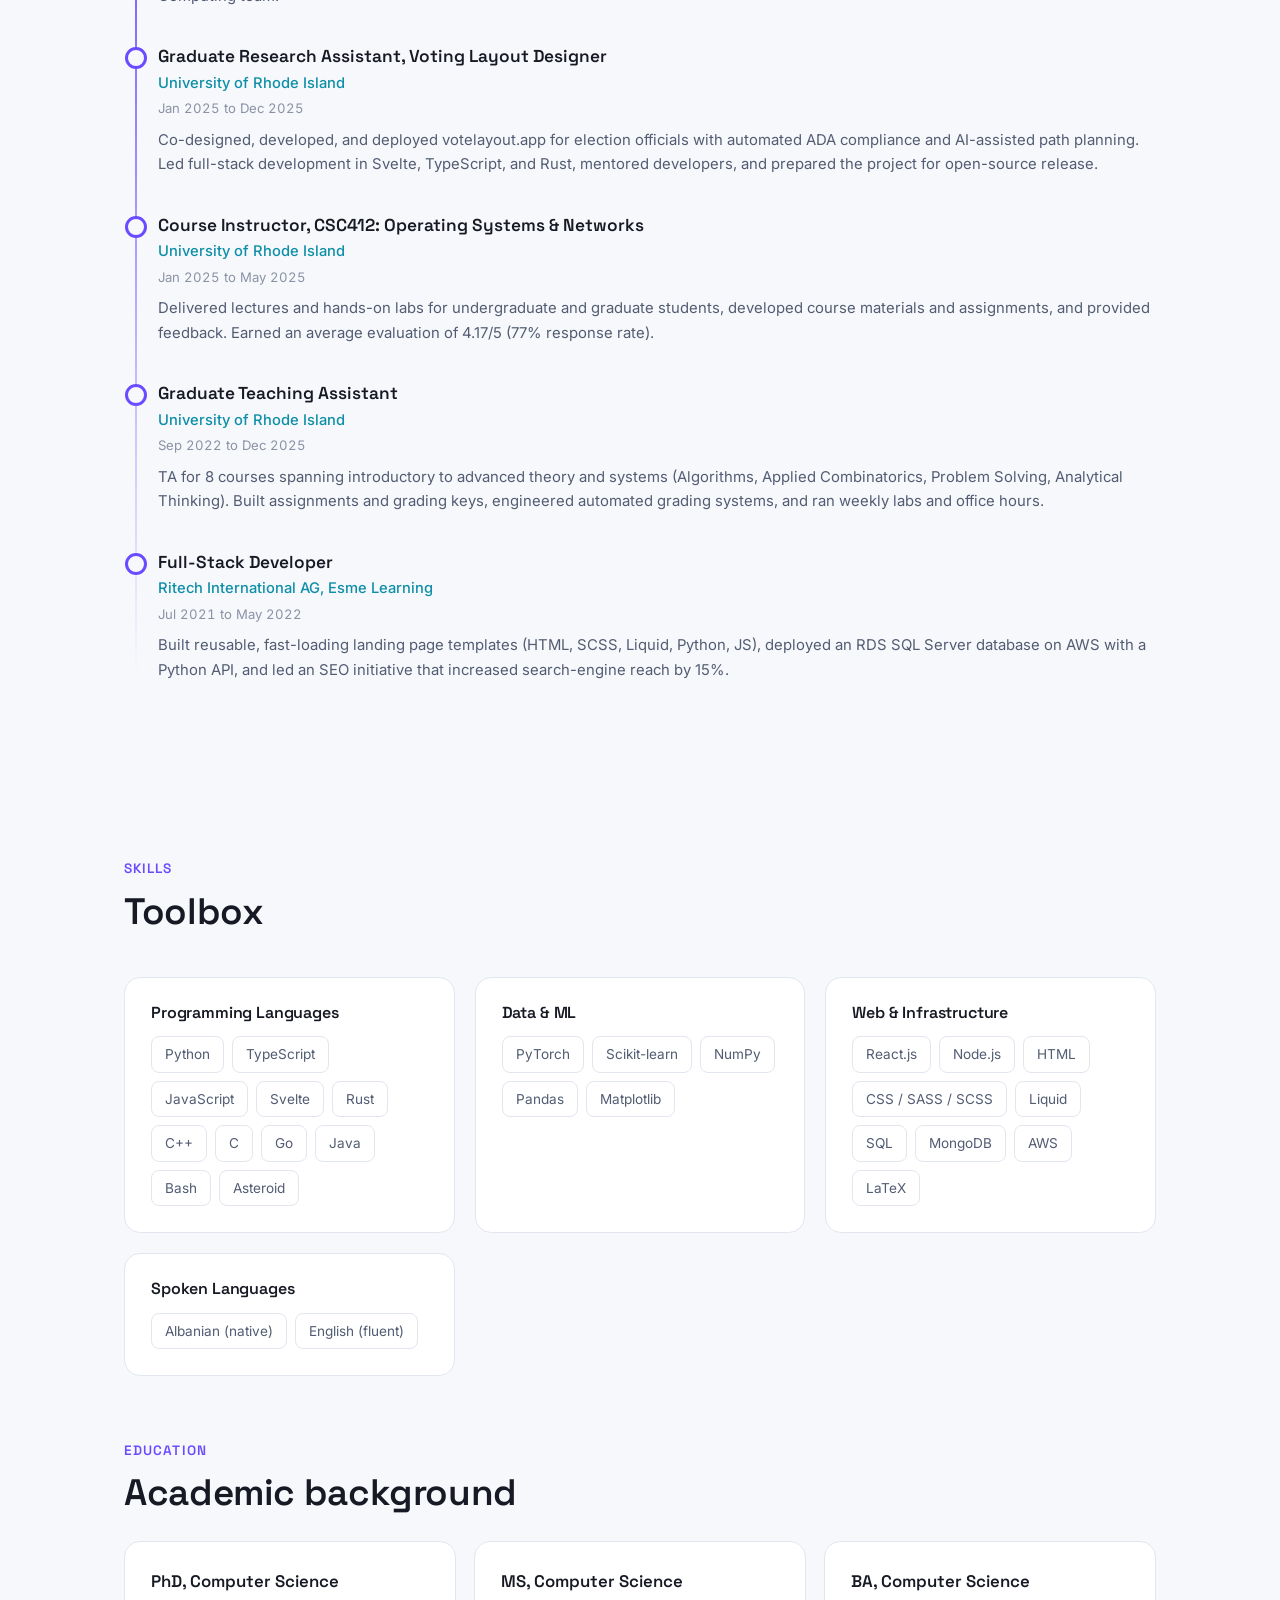
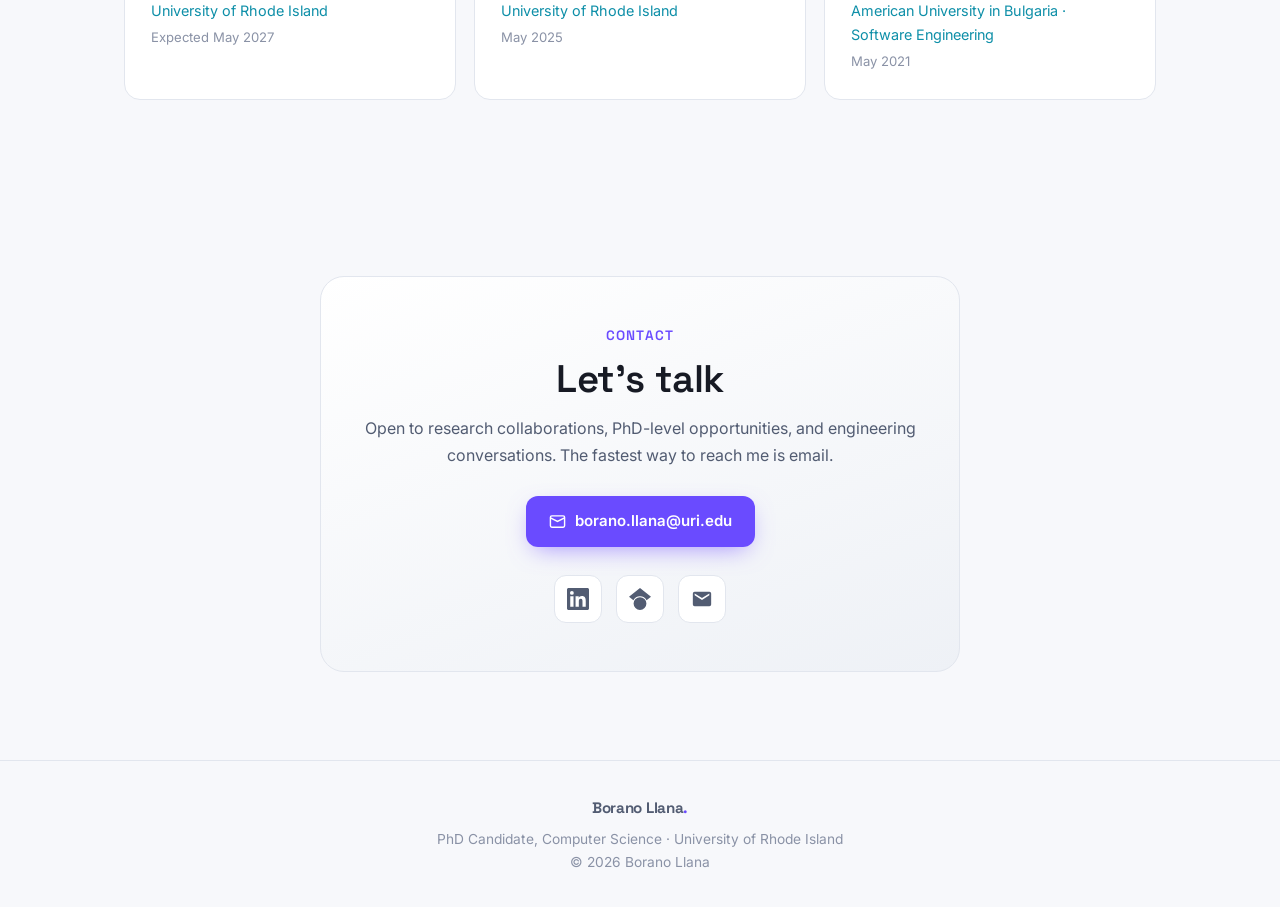
==== commit c0156d82: "fixed lazyloading" ====
--- a/index.html
+++ b/index.html
@@ -709,6 +709,7 @@
   <div class="wrap">
     <span class="brand">Borano Llana<span style="color:var(--accent)">.</span></span>
     <div>PhD Candidate, Computer Science · University of Rhode Island</div>
+    <div>&copy; <span id="year"></span> Borano Llana</div>
   </div>
 </footer>
 
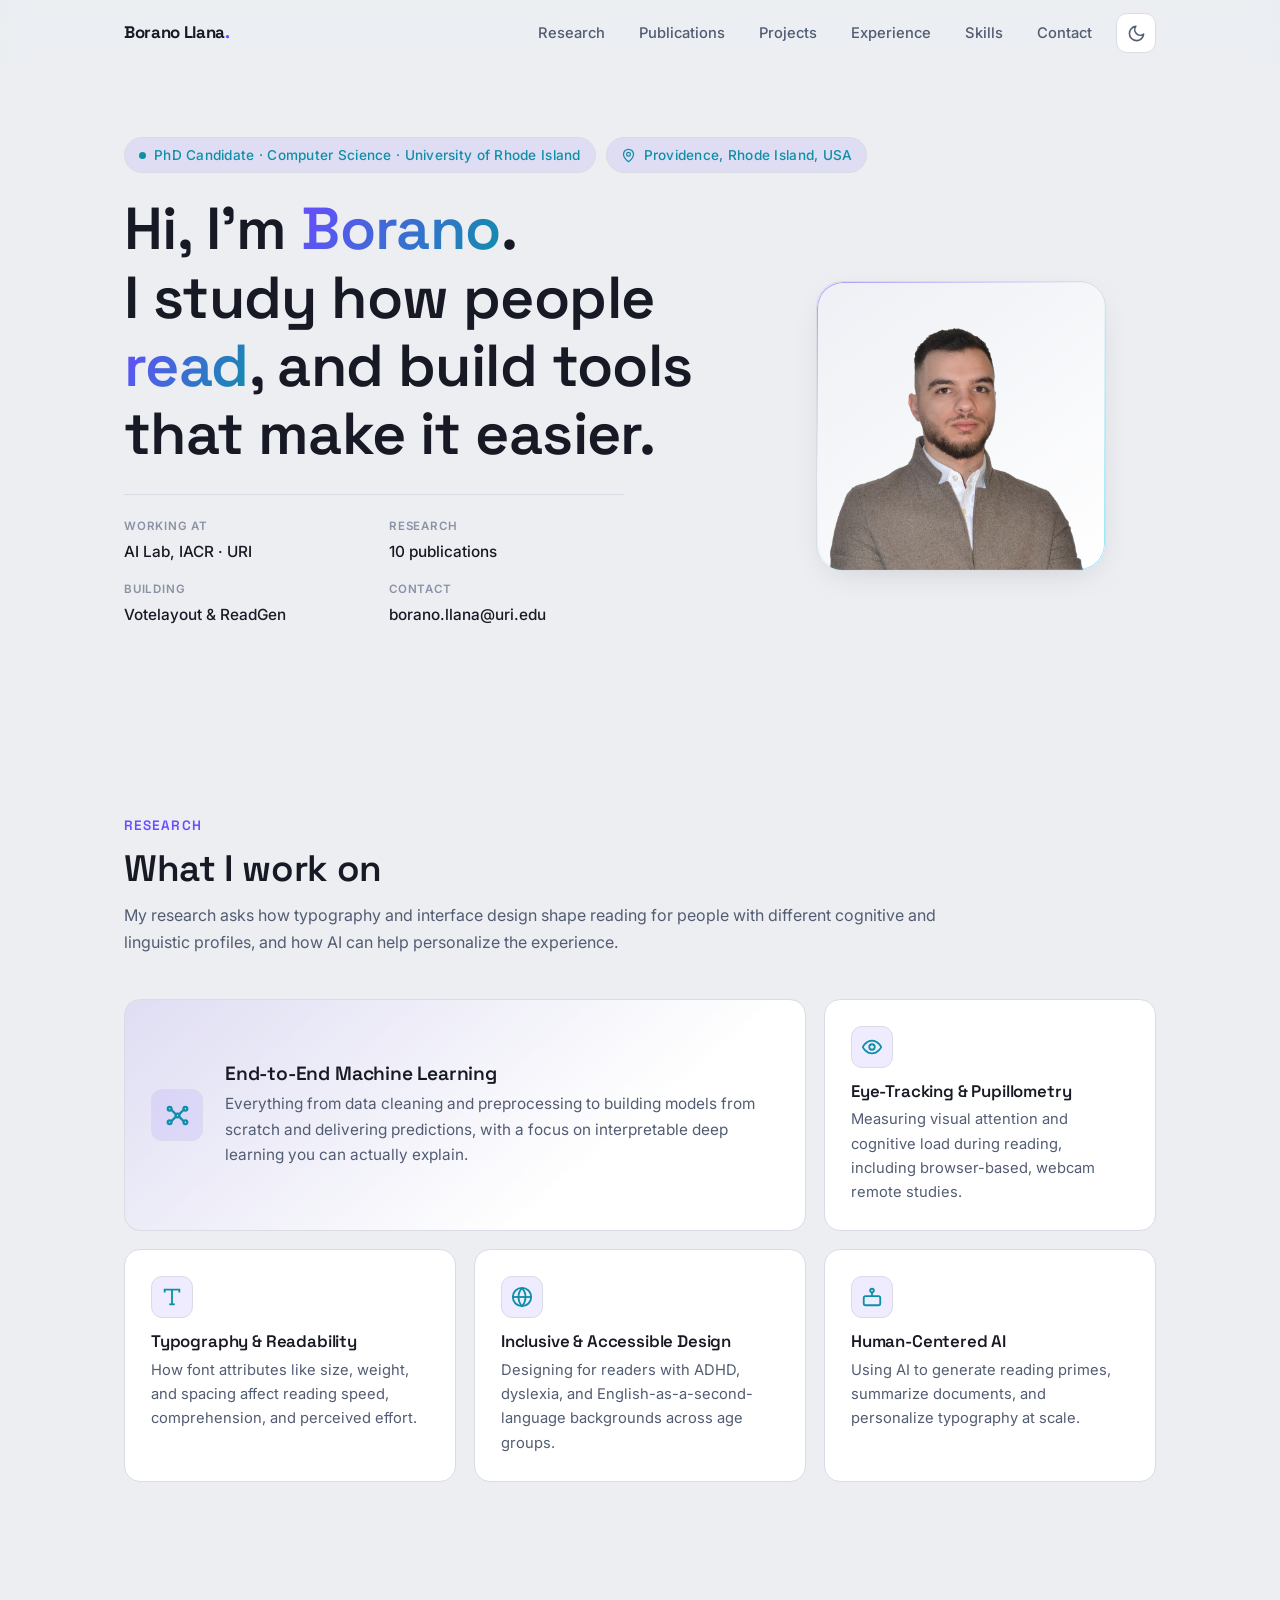
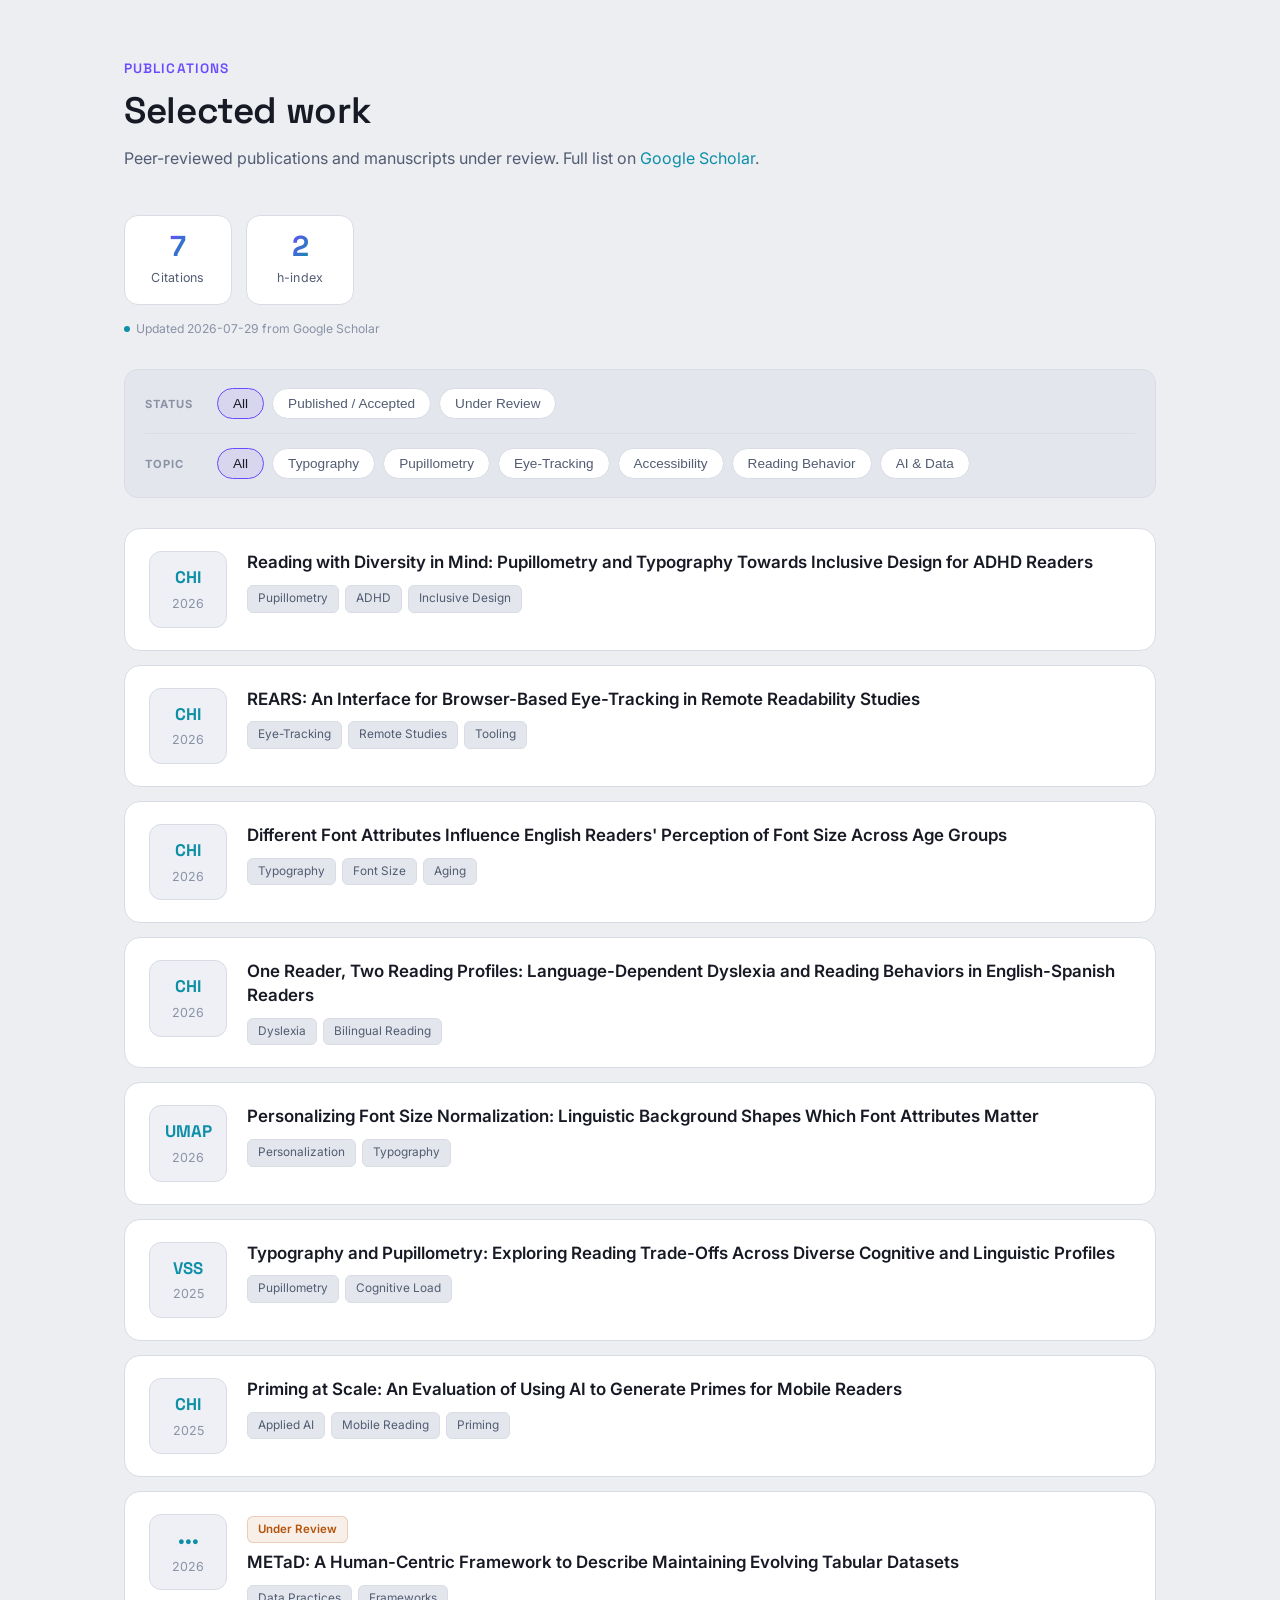
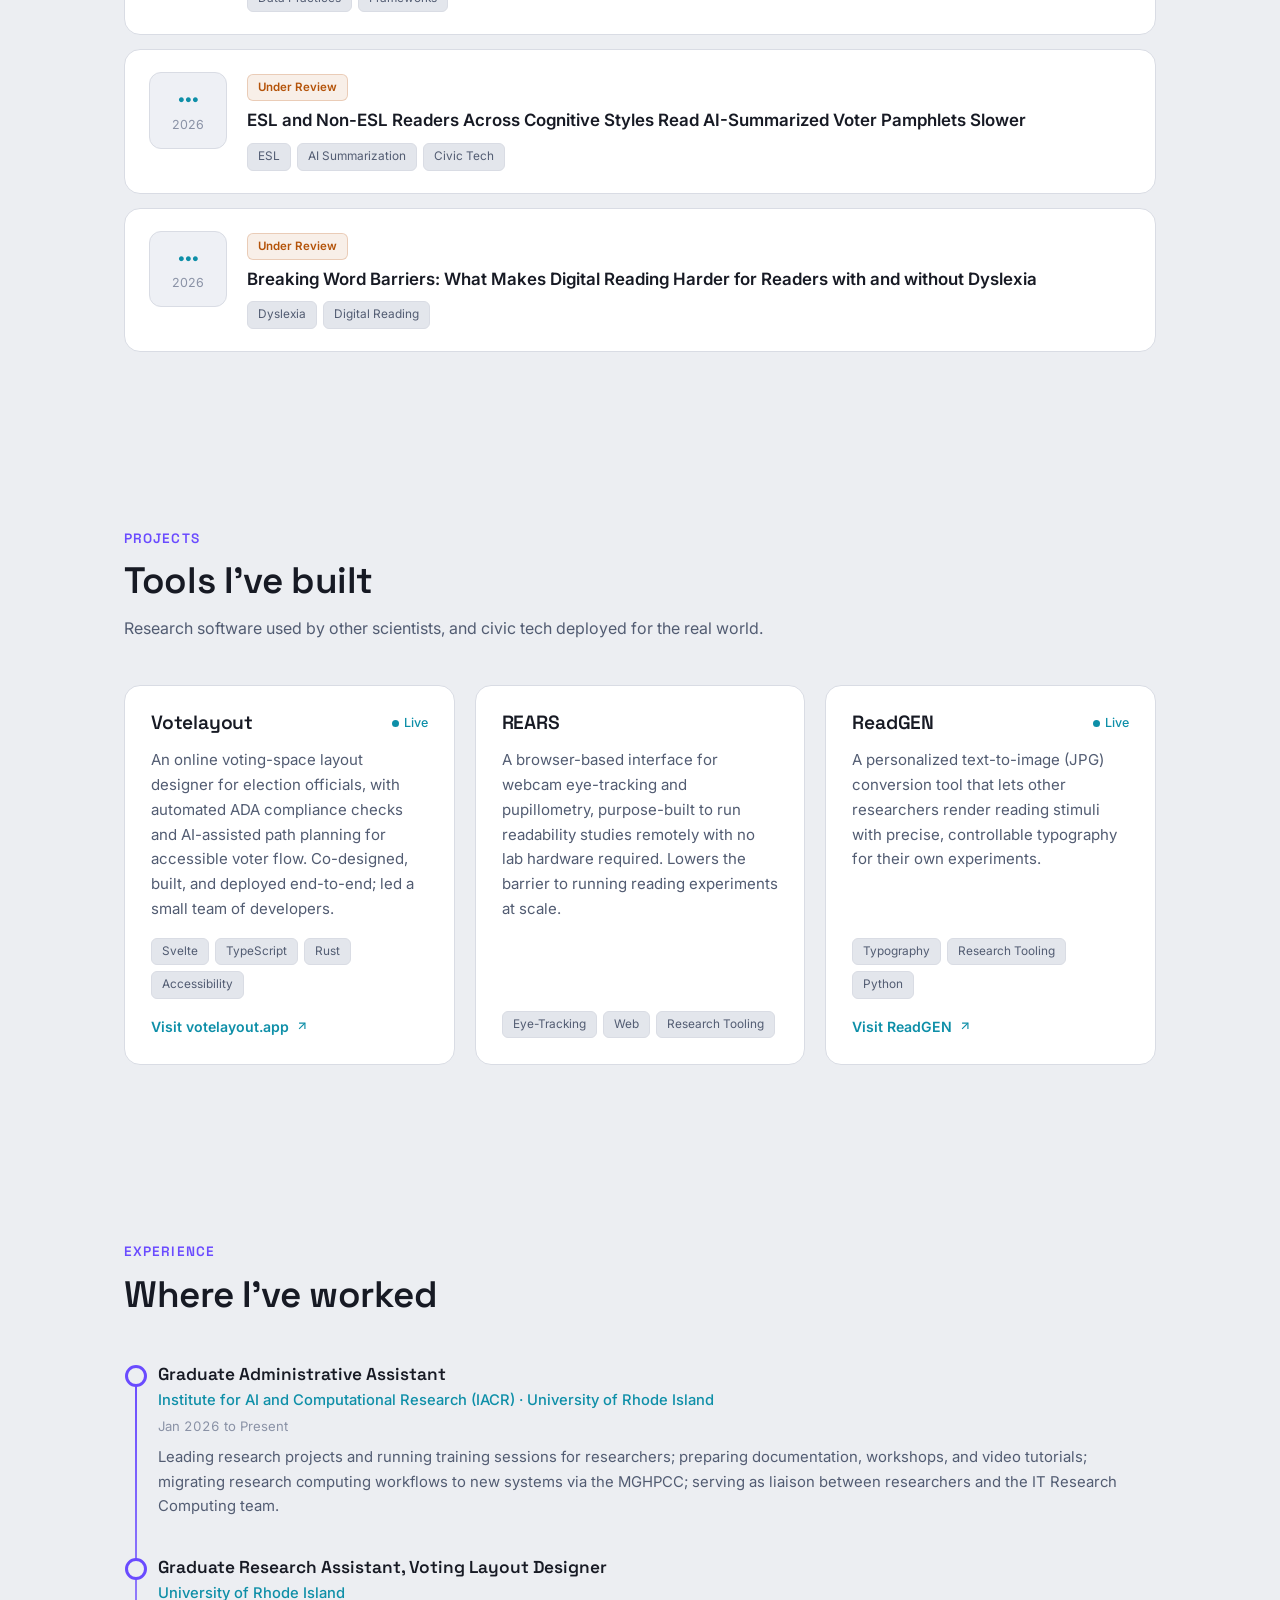
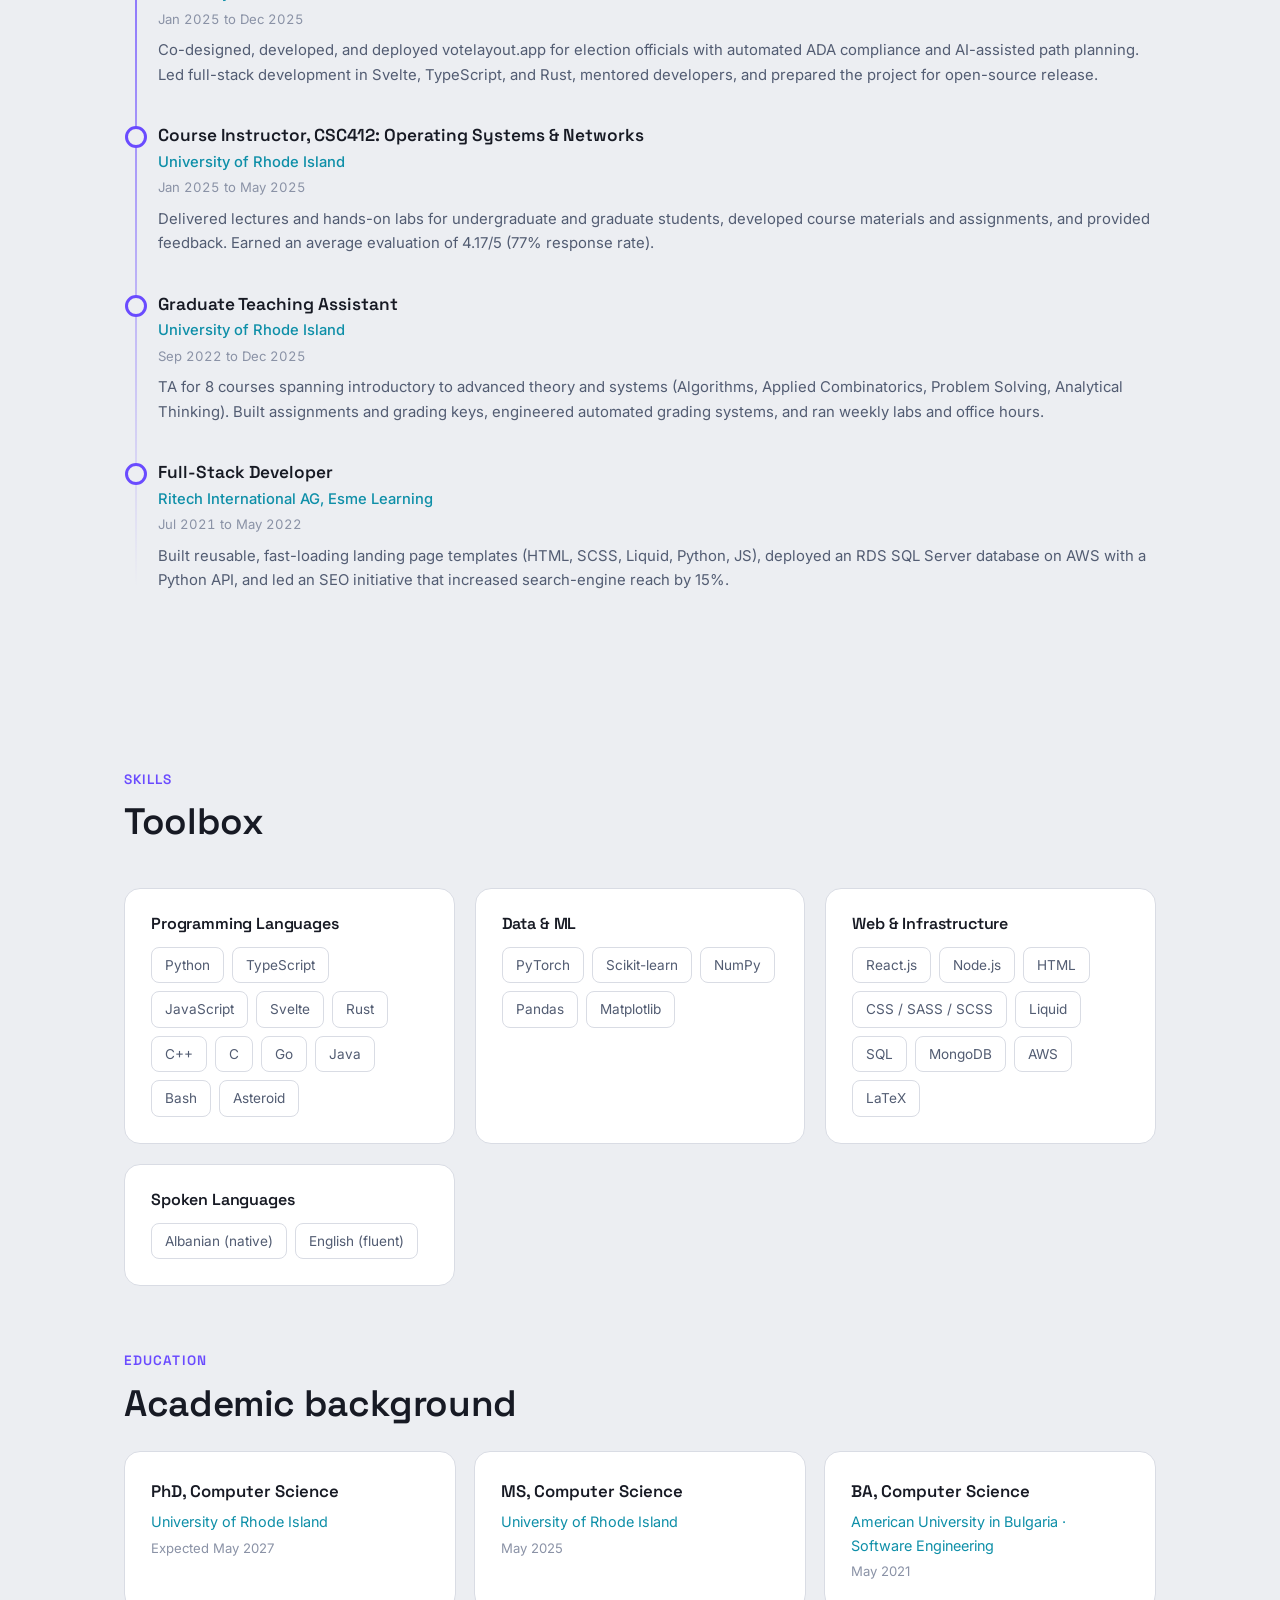
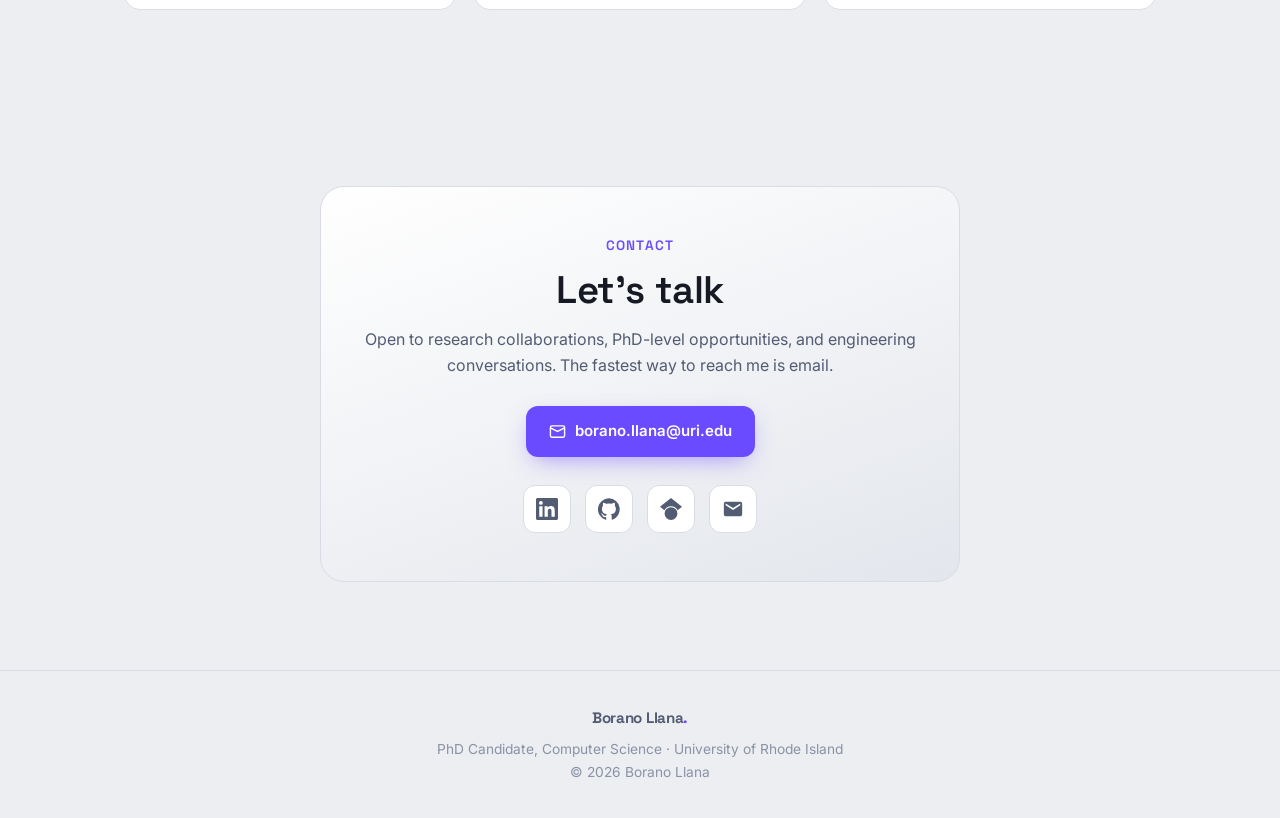
==== commit c633d6c4: "getting it ready for google indexing+extra magic" ====
--- a/index.html
+++ b/index.html
@@ -10,314 +10,15 @@
 <meta property="og:title" content="Borano Llana | CS PhD Researcher">
 <meta property="og:description" content="HCI researcher & full-stack engineer working on readability, typography, accessibility, and eye-tracking.">
 <meta property="og:type" content="website">
+<meta property="og:url" content="https://borillana.github.io/">
+<meta property="og:image" content="https://borillana.github.io/headshot.webp">
+<link rel="canonical" href="https://borillana.github.io/">
 <link rel="icon" href="favicon.svg" type="image/svg+xml">
 <link rel="preconnect" href="https://fonts.googleapis.com">
 <link rel="preconnect" href="https://fonts.gstatic.com" crossorigin>
 <link href="https://fonts.googleapis.com/css2?family=Space+Grotesk:wght@400;500;600;700&family=Inter:wght@400;500;600&display=swap" rel="stylesheet">
-<style>
-  /* ---------- THEME TOKENS ---------- */
-  :root, html[data-theme="dark"]{
-    --bg:#0a0c12;
-    --bg-2:#0f121b;
-    --surface:#141826;
-    --surface-2:#1a1f30;
-    --border:#252b3d;
-    --text:#e8eaf0;
-    --muted:#9aa3b8;
-    --faint:#6b7387;
-    --accent:#7c5cff;
-    --accent-2:#22d3ee;
-    --accent-soft:rgba(124,92,255,0.12);
-    --nav-bg:rgba(10,12,18,0.72);
-    --amber-text:#fbbf24;
-    --amber-bg:rgba(251,191,36,.1);
-    --amber-border:rgba(251,191,36,.25);
-    --radius:16px;
-    --maxw:1080px;
-    --shadow:0 10px 40px -12px rgba(0,0,0,0.6);
-  }
-  html[data-theme="light"]{
-    --bg:#f7f8fb;
-    --bg-2:#eef1f6;
-    --surface:#ffffff;
-    --surface-2:#f2f4f9;
-    --border:#e2e6ee;
-    --text:#171a24;
-    --muted:#525c72;
-    --faint:#8a92a6;
-    --accent:#6a4bff;
-    --accent-2:#0e8fa8;
-    --accent-soft:rgba(106,75,255,0.10);
-    --nav-bg:rgba(247,248,251,0.80);
-    --amber-text:#b45309;
-    --amber-bg:rgba(180,83,9,.09);
-    --amber-border:rgba(180,83,9,.22);
-    --shadow:0 10px 34px -14px rgba(23,26,36,0.18);
-  }
-  *{box-sizing:border-box;margin:0;padding:0}
-  html{scroll-behavior:smooth;scroll-padding-top:90px}
-  body{
-    background:var(--bg);
-    color:var(--text);
-    font-family:'Inter',system-ui,-apple-system,Segoe UI,Roboto,sans-serif;
-    line-height:1.65;
-    font-size:16px;
-    -webkit-font-smoothing:antialiased;
-    overflow-x:hidden;
-    transition:background .3s ease, color .3s ease;
-  }
-  a{color:inherit;text-decoration:none}
-  h1,h2,h3,h4{font-family:'Space Grotesk',sans-serif;line-height:1.15;font-weight:600;letter-spacing:-0.01em}
-  .wrap{max-width:var(--maxw);margin:0 auto;padding:0 24px}
-  section{padding:88px 0;position:relative}
-  .accent{color:var(--accent-2)}
-  .grad-text{
-    background:linear-gradient(120deg,var(--accent),var(--accent-2));
-    -webkit-background-clip:text;background-clip:text;color:transparent;
-  }
-
-  /* ---------- NAV ---------- */
-  header.nav{
-    position:sticky;top:0;z-index:50;
-    backdrop-filter:blur(14px);
-    background:var(--nav-bg);
-    border-bottom:1px solid transparent;
-    transition:border-color .3s, background .3s;
-  }
-  header.nav.scrolled{border-bottom:1px solid var(--border)}
-  .nav-inner{display:flex;align-items:center;justify-content:space-between;height:66px}
-  .brand{font-family:'Space Grotesk';font-weight:700;font-size:1.05rem;letter-spacing:-0.02em}
-  .brand .dot{color:var(--accent)}
-  .nav-links{display:flex;gap:6px;align-items:center}
-  .nav-links a{
-    color:var(--muted);font-size:0.92rem;font-weight:500;
-    padding:8px 14px;border-radius:10px;transition:color .2s,background .2s;
-  }
-  .nav-links a:hover{color:var(--text);background:var(--surface)}
-  .nav-cluster{display:flex;align-items:center;gap:10px}
-  .nav-toggle{display:none;background:none;border:none;color:var(--text);cursor:pointer;padding:8px}
-  .nav-toggle svg{width:26px;height:26px}
-  .theme-toggle{
-    display:flex;align-items:center;justify-content:center;
-    width:40px;height:40px;border-radius:11px;
-    background:var(--surface);border:1px solid var(--border);color:var(--muted);
-    cursor:pointer;transition:all .2s;flex-shrink:0;
-  }
-  .theme-toggle:hover{color:var(--text);border-color:var(--accent);transform:translateY(-2px)}
-  .theme-toggle svg{width:19px;height:19px}
-  .theme-toggle .icon-moon{display:none}
-  html[data-theme="light"] .theme-toggle .icon-sun{display:none}
-  html[data-theme="light"] .theme-toggle .icon-moon{display:block}
-  /* ---------- HERO ---------- */
-  .hero{padding-top:70px;padding-bottom:70px}
-  .hero-grid{display:grid;grid-template-columns:1.5fr 1fr;gap:56px;align-items:center}
-  .eyebrow{
-    display:inline-flex;align-items:center;gap:8px;
-    color:var(--accent-2);font-weight:500;font-size:0.85rem;letter-spacing:0.02em;
-    background:var(--accent-soft);border:1px solid var(--border);
-    padding:6px 14px;border-radius:999px;margin-bottom:22px;
-  }
-  .eyebrow .pulse{width:7px;height:7px;border-radius:50%;background:var(--accent-2);box-shadow:0 0 0 0 rgba(34,211,238,.6);animation:pulse 2.4s infinite}
-  @keyframes pulse{0%{box-shadow:0 0 0 0 rgba(34,211,238,.5)}70%{box-shadow:0 0 0 8px rgba(34,211,238,0)}100%{box-shadow:0 0 0 0 rgba(34,211,238,0)}}
-  .hero h1{font-size:clamp(2.4rem,5.5vw,3.7rem);margin-bottom:18px}
-  .hero .lede{font-size:1.12rem;color:var(--muted);max-width:560px;margin-bottom:14px}
-  .hero .sub{color:var(--faint);font-size:0.98rem;margin-bottom:30px;max-width:540px}
-  .cta-row{display:flex;flex-wrap:wrap;gap:12px}
-  .btn{
-    display:inline-flex;align-items:center;gap:9px;
-    font-weight:600;font-size:0.94rem;padding:12px 22px;border-radius:12px;
-    transition:transform .18s ease, box-shadow .18s ease, background .2s;
-    border:1px solid var(--border);cursor:pointer;
-  }
-  .btn svg{width:17px;height:17px}
-  .btn-primary{background:linear-gradient(120deg,var(--accent),#6a4bff);border-color:transparent;color:#fff;box-shadow:0 8px 24px -8px rgba(124,92,255,.7)}
-  .btn-primary:hover{transform:translateY(-2px);box-shadow:0 14px 30px -8px rgba(124,92,255,.8)}
-  .btn-ghost{background:var(--surface);color:var(--text)}
-  .btn-ghost:hover{background:var(--surface-2);transform:translateY(-2px)}
-
-  /* photo */
-  .photo-wrap{display:flex;justify-content:center}
-  .photo{
-    position:relative;width:290px;height:290px;border-radius:26px;
-    background:
-      linear-gradient(145deg,var(--surface-2),var(--surface));
-    border:1px solid var(--border);
-    display:flex;align-items:center;justify-content:center;flex-direction:column;
-    overflow:hidden;box-shadow:var(--shadow);
-  }
-  .photo::after{content:"";position:absolute;inset:0;border-radius:26px;padding:1px;
-    background:linear-gradient(145deg,rgba(124,92,255,.6),transparent 40%,rgba(34,211,238,.5));
-    -webkit-mask:linear-gradient(#000 0 0) content-box,linear-gradient(#000 0 0);
-    -webkit-mask-composite:xor;mask-composite:exclude;pointer-events:none}
-  .photo img{width:100%;height:100%;object-fit:cover;display:none}
-  .photo.has-img img{display:block}
-  .photo.has-img .ph-inner{display:none}
-  .ph-inner{text-align:center;color:var(--faint);padding:20px}
-  .ph-inner .initials{font-family:'Space Grotesk';font-size:3.6rem;font-weight:700;
-    background:linear-gradient(120deg,var(--accent),var(--accent-2));-webkit-background-clip:text;background-clip:text;color:transparent}
-  .ph-inner .hint{font-size:0.78rem;margin-top:8px;color:var(--faint)}
-
-  /* ---------- SECTION HEADINGS ---------- */
-  .sec-head{margin-bottom:44px}
-  .sec-tag{color:var(--accent);font-family:'Space Grotesk';font-weight:600;font-size:0.85rem;letter-spacing:0.08em;text-transform:uppercase;display:block;margin-bottom:10px}
-  .sec-head h2{font-size:clamp(1.7rem,3.5vw,2.3rem)}
-  .sec-head p{color:var(--muted);margin-top:12px;max-width:840px}
-
-  /* ---------- CARDS / GRID ---------- */
-  .card{
-    background:var(--surface);border:1px solid var(--border);border-radius:var(--radius);
-    padding:26px;transition:transform .2s ease, border-color .2s, box-shadow .2s;
-  }
-  .card:hover{transform:translateY(-4px);border-color:#39406090;box-shadow:var(--shadow)}
-
-  /* research interests */
-  /* 5 cards: 3-col grid, first card featured across 2 cols -> both rows fill evenly */
-  .interests{display:grid;grid-template-columns:repeat(3,1fr);gap:18px}
-  .interest .ico{width:42px;height:42px;border-radius:11px;background:var(--accent-soft);display:flex;align-items:center;justify-content:center;margin-bottom:14px;border:1px solid var(--border);flex-shrink:0}
-  .interest .ico svg{width:22px;height:22px;stroke:var(--accent-2)}
-  .interest h3{font-size:1.05rem;margin-bottom:6px}
-  .interest p{color:var(--muted);font-size:0.92rem}
-  .interest.featured{grid-column:span 2;display:flex;flex-direction:row;align-items:center;gap:22px;
-    background:linear-gradient(140deg,var(--accent-soft),var(--surface) 70%)}
-  .interest.featured .ico{margin-bottom:0;width:52px;height:52px}
-  .interest.featured .ico svg{width:27px;height:27px}
-  .interest.featured h3{font-size:1.2rem}
-  .interest.featured p{font-size:0.96rem}
-  @media(max-width:860px){
-    .interests{grid-template-columns:repeat(2,1fr)}
-    .interest.featured{grid-column:span 2}
-  }
-  @media(max-width:560px){
-    .interests{grid-template-columns:1fr}
-    .interest.featured{grid-column:span 1;flex-direction:column;align-items:flex-start;gap:0}
-    .interest.featured .ico{margin-bottom:14px}
-  }
-
-  /* publications */
-  .filter-bar{display:flex;flex-direction:column;gap:14px;margin-bottom:30px;
-    background:var(--bg-2);border:1px solid var(--border);border-radius:14px;padding:18px 20px}
-  .filter-group{display:flex;align-items:center;gap:8px;flex-wrap:wrap}
-  .filter-group + .filter-group{padding-top:14px;border-top:1px solid var(--border)}
-  .filter-label{font-size:0.7rem;font-weight:700;letter-spacing:0.09em;text-transform:uppercase;
-    color:var(--faint);width:64px;flex-shrink:0}
-  .chip-btn{background:var(--surface);border:1px solid var(--border);color:var(--muted);font-size:0.85rem;font-weight:500;padding:7px 15px;border-radius:999px;cursor:pointer;transition:all .18s}
-  .chip-btn:hover{color:var(--text);border-color:var(--accent)}
-  .chip-btn.active{background:var(--accent-soft);border-color:var(--accent);color:var(--text)}
-  /* google scholar stats */
-  .scholar-stats{display:flex;flex-wrap:wrap;align-items:stretch;gap:14px;margin-bottom:30px}
-  .scholar-stats .stat{display:flex;flex-direction:column;align-items:center;justify-content:center;
-    min-width:108px;padding:16px 22px;border-radius:14px;background:var(--surface);border:1px solid var(--border);
-    transition:transform .2s ease, border-color .2s}
-  .scholar-stats a.stat:hover{transform:translateY(-3px);border-color:var(--accent)}
-  .stat-num{font-family:'Space Grotesk';font-weight:700;font-size:1.8rem;line-height:1;
-    background:linear-gradient(120deg,var(--accent),var(--accent-2));-webkit-background-clip:text;background-clip:text;color:transparent}
-  .stat-label{font-size:0.78rem;color:var(--muted);margin-top:7px;letter-spacing:0.02em}
-  .stat-updated{flex-basis:100%;font-size:0.76rem;color:var(--faint);display:flex;align-items:center;gap:6px}
-  .stat-updated .live-dot{width:6px;height:6px;border-radius:50%;background:var(--accent-2)}
-  .pub-list{display:flex;flex-direction:column;gap:14px}
-  .pub{display:flex;gap:20px;align-items:flex-start;padding:22px 24px}
-  .venue{flex-shrink:0;display:flex;flex-direction:column;align-items:center;justify-content:center;
-    min-width:78px;padding:12px 10px;border-radius:12px;background:var(--surface-2);border:1px solid var(--border)}
-  .venue .v-name{font-family:'Space Grotesk';font-weight:700;font-size:1.05rem;color:var(--accent-2)}
-  .venue .v-year{font-size:0.78rem;color:var(--faint);margin-top:2px}
-  .pub-body h3{font-size:1.06rem;line-height:1.4;margin-bottom:6px;font-family:'Inter';font-weight:600;letter-spacing:0}
-  .pub-body .tags{display:flex;flex-wrap:wrap;gap:6px;margin-top:10px}
-  .tag{font-size:0.74rem;color:var(--muted);background:var(--bg-2);border:1px solid var(--border);padding:3px 10px;border-radius:6px}
-  .status-pill{font-size:0.72rem;font-weight:600;padding:3px 10px;border-radius:6px;display:inline-block}
-  .status-review{color:var(--amber-text);background:var(--amber-bg);border:1px solid var(--amber-border)}
-
-  /* projects */
-  .proj-grid{display:grid;grid-template-columns:repeat(auto-fit,minmax(300px,1fr));gap:20px}
-  .proj{display:flex;flex-direction:column}
-  .proj .top{display:flex;align-items:center;justify-content:space-between;margin-bottom:14px}
-  .proj h3{font-size:1.2rem}
-  .proj .live{font-size:0.78rem;color:var(--accent-2);display:inline-flex;align-items:center;gap:5px;font-weight:500}
-  .proj p{color:var(--muted);font-size:0.94rem;flex-grow:1}
-  .proj .stack{display:flex;flex-wrap:wrap;gap:6px;margin-top:16px}
-  .proj-link{margin-top:16px;font-size:0.88rem;color:var(--accent-2);font-weight:600;display:inline-flex;align-items:center;gap:6px}
-  .proj-link svg{width:14px;height:14px;transition:transform .18s}
-  .proj:hover .proj-link svg{transform:translate(3px,-3px)}
-
-  /* timeline */
-  .timeline{position:relative;padding-left:34px}
-  .timeline::before{content:"";position:absolute;left:11px;top:6px;bottom:6px;width:2px;background:linear-gradient(var(--accent),transparent)}
-  .tl-item{position:relative;padding-bottom:34px}
-  .tl-item:last-child{padding-bottom:0}
-  .tl-item::before{content:"";position:absolute;left:-33px;top:5px;width:16px;height:16px;border-radius:50%;background:var(--bg);border:3px solid var(--accent)}
-  .tl-item .role{font-family:'Space Grotesk';font-weight:600;font-size:1.08rem}
-  .tl-item .org{color:var(--accent-2);font-size:0.92rem;font-weight:500}
-  .tl-item .when{color:var(--faint);font-size:0.82rem;margin:3px 0 8px;font-variant-numeric:tabular-nums}
-  .tl-item p{color:var(--muted);font-size:0.93rem}
-
-  /* skills */
-  .skills-grid{display:grid;grid-template-columns:repeat(auto-fit,minmax(280px,1fr));gap:20px}
-  .skill-cat h3{font-size:1rem;margin-bottom:14px;color:var(--text)}
-  .skill-cat h3 span{color:var(--faint);font-weight:400;font-size:0.85rem}
-  .chips{display:flex;flex-wrap:wrap;gap:8px}
-  .chips span{font-size:0.85rem;color:var(--muted);background:var(--surface);border:1px solid var(--border);padding:6px 13px;border-radius:8px;transition:all .18s}
-  .chips span:hover{color:var(--text);border-color:var(--accent);transform:translateY(-2px)}
-
-  /* education */
-  .edu-grid{display:grid;grid-template-columns:repeat(auto-fit,minmax(260px,1fr));gap:18px;margin-top:26px}
-  .edu .deg{font-family:'Space Grotesk';font-weight:600;font-size:1.05rem}
-  .edu .sch{color:var(--accent-2);font-size:0.9rem;margin:4px 0}
-  .edu .yr{color:var(--faint);font-size:0.82rem}
-
-  /* contact */
-  .contact{text-align:center}
-  .contact-card{max-width:640px;margin:0 auto;padding:48px 34px;text-align:center;
-    background:linear-gradient(160deg,var(--surface),var(--bg-2));border:1px solid var(--border);border-radius:24px}
-  .contact-card h2{font-size:clamp(1.8rem,4vw,2.4rem);margin-bottom:14px}
-  .contact-card p{color:var(--muted);margin-bottom:28px}
-  .social-row{display:flex;gap:14px;justify-content:center;flex-wrap:wrap}
-  .social{width:48px;height:48px;border-radius:12px;background:var(--surface);border:1px solid var(--border);display:flex;align-items:center;justify-content:center;transition:all .2s}
-  .social:hover{transform:translateY(-3px);border-color:var(--accent);background:var(--surface-2)}
-  .social svg{width:22px;height:22px;fill:var(--muted);transition:fill .2s}
-  .social:hover svg{fill:var(--accent-2)}
-
-  footer{border-top:1px solid var(--border);padding:34px 0;text-align:center;color:var(--faint);font-size:0.86rem}
-  footer .brand{font-size:0.95rem;margin-bottom:8px;display:inline-block;color:var(--muted)}
-
-  /* reveal animation */
-  .reveal{opacity:0;transform:translateY(24px);transition:opacity .6s ease, transform .6s ease}
-  .reveal.in{opacity:1;transform:none}
-
-  /* ---------- RESPONSIVE ---------- */
-  @media(max-width:840px){
-    .hero-grid{grid-template-columns:1fr;gap:36px;text-align:center}
-    .hero .lede,.hero .sub{margin-left:auto;margin-right:auto}
-    .cta-row{justify-content:center}
-    .eyebrow{margin-left:auto;margin-right:auto}
-    .photo-wrap{order:-1}
-    .nav-links{
-      position:absolute;top:66px;left:0;right:0;flex-direction:column;align-items:stretch;
-      background:var(--bg-2);border-bottom:1px solid var(--border);padding:10px 16px;gap:2px;
-      display:none;
-    }
-    .nav-links.open{display:flex}
-    .nav-links a{padding:12px 14px}
-    .nav-toggle{display:block}
-    section{padding:66px 0}
-    .filter-label{width:100%}
-    .pub{flex-direction:column;gap:14px}
-    .venue{flex-direction:row;gap:8px;min-width:0;align-self:flex-start;padding:6px 14px}
-    .venue .v-year{margin-top:0}
-  }
-  @media(prefers-reduced-motion:reduce){
-    *{animation:none!important}
-    .reveal{opacity:1;transform:none;transition:none}
-    html{scroll-behavior:auto}
-  }
-</style>
-<script>
-  // Set theme before first paint to avoid a flash of the wrong theme.
-  (function(){
-    var t;
-    try{ t = localStorage.getItem('theme'); }catch(e){}
-    if(!t){ t = (window.matchMedia && window.matchMedia('(prefers-color-scheme: light)').matches) ? 'light' : 'dark'; }
-    document.documentElement.setAttribute('data-theme', t);
-  })();
-</script>
+<link rel="stylesheet" href="styles.css">
+<script src="theme-init.js"></script>
 </head>
 <body>
 
@@ -349,30 +50,32 @@
 
 <!-- ================= HERO ================= -->
 <section class="hero">
-  <div class="wrap hero-grid">
-    <div>
-      <span class="eyebrow"><span class="pulse"></span>PhD Candidate · University of Rhode Island</span>
-      <h1>Hi, I'm Borano. I study how people <span class="grad-text">read</span>, and build tools that make it easier.</h1>
-      <p class="lede">Human-computer interaction researcher and full-stack engineer working at the intersection of typography, accessibility, and applied AI.</p>
-      <p class="sub">I use eye-tracking and pupillometry to understand reading across cognitively and linguistically diverse populations, then ship the software that makes that research possible.</p>
-      <div class="cta-row">
-        <a href="#publications" class="btn btn-primary">
-          <svg viewBox="0 0 24 24" fill="none" stroke="currentColor" stroke-width="2"><path d="M4 19.5A2.5 2.5 0 0 1 6.5 17H20"/><path d="M6.5 2H20v20H6.5A2.5 2.5 0 0 1 4 19.5v-15A2.5 2.5 0 0 1 6.5 2z"/></svg>
-          View Publications
-        </a>
-        <a href="mailto:borano.llana@uri.edu" class="btn btn-ghost">
-          <svg viewBox="0 0 24 24" fill="none" stroke="currentColor" stroke-width="2"><rect x="2" y="4" width="20" height="16" rx="2"/><path d="m22 7-10 5L2 7"/></svg>
-          Get in touch
-        </a>
-      </div>
-    </div>
-    <div class="photo-wrap">
-      <!-- To add your headshot: drop a file named "headshot.jpg" in this folder. -->
-      <div class="photo" id="photo">
-        <img src="headshot.jpg" alt="Borano Llana" onerror="this.parentElement.classList.remove('has-img')">
-        <div class="ph-inner">
-          <div class="initials">BL</div>
-          <div class="hint">add headshot.jpg here</div>
+  <div class="wrap">
+    <div class="eyebrow-row">
+      <span class="eyebrow"><span class="pulse"></span>PhD Candidate · Computer Science · University of Rhode Island</span>
+      <span class="eyebrow eyebrow-loc">
+        <svg viewBox="0 0 24 24" fill="none" stroke="currentColor" stroke-width="2"><path d="M20 10c0 6-8 12-8 12s-8-6-8-12a8 8 0 0 1 16 0z"/><circle cx="12" cy="10" r="3"/></svg>
+        Providence, Rhode Island, USA
+      </span>
+    </div>
+    <div class="hero-grid">
+      <div>
+        <h1>Hi, I'm <span class="grad-text">Borano</span>.</br> I study how people <span class="grad-text">read</span>, and build tools that make it easier.</h1>
+        <div class="hero-facts">
+          <a class="hf" href="https://web.uri.edu/iacr/" target="_blank" rel="noopener"><span class="hf-label">Working at</span><span class="hf-val">AI Lab, IACR · URI</span></a>
+          <a class="hf" href="#publications"><span class="hf-label">Research</span><span class="hf-val">10 publications</span></a>
+          <a class="hf" href="#projects"><span class="hf-label">Building</span><span class="hf-val">Votelayout &amp; ReadGen</span></a>
+          <a class="hf" href="#contact"><span class="hf-label">Contact</span><span class="hf-val">borano.llana@uri.edu</span></a>
+        </div>
+      </div>
+      <div class="photo-wrap">
+        <!-- To add your headshot: drop a file named "headshot.webp" in this folder. -->
+        <div class="photo" id="photo">
+          <img src="headshot.webp" alt="Borano Llana" onerror="this.parentElement.classList.remove('has-img')">
+          <div class="ph-inner">
+            <div class="initials">BL</div>
+            <div class="hint">add headshot.webp here</div>
+          </div>
         </div>
       </div>
     </div>
@@ -437,7 +140,7 @@
         <span class="stat-num" data-stat="h_index">&hellip;</span>
         <span class="stat-label">h-index</span>
       </a>
-      <a class="stat" href="https://scholar.google.com/citations?user=yTtXA48AAAAJ&hl=en" target="_blank" rel="noopener">
+      <a class="stat" style="display:none;" href="https://scholar.google.com/citations?user=yTtXA48AAAAJ&hl=en" target="_blank" rel="noopener">
         <span class="stat-num" data-stat="i10_index">&hellip;</span>
         <span class="stat-label">i10-index</span>
       </a>
@@ -694,6 +397,9 @@
         <a class="social" href="https://www.linkedin.com/in/boranollana/" target="_blank" rel="noopener" aria-label="LinkedIn">
           <svg viewBox="0 0 24 24"><path d="M20.45 20.45h-3.56v-5.57c0-1.33-.02-3.04-1.85-3.04-1.85 0-2.14 1.45-2.14 2.94v5.67H9.34V9h3.42v1.56h.05c.48-.9 1.64-1.85 3.37-1.85 3.6 0 4.27 2.37 4.27 5.45v6.29zM5.34 7.43a2.07 2.07 0 1 1 0-4.14 2.07 2.07 0 0 1 0 4.14zM7.12 20.45H3.55V9h3.57v11.45zM22.22 0H1.77C.79 0 0 .77 0 1.72v20.56C0 23.23.79 24 1.77 24h20.45c.98 0 1.78-.77 1.78-1.72V1.72C24 .77 23.2 0 22.22 0z"/></svg>
         </a>
+        <a class="social" href="https://github.com/BoriLlana" target="_blank" rel="noopener" aria-label="GitHub">
+          <svg viewBox="0 0 24 24"><path d="M12 .3a12 12 0 0 0-3.8 23.4c.6.1.8-.3.8-.6v-2.2c-3.3.7-4-1.6-4-1.6-.5-1.4-1.3-1.7-1.3-1.7-1.1-.7 0-.7 0-.7 1.2.1 1.8 1.2 1.8 1.2 1 1.8 2.8 1.3 3.5 1 .1-.8.4-1.3.7-1.6-2.7-.3-5.4-1.3-5.4-5.9 0-1.3.5-2.4 1.2-3.2-.1-.3-.5-1.5.1-3.2 0 0 1-.3 3.3 1.2a11.5 11.5 0 0 1 6 0c2.3-1.5 3.3-1.2 3.3-1.2.6 1.7.2 2.9.1 3.2.8.8 1.2 1.9 1.2 3.2 0 4.6-2.7 5.6-5.4 5.9.4.4.8 1.1.8 2.2v3.3c0 .3.2.7.8.6A12 12 0 0 0 12 .3z"/></svg>
+        </a>
         <a class="social" href="https://scholar.google.com/citations?user=yTtXA48AAAAJ&hl=en" target="_blank" rel="noopener" aria-label="Google Scholar">
           <svg viewBox="0 0 24 24"><path d="M12 24a7 7 0 1 1 0-14 7 7 0 0 1 0 14zm0-24L0 9.5l4.84 3.77A8 8 0 0 1 12 9a8 8 0 0 1 7.16 4.27L24 9.5z"/></svg>
         </a>
@@ -713,84 +419,6 @@
   </div>
 </footer>
 
-<script>
-  // year
-  document.getElementById('year').textContent = new Date().getFullYear();
-
-  // theme toggle
-  const themeToggle = document.getElementById('themeToggle');
-  themeToggle.addEventListener('click', () => {
-    const next = document.documentElement.getAttribute('data-theme') === 'light' ? 'dark' : 'light';
-    document.documentElement.setAttribute('data-theme', next);
-    try { localStorage.setItem('theme', next); } catch (e) {}
-  });
-
-  // nav scrolled state
-  const nav = document.getElementById('nav');
-  window.addEventListener('scroll', () => nav.classList.toggle('scrolled', window.scrollY > 10));
-
-  // mobile menu
-  const toggle = document.getElementById('navToggle');
-  const links = document.getElementById('navLinks');
-  toggle.addEventListener('click', () => links.classList.toggle('open'));
-  links.querySelectorAll('a').forEach(a => a.addEventListener('click', () => links.classList.remove('open')));
-
-  // headshot presence
-  const photoImg = document.querySelector('#photo img');
-  if (photoImg.complete && photoImg.naturalWidth > 0) document.getElementById('photo').classList.add('has-img');
-  photoImg.addEventListener('load', () => { if (photoImg.naturalWidth > 0) document.getElementById('photo').classList.add('has-img'); });
-
-  // reveal on scroll
-  const io = new IntersectionObserver((entries) => {
-    entries.forEach(e => { if (e.isIntersecting){ e.target.classList.add('in'); io.unobserve(e.target); } });
-  }, { threshold: 0.12 });
-  document.querySelectorAll('.reveal').forEach(el => io.observe(el));
-
-  // publication filters (status AND topic)
-  const pubs = document.querySelectorAll('.pub[data-cat]');
-  let curStatus = 'all', curTopic = 'all';
-
-  function applyFilters(){
-    pubs.forEach(p => {
-      const okStatus = curStatus === 'all' || p.dataset.cat === curStatus;
-      const topics = (p.dataset.topics || '').split(' ');
-      const okTopic = curTopic === 'all' || topics.includes(curTopic);
-      p.style.display = (okStatus && okTopic) ? 'flex' : 'none';
-    });
-  }
-
-  function wireGroup(selector, onPick){
-    const btns = document.querySelectorAll(selector + ' .chip-btn');
-    btns.forEach(btn => btn.addEventListener('click', () => {
-      btns.forEach(b => b.classList.remove('active'));
-      btn.classList.add('active');
-      onPick(btn);
-      applyFilters();
-    }));
-  }
-  wireGroup('#statusFilters', btn => { curStatus = btn.dataset.filter; });
-  wireGroup('#topicFilters',  btn => { curTopic  = btn.dataset.topic; });
-
-  // Google Scholar stats: read the JSON that the GitHub Action refreshes.
-  fetch('scholar-stats.json', { cache: 'no-store' })
-    .then(r => r.ok ? r.json() : Promise.reject())
-    .then(d => {
-      let hasData = false;
-      document.querySelectorAll('#scholarStats [data-stat]').forEach(el => {
-        const v = d[el.dataset.stat];
-        if (v !== null && v !== undefined) { el.textContent = Number(v).toLocaleString(); hasData = true; }
-      });
-      const upd = document.getElementById('statUpdated');
-      if (hasData && d.updated) {
-        upd.innerHTML = '<span class="live-dot"></span>Updated ' + d.updated + ' from Google Scholar';
-      } else if (!hasData) {
-        upd.innerHTML = '<span class="live-dot"></span>Syncing with Google Scholar…';
-      }
-    })
-    .catch(() => {
-      const upd = document.getElementById('statUpdated');
-      if (upd) upd.innerHTML = '<span class="live-dot"></span>Stats sync pending';
-    });
-</script>
+<script src="script.js"></script>
 </body>
 </html>
--- a/styles.css
+++ b/styles.css
@@ -0,0 +1,311 @@
+  /* ---------- THEME TOKENS ---------- */
+  :root, html[data-theme="dark"]{
+    --bg:#14171f;
+    --bg-2:#191d27;
+    --surface:#1e2231;
+    --surface-2:#252a3b;
+    --border:#2c3244;
+    --text:#e8eaf0;
+    --muted:#9aa3b8;
+    --faint:#6b7387;
+    --accent:#7c5cff;
+    --accent-2:#22d3ee;
+    --accent-soft:rgba(124,92,255,0.12);
+    --nav-bg:rgba(20,23,31,0.72);
+    --amber-text:#fbbf24;
+    --amber-bg:rgba(251,191,36,.1);
+    --amber-border:rgba(251,191,36,.25);
+    --radius:16px;
+    --maxw:1080px;
+    --shadow:0 10px 40px -12px rgba(0,0,0,0.6);
+  }
+  html[data-theme="light"]{
+    --bg:#eceef2;
+    --bg-2:#e3e6ec;
+    --surface:#ffffff;
+    --surface-2:#eef0f5;
+    --border:#d9dce4;
+    --text:#171a24;
+    --muted:#525c72;
+    --faint:#8a92a6;
+    --accent:#6a4bff;
+    --accent-2:#0e8fa8;
+    --accent-soft:rgba(106,75,255,0.10);
+    --nav-bg:rgba(236,238,242,0.80);
+    --amber-text:#b45309;
+    --amber-bg:rgba(180,83,9,.09);
+    --amber-border:rgba(180,83,9,.22);
+    --shadow:0 10px 34px -14px rgba(23,26,36,0.18);
+  }
+  *{box-sizing:border-box;margin:0;padding:0}
+  html{scroll-behavior:smooth;scroll-padding-top:90px}
+  body{
+    background:var(--bg);
+    color:var(--text);
+    font-family:'Inter',system-ui,-apple-system,Segoe UI,Roboto,sans-serif;
+    line-height:1.65;
+    font-size:16px;
+    -webkit-font-smoothing:antialiased;
+    overflow-x:hidden;
+    transition:background .3s ease, color .3s ease;
+  }
+  a{color:inherit;text-decoration:none}
+  h1,h2,h3,h4{font-family:'Space Grotesk',sans-serif;line-height:1.15;font-weight:600;letter-spacing:-0.01em}
+  .wrap{max-width:var(--maxw);margin:0 auto;padding:0 24px}
+  section{padding:88px 0;position:relative}
+  .accent{color:var(--accent-2)}
+  .grad-text{
+    background:linear-gradient(120deg,var(--accent),var(--accent-2));
+    -webkit-background-clip:text;background-clip:text;color:transparent;
+  }
+
+  /* ---------- NAV ---------- */
+  header.nav{
+    position:sticky;top:0;z-index:50;
+    backdrop-filter:blur(14px);
+    background:var(--nav-bg);
+    border-bottom:1px solid transparent;
+    transition:border-color .3s, background .3s;
+  }
+  header.nav.scrolled{border-bottom:1px solid var(--border)}
+  .nav-inner{display:flex;align-items:center;justify-content:space-between;height:66px}
+  .brand{font-family:'Space Grotesk';font-weight:700;font-size:1.05rem;letter-spacing:-0.02em}
+  .brand .dot{color:var(--accent)}
+  .nav-links{display:flex;gap:6px;align-items:center}
+  .nav-links a{
+    color:var(--muted);font-size:0.92rem;font-weight:500;
+    padding:8px 14px;border-radius:10px;transition:color .2s,background .2s;
+  }
+  .nav-links a:hover{color:var(--text);background:var(--surface)}
+  .nav-cluster{display:flex;align-items:center;gap:10px}
+  .nav-toggle{display:none;background:none;border:none;color:var(--text);cursor:pointer;padding:8px}
+  .nav-toggle svg{width:26px;height:26px}
+  .theme-toggle{
+    display:flex;align-items:center;justify-content:center;
+    width:40px;height:40px;border-radius:11px;
+    background:var(--surface);border:1px solid var(--border);color:var(--muted);
+    cursor:pointer;transition:all .2s;flex-shrink:0;
+  }
+  .theme-toggle:hover{color:var(--text);border-color:var(--accent);transform:translateY(-2px)}
+  .theme-toggle svg{width:19px;height:19px}
+  .theme-toggle .icon-moon{display:none}
+  html[data-theme="light"] .theme-toggle .icon-sun{display:none}
+  html[data-theme="light"] .theme-toggle .icon-moon{display:block}
+  /* ---------- HERO ---------- */
+  .hero{padding-top:70px;padding-bottom:70px}
+  .hero-grid{display:grid;grid-template-columns:1.5fr 1fr;gap:56px;align-items:center}
+  .eyebrow-row{display:flex;flex-wrap:wrap;gap:10px;margin-bottom:22px}
+  .eyebrow{
+    display:inline-flex;align-items:center;gap:8px;
+    color:var(--accent-2);font-weight:500;font-size:0.85rem;letter-spacing:0.02em;
+    background:var(--accent-soft);border:1px solid var(--border);
+    padding:6px 14px;border-radius:999px;
+  }
+  .eyebrow-loc svg{width:15px;height:15px;flex-shrink:0;animation:pin-drop 4s ease-in-out infinite}
+  @keyframes pin-drop{
+    0%,70%{transform:translateY(0)}
+    74%{transform:translateY(-4px)}
+    80%{transform:translateY(0)}
+    85%{transform:translateY(-1.5px)}
+    90%{transform:translateY(0)}
+    100%{transform:translateY(0)}
+  }
+  .eyebrow .pulse{width:7px;height:7px;border-radius:50%;background:var(--accent-2);box-shadow:0 0 0 0 rgba(34,211,238,.6);animation:pulse 2.4s infinite}
+  @keyframes pulse{0%{box-shadow:0 0 0 0 rgba(34,211,238,.5)}70%{box-shadow:0 0 0 8px rgba(34,211,238,0)}100%{box-shadow:0 0 0 0 rgba(34,211,238,0)}}
+  .hero h1{font-size:clamp(2.4rem,5.5vw,3.7rem);margin-bottom:18px}
+  .hero .lede{font-size:1.12rem;color:var(--muted);max-width:560px;margin-bottom:14px}
+  .hero .sub{color:var(--faint);font-size:0.98rem;margin-bottom:30px;max-width:540px}
+  .hero-facts{display:grid;grid-template-columns:repeat(2,1fr);gap:16px 30px;max-width:500px;
+    margin:26px 0 30px;padding-top:22px;border-top:1px solid var(--border)}
+  .hf{display:flex;flex-direction:column;gap:3px;transition:transform .18s}
+  .hf-label{font-size:0.72rem;font-weight:600;letter-spacing:0.07em;text-transform:uppercase;color:var(--faint)}
+  .hf-val{font-size:0.96rem;font-weight:500;color:var(--text)}
+  a.hf:hover{transform:translateX(3px)}
+  a.hf:hover .hf-val{color:var(--accent-2)}
+  @media(max-width:560px){.hero-facts{grid-template-columns:1fr;max-width:none}}
+  .cta-row{display:flex;flex-wrap:wrap;gap:12px}
+  .btn{
+    display:inline-flex;align-items:center;gap:9px;
+    font-weight:600;font-size:0.94rem;padding:12px 22px;border-radius:12px;
+    transition:transform .18s ease, box-shadow .18s ease, background .2s;
+    border:1px solid var(--border);cursor:pointer;
+  }
+  .btn svg{width:17px;height:17px}
+  .btn-primary{background:linear-gradient(120deg,var(--accent),#6a4bff);border-color:transparent;color:#fff;box-shadow:0 8px 24px -8px rgba(124,92,255,.7)}
+  .btn-primary:hover{transform:translateY(-2px);box-shadow:0 14px 30px -8px rgba(124,92,255,.8)}
+  .btn-ghost{background:var(--surface);color:var(--text)}
+  .btn-ghost:hover{background:var(--surface-2);transform:translateY(-2px)}
+
+  /* photo */
+  .photo-wrap{display:flex;justify-content:center}
+  .photo{
+    position:relative;width:290px;height:290px;border-radius:26px;
+    background:
+      linear-gradient(145deg,var(--surface-2),var(--surface));
+    border:1px solid var(--border);
+    display:flex;align-items:center;justify-content:center;flex-direction:column;
+    overflow:hidden;box-shadow:var(--shadow);
+  }
+  .photo::after{content:"";position:absolute;inset:0;border-radius:26px;padding:1px;
+    background:linear-gradient(145deg,rgba(124,92,255,.6),transparent 40%,rgba(34,211,238,.5));
+    -webkit-mask:linear-gradient(#000 0 0) content-box,linear-gradient(#000 0 0);
+    -webkit-mask-composite:xor;mask-composite:exclude;pointer-events:none}
+  .photo img{width:100%;height:100%;object-fit:cover;object-position:top center;display:none}
+  .photo.has-img img{display:block}
+  .photo.has-img .ph-inner{display:none}
+  .ph-inner{text-align:center;color:var(--faint);padding:20px}
+  .ph-inner .initials{font-family:'Space Grotesk';font-size:3.6rem;font-weight:700;
+    background:linear-gradient(120deg,var(--accent),var(--accent-2));-webkit-background-clip:text;background-clip:text;color:transparent}
+  .ph-inner .hint{font-size:0.78rem;margin-top:8px;color:var(--faint)}
+
+  /* ---------- SECTION HEADINGS ---------- */
+  .sec-head{margin-bottom:44px}
+  .sec-tag{color:var(--accent);font-family:'Space Grotesk';font-weight:600;font-size:0.85rem;letter-spacing:0.08em;text-transform:uppercase;display:block;margin-bottom:10px}
+  .sec-head h2{font-size:clamp(1.7rem,3.5vw,2.3rem)}
+  .sec-head p{color:var(--muted);margin-top:12px;max-width:840px}
+
+  /* ---------- CARDS / GRID ---------- */
+  .card{
+    background:var(--surface);border:1px solid var(--border);border-radius:var(--radius);
+    padding:26px;transition:transform .2s ease, border-color .2s, box-shadow .2s;
+  }
+  .card:hover{transform:translateY(-4px);border-color:#39406090;box-shadow:var(--shadow)}
+
+  /* research interests */
+  /* 5 cards: 3-col grid, first card featured across 2 cols -> both rows fill evenly */
+  .interests{display:grid;grid-template-columns:repeat(3,1fr);gap:18px}
+  .interest .ico{width:42px;height:42px;border-radius:11px;background:var(--accent-soft);display:flex;align-items:center;justify-content:center;margin-bottom:14px;border:1px solid var(--border);flex-shrink:0}
+  .interest .ico svg{width:22px;height:22px;stroke:var(--accent-2)}
+  .interest h3{font-size:1.05rem;margin-bottom:6px}
+  .interest p{color:var(--muted);font-size:0.92rem}
+  .interest.featured{grid-column:span 2;display:flex;flex-direction:row;align-items:center;gap:22px;
+    background:linear-gradient(140deg,var(--accent-soft),var(--surface) 70%)}
+  .interest.featured .ico{margin-bottom:0;width:52px;height:52px}
+  .interest.featured .ico svg{width:27px;height:27px}
+  .interest.featured h3{font-size:1.2rem}
+  .interest.featured p{font-size:0.96rem}
+  @media(max-width:860px){
+    .interests{grid-template-columns:repeat(2,1fr)}
+    .interest.featured{grid-column:span 2}
+  }
+  @media(max-width:560px){
+    .interests{grid-template-columns:1fr}
+    .interest.featured{grid-column:span 1;flex-direction:column;align-items:flex-start;gap:0}
+    .interest.featured .ico{margin-bottom:14px}
+  }
+
+  /* publications */
+  .filter-bar{display:flex;flex-direction:column;gap:14px;margin-bottom:30px;
+    background:var(--bg-2);border:1px solid var(--border);border-radius:14px;padding:18px 20px}
+  .filter-group{display:flex;align-items:center;gap:8px;flex-wrap:wrap}
+  .filter-group + .filter-group{padding-top:14px;border-top:1px solid var(--border)}
+  .filter-label{font-size:0.7rem;font-weight:700;letter-spacing:0.09em;text-transform:uppercase;
+    color:var(--faint);width:64px;flex-shrink:0}
+  .chip-btn{background:var(--surface);border:1px solid var(--border);color:var(--muted);font-size:0.85rem;font-weight:500;padding:7px 15px;border-radius:999px;cursor:pointer;transition:all .18s}
+  .chip-btn:hover{color:var(--text);border-color:var(--accent)}
+  .chip-btn.active{background:var(--accent-soft);border-color:var(--accent);color:var(--text)}
+  /* google scholar stats */
+  .scholar-stats{display:flex;flex-wrap:wrap;align-items:stretch;gap:14px;margin-bottom:30px}
+  .scholar-stats .stat{display:flex;flex-direction:column;align-items:center;justify-content:center;
+    min-width:108px;padding:16px 22px;border-radius:14px;background:var(--surface);border:1px solid var(--border);
+    transition:transform .2s ease, border-color .2s}
+  .scholar-stats a.stat:hover{transform:translateY(-3px);border-color:var(--accent)}
+  .stat-num{font-family:'Space Grotesk';font-weight:700;font-size:1.8rem;line-height:1;
+    background:linear-gradient(120deg,var(--accent),var(--accent-2));-webkit-background-clip:text;background-clip:text;color:transparent}
+  .stat-label{font-size:0.78rem;color:var(--muted);margin-top:7px;letter-spacing:0.02em}
+  .stat-updated{flex-basis:100%;font-size:0.76rem;color:var(--faint);display:flex;align-items:center;gap:6px}
+  .stat-updated .live-dot{width:6px;height:6px;border-radius:50%;background:var(--accent-2)}
+  .pub-list{display:flex;flex-direction:column;gap:14px}
+  .pub{display:flex;gap:20px;align-items:flex-start;padding:22px 24px}
+  .venue{flex-shrink:0;display:flex;flex-direction:column;align-items:center;justify-content:center;
+    min-width:78px;padding:12px 10px;border-radius:12px;background:var(--surface-2);border:1px solid var(--border)}
+  .venue .v-name{font-family:'Space Grotesk';font-weight:700;font-size:1.05rem;color:var(--accent-2)}
+  .venue .v-year{font-size:0.78rem;color:var(--faint);margin-top:2px}
+  .pub-body h3{font-size:1.06rem;line-height:1.4;margin-bottom:6px;font-family:'Inter';font-weight:600;letter-spacing:0}
+  .pub-body .tags{display:flex;flex-wrap:wrap;gap:6px;margin-top:10px}
+  .tag{font-size:0.74rem;color:var(--muted);background:var(--bg-2);border:1px solid var(--border);padding:3px 10px;border-radius:6px}
+  .status-pill{font-size:0.72rem;font-weight:600;padding:3px 10px;border-radius:6px;display:inline-block}
+  .status-review{color:var(--amber-text);background:var(--amber-bg);border:1px solid var(--amber-border)}
+
+  /* projects */
+  .proj-grid{display:grid;grid-template-columns:repeat(auto-fit,minmax(300px,1fr));gap:20px}
+  .proj{display:flex;flex-direction:column}
+  .proj .top{display:flex;align-items:center;justify-content:space-between;margin-bottom:14px}
+  .proj h3{font-size:1.2rem}
+  .proj .live{font-size:0.78rem;color:var(--accent-2);display:inline-flex;align-items:center;gap:5px;font-weight:500}
+  .proj p{color:var(--muted);font-size:0.94rem;flex-grow:1}
+  .proj .stack{display:flex;flex-wrap:wrap;gap:6px;margin-top:16px}
+  .proj-link{margin-top:16px;font-size:0.88rem;color:var(--accent-2);font-weight:600;display:inline-flex;align-items:center;gap:6px}
+  .proj-link svg{width:14px;height:14px;transition:transform .18s}
+  .proj:hover .proj-link svg{transform:translate(3px,-3px)}
+
+  /* timeline */
+  .timeline{position:relative;padding-left:34px}
+  .timeline::before{content:"";position:absolute;left:11px;top:6px;bottom:6px;width:2px;background:linear-gradient(var(--accent),transparent)}
+  .tl-item{position:relative;padding-bottom:34px}
+  .tl-item:last-child{padding-bottom:0}
+  .tl-item::before{content:"";position:absolute;left:-33px;top:5px;width:16px;height:16px;border-radius:50%;background:var(--bg);border:3px solid var(--accent)}
+  .tl-item .role{font-family:'Space Grotesk';font-weight:600;font-size:1.08rem}
+  .tl-item .org{color:var(--accent-2);font-size:0.92rem;font-weight:500}
+  .tl-item .when{color:var(--faint);font-size:0.82rem;margin:3px 0 8px;font-variant-numeric:tabular-nums}
+  .tl-item p{color:var(--muted);font-size:0.93rem}
+
+  /* skills */
+  .skills-grid{display:grid;grid-template-columns:repeat(auto-fit,minmax(280px,1fr));gap:20px}
+  .skill-cat h3{font-size:1rem;margin-bottom:14px;color:var(--text)}
+  .skill-cat h3 span{color:var(--faint);font-weight:400;font-size:0.85rem}
+  .chips{display:flex;flex-wrap:wrap;gap:8px}
+  .chips span{font-size:0.85rem;color:var(--muted);background:var(--surface);border:1px solid var(--border);padding:6px 13px;border-radius:8px;transition:all .18s}
+  .chips span:hover{color:var(--text);border-color:var(--accent);transform:translateY(-2px)}
+
+  /* education */
+  .edu-grid{display:grid;grid-template-columns:repeat(auto-fit,minmax(260px,1fr));gap:18px;margin-top:26px}
+  .edu .deg{font-family:'Space Grotesk';font-weight:600;font-size:1.05rem}
+  .edu .sch{color:var(--accent-2);font-size:0.9rem;margin:4px 0}
+  .edu .yr{color:var(--faint);font-size:0.82rem}
+
+  /* contact */
+  .contact{text-align:center}
+  .contact-card{max-width:640px;margin:0 auto;padding:48px 34px;text-align:center;
+    background:linear-gradient(160deg,var(--surface),var(--bg-2));border:1px solid var(--border);border-radius:24px}
+  .contact-card h2{font-size:clamp(1.8rem,4vw,2.4rem);margin-bottom:14px}
+  .contact-card p{color:var(--muted);margin-bottom:28px}
+  .social-row{display:flex;gap:14px;justify-content:center;flex-wrap:wrap}
+  .social{width:48px;height:48px;border-radius:12px;background:var(--surface);border:1px solid var(--border);display:flex;align-items:center;justify-content:center;transition:all .2s}
+  .social:hover{transform:translateY(-3px);border-color:var(--accent);background:var(--surface-2)}
+  .social svg{width:22px;height:22px;fill:var(--muted);transition:fill .2s}
+  .social:hover svg{fill:var(--accent-2)}
+
+  footer{border-top:1px solid var(--border);padding:34px 0;text-align:center;color:var(--faint);font-size:0.86rem}
+  footer .brand{font-size:0.95rem;margin-bottom:8px;display:inline-block;color:var(--muted)}
+
+  /* reveal animation */
+  .reveal{opacity:0;transform:translateY(24px);transition:opacity .6s ease, transform .6s ease}
+  .reveal.in{opacity:1;transform:none}
+
+  /* ---------- RESPONSIVE ---------- */
+  @media(max-width:840px){
+    .hero-grid{grid-template-columns:1fr;gap:36px;text-align:center}
+    .hero .lede,.hero .sub{margin-left:auto;margin-right:auto}
+    .cta-row{justify-content:center}
+    .eyebrow-row{justify-content:center}
+    .photo-wrap{order:-1}
+    .nav-links{
+      position:absolute;top:66px;left:0;right:0;flex-direction:column;align-items:stretch;
+      background:var(--bg-2);border-bottom:1px solid var(--border);padding:10px 16px;gap:2px;
+      display:none;
+    }
+    .nav-links.open{display:flex}
+    .nav-links a{padding:12px 14px}
+    .nav-toggle{display:block}
+    section{padding:66px 0}
+    .filter-label{width:100%}
+    .pub{flex-direction:column;gap:14px}
+    .venue{flex-direction:row;gap:8px;min-width:0;align-self:flex-start;padding:6px 14px}
+    .venue .v-year{margin-top:0}
+  }
+  @media(prefers-reduced-motion:reduce){
+    *{animation:none!important}
+    .reveal{opacity:1;transform:none;transition:none}
+    html{scroll-behavior:auto}
+  }
